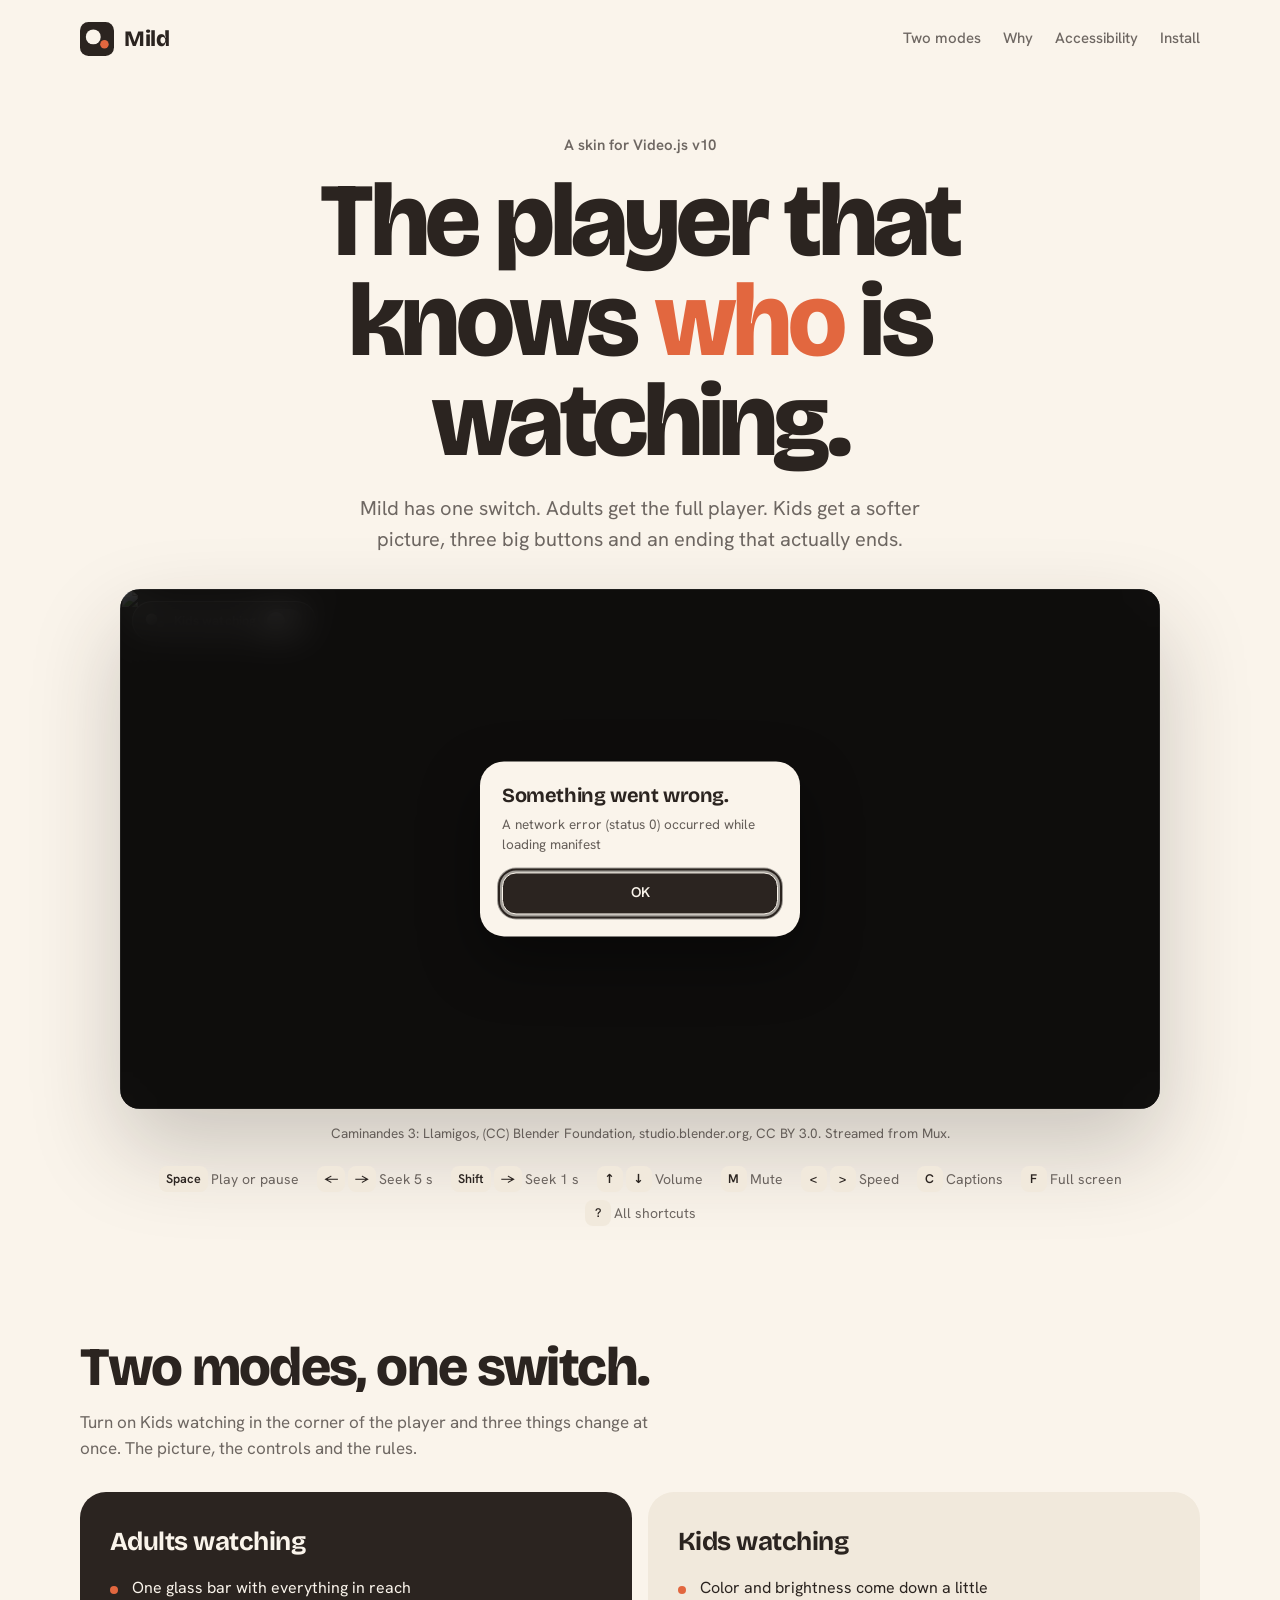
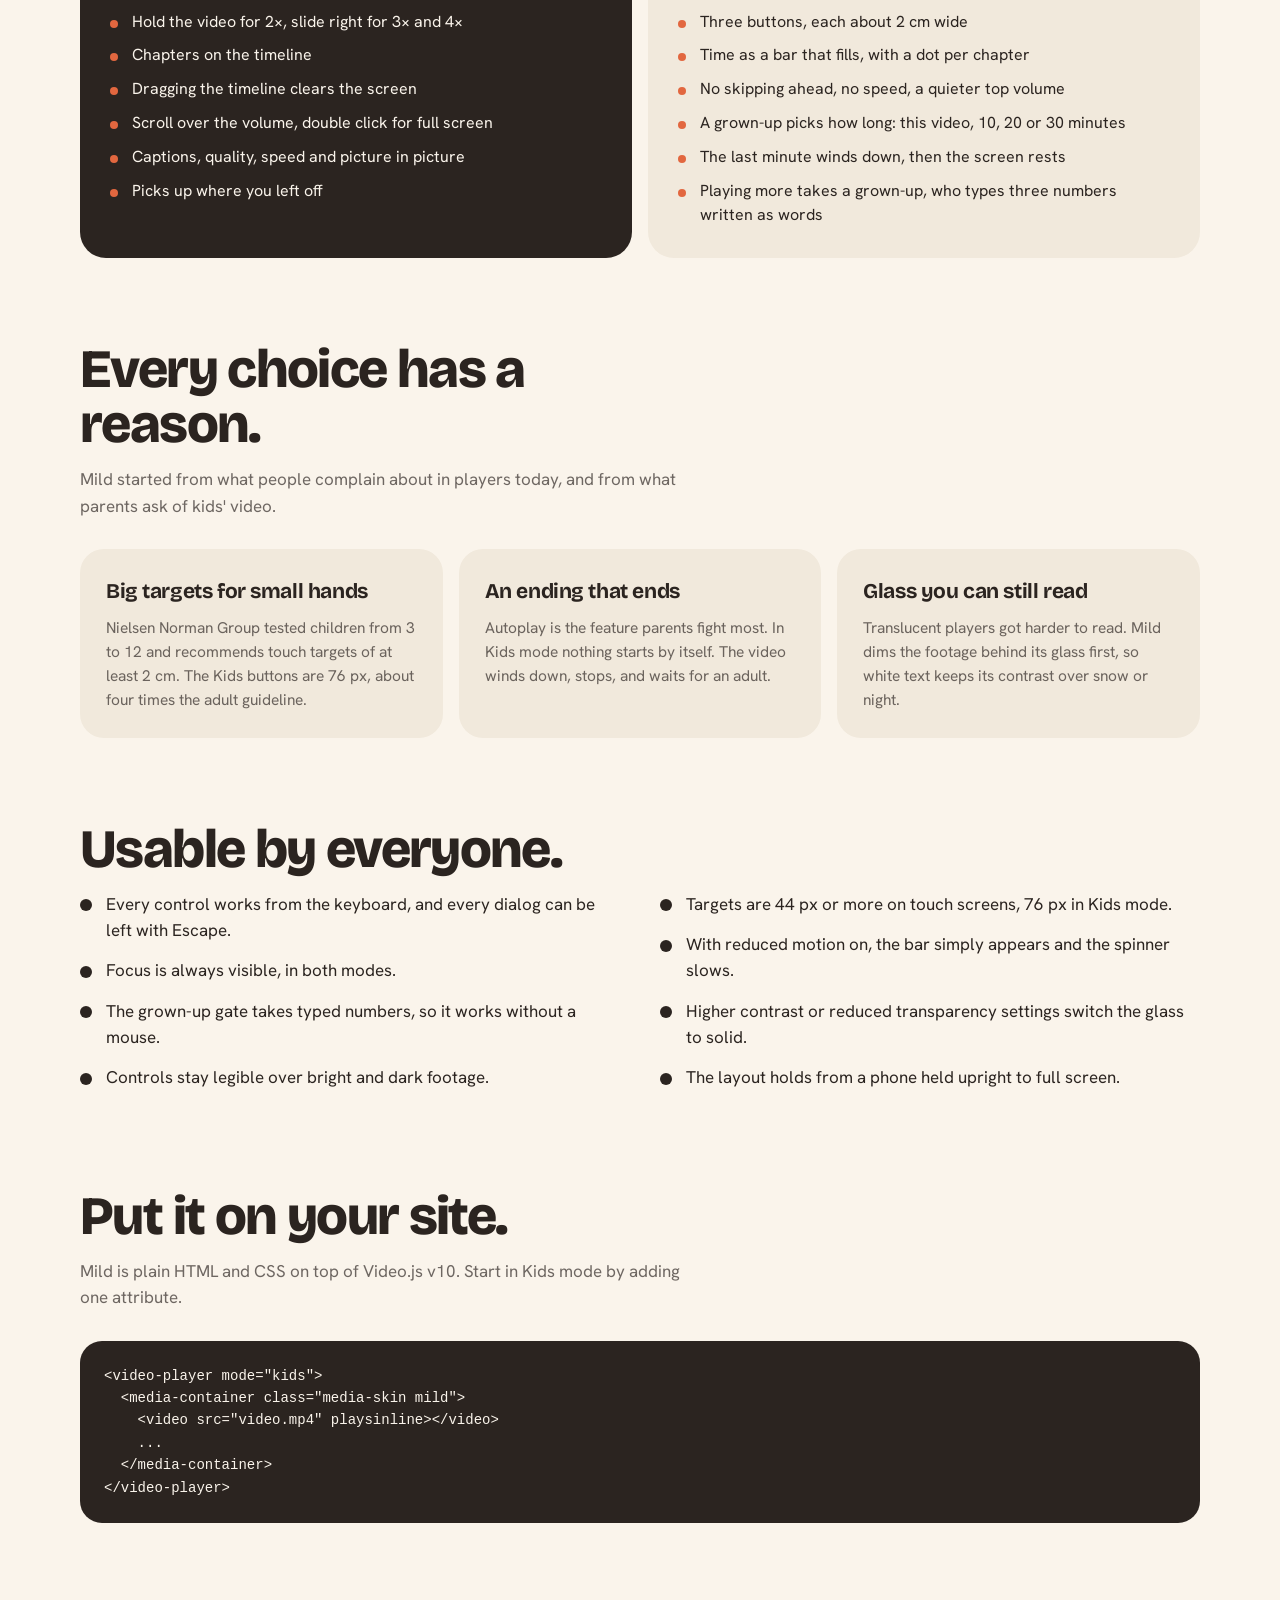
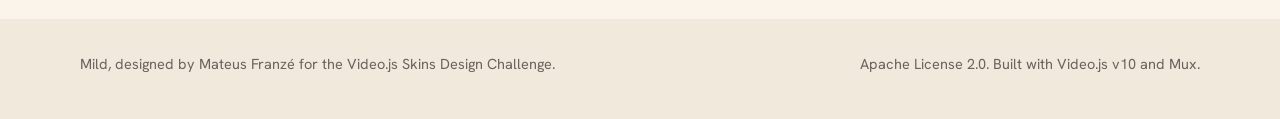
==== index.html @ c50b1c25 "Mild site" ====
<!doctype html>
<html lang="en">
  <head>
    <meta charset="UTF-8" />
    <meta name="viewport" content="width=device-width, initial-scale=1" />
    <title>Mild, a Video.js v10 skin that knows who is watching</title>
    <meta name="description" content="Mild is a Video.js v10 skin with one switch. Adults get the full player. Kids get a softer picture, three big buttons and an ending that actually ends." />
    <link rel="icon" href="./mild-logo.svg" />
    <link rel="preconnect" href="https://fonts.googleapis.com" />
    <link rel="preconnect" href="https://fonts.gstatic.com" crossorigin />
    <link href="https://fonts.googleapis.com/css2?family=Bricolage+Grotesque:opsz,wght@12..96,500..800&family=Hanken+Grotesk:wght@400..700&display=swap" rel="stylesheet" />
    <style>:root{--paper:#faf4eb;--paper-2:#f1e9dc;--ink:#2b2420;--soft:#2b2420ad;--coral:#e2673f;--display:"Bricolage Grotesque", system-ui, sans-serif;--text:"Hanken Grotesk", system-ui, sans-serif}*{box-sizing:border-box}html{scroll-behavior:smooth}body{background:var(--paper);color:var(--ink);font-family:var(--text);-webkit-font-smoothing:antialiased;margin:0;font-size:17px;line-height:1.55}a{color:inherit}a:focus-visible,button:focus-visible{outline:2.5px solid var(--ink);outline-offset:3px;border-radius:8px}.skip{position:absolute;left:-999px}.skip:focus{background:var(--ink);color:var(--paper);z-index:10;border-radius:10px;padding:10px 14px;top:16px;left:16px}.wrap{width:min(1120px,100% - 40px);margin-inline:auto}header{justify-content:space-between;align-items:center;padding:22px 0;display:flex}.brand{font-family:var(--display);letter-spacing:-.02em;align-items:center;gap:10px;font-size:22px;font-weight:800;text-decoration:none;display:flex}.brand img{width:34px;height:34px}nav{gap:22px;font-size:15px;font-weight:500;display:flex}nav a{color:var(--soft);text-decoration:none}nav a:hover{color:var(--ink)}.hero{text-align:center;padding:56px 0 30px}.kicker{color:var(--soft);margin:0 0 14px;font-size:15px;font-weight:600}h1{font-family:var(--display);letter-spacing:-.035em;max-width:13ch;margin:0 auto;font-size:clamp(42px,8.2vw,104px);font-weight:800;line-height:.96}h1 em{color:var(--coral);font-style:normal}.lede{max-width:56ch;color:var(--soft);margin:22px auto 0;font-size:clamp(17px,2vw,20px)}.stage{max-width:1040px;margin:34px auto 0}#player{border-radius:24px;box-shadow:0 40px 90px #2b242038}.credit{color:var(--soft);text-align:center;margin:14px 0 0;font-size:13.5px}.keys{color:var(--soft);flex-wrap:wrap;justify-content:center;gap:8px 18px;margin:22px auto 0;padding:0;font-size:14px;list-style:none;display:flex}kbd{background:var(--paper-2);min-width:26px;height:26px;color:var(--ink);font:600 12.5px var(--text);border-radius:8px;place-items:center;margin-right:3px;padding:0 7px;display:inline-grid}section{padding:84px 0 0}h2{font-family:var(--display);letter-spacing:-.03em;max-width:18ch;margin:0 0 14px;font-size:clamp(30px,4.6vw,54px);font-weight:800;line-height:1.02}.sub{max-width:60ch;color:var(--soft);margin:0 0 30px}.modes{grid-template-columns:1fr 1fr;gap:16px;display:grid}.mode{background:var(--paper-2);border-radius:26px;padding:30px}.mode.adults{color:var(--paper);background:#2b2420}.mode h3{font-family:var(--display);letter-spacing:-.02em;margin:0 0 14px;font-size:26px}.mode ul{gap:9px;margin:0;padding:0;font-size:16px;list-style:none;display:grid}.mode li{padding-left:22px;position:relative}.mode li:before{content:"";background:var(--coral);border-radius:50%;width:8px;height:8px;position:absolute;top:.62em;left:0}.cards{grid-template-columns:repeat(3,1fr);gap:16px;display:grid}.card{background:var(--paper-2);border-radius:24px;padding:26px}.card h3{font-family:var(--display);letter-spacing:-.02em;margin:0 0 8px;font-size:21px}.card p{color:var(--soft);margin:0;font-size:15.5px}.card a{color:var(--ink);font-weight:600}.checks{columns:2;column-gap:40px;margin:0;padding:0;list-style:none}.checks li{break-inside:avoid;padding:0 0 14px 26px;position:relative}.checks li:before{content:"";background:var(--ink);border-radius:50%;width:12px;height:12px;position:absolute;top:.5em;left:0}pre{color:var(--paper);background:#2b2420;border-radius:22px;margin:0;padding:24px;font:14px/1.6 ui-monospace,SFMono-Regular,Menlo,Consolas,monospace;overflow:auto}footer{background:var(--paper-2);color:var(--soft);margin-top:96px;padding:34px 0 44px;font-size:14.5px}footer .wrap{flex-wrap:wrap;justify-content:space-between;gap:12px;display:flex}@media (width<=760px){nav{display:none}.hero{padding-top:28px}.modes,.cards{grid-template-columns:1fr}.checks{columns:1}section{padding-top:60px}#player{border-radius:18px}}</style>
    <script type="module" crossorigin src="./assets/workbench-C_Jz6x6S.js"></script>
    <link rel="modulepreload" crossorigin href="./assets/player-BSUTrR5_.js">
    <link rel="stylesheet" crossorigin href="./assets/player-Clha9uZ0.css">
  </head>
  <body>
    <a class="skip" href="#player">Skip to the player</a>
    <div class="wrap">
      <header>
        <a class="brand" href="./"><img src="./mild-logo.svg" alt="" />Mild</a>
        <nav aria-label="Sections">
          <a href="#modes">Two modes</a>
          <a href="#why">Why</a>
          <a href="#access">Accessibility</a>
          <a href="#install">Install</a>
        </nav>
      </header>

      <main>
        <div class="hero">
          <p class="kicker">A skin for Video.js v10</p>
          <h1>The player that knows <em>who</em> is watching.</h1>
          <p class="lede">Mild has one switch. Adults get the full player. Kids get a softer picture, three big buttons and an ending that actually ends.</p>
          <div class="stage">
            <div id="player"></div>
            <p class="credit">Caminandes 3: Llamigos, (CC) Blender Foundation, studio.blender.org, CC BY 3.0. Streamed from Mux.</p>
            <ul class="keys" aria-label="Keyboard shortcuts">
              <li><kbd>Space</kbd>Play or pause</li>
              <li><kbd>←</kbd><kbd>→</kbd>Seek 5 s</li>
              <li><kbd>Shift</kbd><kbd>→</kbd>Seek 1 s</li>
              <li><kbd>↑</kbd><kbd>↓</kbd>Volume</li>
              <li><kbd>M</kbd>Mute</li>
              <li><kbd>&lt;</kbd><kbd>&gt;</kbd>Speed</li>
              <li><kbd>C</kbd>Captions</li>
              <li><kbd>F</kbd>Full screen</li>
              <li><kbd>?</kbd>All shortcuts</li>
            </ul>
          </div>
        </div>

        <section id="modes">
          <h2>Two modes, one switch.</h2>
          <p class="sub">Turn on Kids watching in the corner of the player and three things change at once. The picture, the controls and the rules.</p>
          <div class="modes">
            <div class="mode adults">
              <h3>Adults watching</h3>
              <ul>
                <li>One glass bar with everything in reach</li>
                <li>Hold the video for 2×, slide right for 3× and 4×</li>
                <li>Chapters on the timeline</li>
                <li>Dragging the timeline clears the screen</li>
                <li>Scroll over the volume, double click for full screen</li>
                <li>Captions, quality, speed and picture in picture</li>
                <li>Picks up where you left off</li>
              </ul>
            </div>
            <div class="mode">
              <h3>Kids watching</h3>
              <ul>
                <li>Color and brightness come down a little</li>
                <li>Three buttons, each about 2 cm wide</li>
                <li>Time as a bar that fills, with a dot per chapter</li>
                <li>No skipping ahead, no speed, a quieter top volume</li>
                <li>A grown-up picks how long: this video, 10, 20 or 30 minutes</li>
                <li>The last minute winds down, then the screen rests</li>
                <li>Playing more takes a grown-up, who types three numbers written as words</li>
              </ul>
            </div>
          </div>
        </section>

        <section id="why">
          <h2>Every choice has a reason.</h2>
          <p class="sub">Mild started from what people complain about in players today, and from what parents ask of kids' video.</p>
          <div class="cards">
            <div class="card">
              <h3>Big targets for small hands</h3>
              <p>Nielsen Norman Group tested children from 3 to 12 and recommends touch targets of at least 2 cm. The Kids buttons are 76 px, about four times the adult guideline.</p>
            </div>
            <div class="card">
              <h3>An ending that ends</h3>
              <p>Autoplay is the feature parents fight most. In Kids mode nothing starts by itself. The video winds down, stops, and waits for an adult.</p>
            </div>
            <div class="card">
              <h3>Glass you can still read</h3>
              <p>Translucent players got harder to read. Mild dims the footage behind its glass first, so white text keeps its contrast over snow or night.</p>
            </div>
          </div>
        </section>

        <section id="access">
          <h2>Usable by everyone.</h2>
          <ul class="checks">
            <li>Every control works from the keyboard, and every dialog can be left with Escape.</li>
            <li>Focus is always visible, in both modes.</li>
            <li>The grown-up gate takes typed numbers, so it works without a mouse.</li>
            <li>Controls stay legible over bright and dark footage.</li>
            <li>Targets are 44 px or more on touch screens, 76 px in Kids mode.</li>
            <li>With reduced motion on, the bar simply appears and the spinner slows.</li>
            <li>Higher contrast or reduced transparency settings switch the glass to solid.</li>
            <li>The layout holds from a phone held upright to full screen.</li>
          </ul>
        </section>

        <section id="install">
          <h2>Put it on your site.</h2>
          <p class="sub">Mild is plain HTML and CSS on top of Video.js v10. Start in Kids mode by adding one attribute.</p>
          <pre><code>&lt;video-player mode="kids"&gt;
  &lt;media-container class="media-skin mild"&gt;
    &lt;video src="video.mp4" playsinline&gt;&lt;/video&gt;
    ...
  &lt;/media-container&gt;
&lt;/video-player&gt;</code></pre>
        </section>
      </main>
    </div>

    <footer>
      <div class="wrap">
        <span>Mild, designed by Mateus Franzé for the Video.js Skins Design Challenge.</span>
        <span>Apache License 2.0. Built with Video.js v10 and Mux.</span>
      </div>
    </footer>
  </body>
</html>
---- assets/player-Clha9uZ0.css ----
@import "https://fonts.googleapis.com/css2?family=Bricolage+Grotesque:opsz,wght@12..96,600..800&family=Hanken+Grotesk:wght@400..700&display=swap";@layer base{@scope(.media-skin){:scope{text-align:start;text-transform:none;letter-spacing:normal;font-style:normal;font-weight:400}:scope,*,:before,:after{box-sizing:border-box;border:0 solid;margin:0;padding:0}button{font:inherit;color:inherit;text-transform:none;letter-spacing:inherit;appearance:none;background:0 0}img,svg,media-icon{max-width:100%;display:block}svg[fill=currentColor]{fill:currentColor}svg[fill=none]{fill:none}svg[stroke=currentColor]{stroke:currentColor}video{border-radius:inherit;object-fit:var(--media-object-fit,contain);object-position:var(--media-object-position,center);width:100%;max-width:100%;height:100%;display:block}media-icon>svg{width:100%;height:100%}media-tooltip-group,media-dialog,media-alert-dialog,media-error-dialog,media-controls{display:contents}[hidden][hidden]{display:none!important}}@media (prefers-reduced-motion:no-preference){.media-skin{interpolate-size:allow-keywords}}@supports not selector(:popover-open){:where(.media-skin) [popover]:not([data-open],[data-ending-style]){display:none!important}.media-skin:is([data-preset=audio],[data-preset=live-audio]){overflow:visible!important}}}@layer components{@scope(.media-skin){:scope{--media-caption-track-duration:var(--media-duration-controls);--media-caption-track-delay:25ms;--media-caption-track-y:calc(var(--media-spacing) * -3)}video::-webkit-media-text-track-container{z-index:20;scale:.98;translate:0 var(--media-caption-track-y);transition:translate var(--media-caption-track-duration) ease-out;transition-delay:var(--media-caption-track-delay);font-family:inherit}:scope[data-controls-visible]{--media-caption-track-y:var(--media-caption-controls-y)}:scope[data-theme=compat] video::-webkit-media-text-track-container{translate:none;scale:none;transform:translateY(var(--media-caption-track-y,0px)) scale(.98);transition-property:transform}@container media-root (width<42rem){:scope[data-theme=default][data-controls-visible] video{--media-caption-track-y:calc(var(--media-spacing) * -14)}:scope[data-theme=neutral][data-controls-visible] video{--media-caption-track-y:calc(var(--media-spacing) * -17)}}}@scope(.media-skin[data-theme=scaffold][data-preset=video]){.media-button{width:calc(var(--media-spacing) * 8);height:calc(var(--media-spacing) * 8);cursor:pointer;background-color:var(--media-background);color:inherit;border-radius:0;outline-style:none;flex-shrink:0;place-items:center;padding:0;display:grid;position:relative}@media (hover:hover){.media-button:hover{background-color:var(--media-button-highlight)}}.media-button:focus-visible{background-color:var(--media-button-highlight);outline-offset:2px;outline-width:2px;outline-style:solid;outline-color:var(--media-ring)}.media-button:disabled,.media-button[aria-disabled=true]{cursor:not-allowed;opacity:.4}.media-button[aria-expanded=true]{background-color:var(--media-button-highlight)}.media-button[data-hidden]{display:none}@media (forced-colors:active){.media-button{color:buttontext;forced-color-adjust:none;background-color:buttonface;border:1px solid buttontext}@media (hover:hover){.media-button:hover{color:highlighttext;background-color:highlight}}.media-button:focus-visible{color:highlighttext;background-color:highlight}.media-button[aria-disabled=true]{color:graytext;opacity:1}.media-button[aria-expanded=true]{color:highlighttext;background-color:highlight}}@media (pointer:coarse){.media-button:before{content:"";position:absolute;inset:-3px}}@media (prefers-reduced-transparency:reduce),(prefers-contrast:more){@media (hover:hover){.media-button:hover{background-color:var(--media-foreground);color:var(--media-background)}}.media-button:focus-visible,.media-button[aria-expanded=true]{background-color:var(--media-foreground);color:var(--media-background)}}}@scope(.media-skin[data-theme=scaffold][data-preset=video]){.media-dialog-backdrop{z-index:40;background-color:#000;position:absolute;inset:0}.media-dialog-backdrop:not([data-open]){display:none}.media-dialog-backdrop[data-scope=document]{position:fixed}.media-dialog-close{height:calc(var(--media-spacing) * 8);width:auto;padding-inline:calc(var(--media-spacing) * 3);border-style:solid;border-color:currentColor;justify-self:flex-end;border-style:solid!important;border-width:1px!important}.media-dialog-description{font-size:calc(var(--media-spacing) * 3.5)}.media-dialog-popup{z-index:50;max-height:calc(100% - var(--media-spacing) * 8);width:calc(100% - var(--media-spacing) * 8);max-width:calc(var(--media-spacing) * 80);gap:calc(var(--media-spacing) * 3);background-color:var(--media-popover);padding:calc(var(--media-spacing) * 5);color:var(--media-popover-foreground);border-radius:0;outline-style:none;display:grid;position:absolute;top:50%;left:50%;overflow:auto;transform:translate(-50%,-50%)}.media-dialog-popup:not([data-open]){display:none}.media-dialog-popup:focus-visible{outline-offset:-2px;outline-width:2px;outline-style:solid;outline-color:var(--media-ring)}.media-dialog-popup[data-scope=document]{max-height:calc(100dvh - var(--media-spacing) * 8);position:fixed}@media (forced-colors:active){.media-dialog-popup{border:1px solid canvastext}}@media (prefers-reduced-transparency:reduce),(prefers-contrast:more){.media-dialog-popup{border:1px solid}}.media-dialog-title{font-size:calc(var(--media-spacing) * 4.5);line-height:calc(var(--media-spacing) * 7)}}@scope(.media-skin[data-theme=scaffold][data-preset=video]){.media-indicator{pointer-events:none;align-items:center;gap:calc(var(--media-spacing) * 2);background-color:var(--media-background);padding-inline:calc(var(--media-spacing) * 2.5);padding-block:var(--media-spacing);border-radius:0;display:flex}@media (forced-colors:active){.media-indicator{color:canvastext;background-color:canvas;outline:1px solid canvastext}}@media (prefers-reduced-transparency:reduce),(prefers-contrast:more){.media-indicator{background-color:var(--media-background);outline:1px solid}}.media-indicator-group{pointer-events:none;z-index:20;grid-template-columns:repeat(3,minmax(0,1fr));place-items:center;display:grid;position:absolute;inset:0}@media (forced-colors:active){.media-indicator-group{z-index:40}}.media-status-indicator{margin-top:calc(var(--media-spacing) * 3);grid-row-start:1;grid-column-start:2;align-self:flex-start}@scope(.media-status-indicator){:scope[data-status=captions-off] .media-status-indicator-captions-off-icon,:scope[data-status=captions-on] .media-status-indicator-captions-on-icon,:scope[data-status=fullscreen] .media-status-indicator-fullscreen-enter-icon,:scope[data-status=exit-fullscreen] .media-status-indicator-fullscreen-exit-icon{display:block}}.media-status-indicator-icon{width:calc(var(--media-spacing) * 4.5);height:calc(var(--media-spacing) * 4.5);flex-shrink:0;display:none}@scope(.media-status-indicator){:scope[data-status=pip] .media-status-indicator-pip-enter-icon,:scope[data-status=exit-pip] .media-status-indicator-pip-exit-icon{display:block}}.media-volume-indicator{margin-top:calc(var(--media-spacing) * 3.5);grid-row-start:1;grid-column-start:2;align-self:flex-start}.media-volume-indicator-fill{align-items:center;gap:calc(var(--media-spacing) * 2);display:flex}.media-volume-indicator-fill:where(:is(:lang(ae),:lang(ar),:lang(arc),:lang(bcc),:lang(bqi),:lang(ckb),:lang(dv),:lang(fa),:lang(glk),:lang(he),:lang(ku),:lang(mzn),:lang(nqo),:lang(pnb),:lang(ps),:lang(sd),:lang(ug),:lang(ur),:lang(yi)),[dir=rtl],[dir=rtl] *){flex-direction:row-reverse}@scope(.media-volume-indicator){:scope[data-level=high] .media-volume-indicator-high-icon{display:block}}.media-volume-indicator-icon{width:calc(var(--media-spacing) * 4.5);height:calc(var(--media-spacing) * 4.5);flex-shrink:0;display:none}@scope(.media-volume-indicator){:scope[data-level=low] .media-volume-indicator-low-icon,:scope[data-level=off] .media-volume-indicator-off-icon{display:block}}.media-volume-indicator-value{font-variant-numeric:tabular-nums}}@scope(.media-skin[data-theme=scaffold][data-preset=video]){.media-seek-indicator{margin-inline:calc(var(--media-spacing) * 3);flex-direction:column;grid-row-start:1;grid-column-start:2;justify-content:center;gap:var(--media-spacing)!important}.media-seek-indicator[data-direction=backward]{grid-column-start:1;justify-self:flex-start}.media-seek-indicator[data-direction=forward],.media-seek-indicator:where(:is(:lang(ae),:lang(ar),:lang(arc),:lang(bcc),:lang(bqi),:lang(ckb),:lang(dv),:lang(fa),:lang(glk),:lang(he),:lang(ku),:lang(mzn),:lang(nqo),:lang(pnb),:lang(ps),:lang(sd),:lang(ug),:lang(ur),:lang(yi)),[dir=rtl],[dir=rtl] *)[data-direction=backward]{grid-column-start:3;justify-self:flex-end}.media-seek-indicator:where(:is(:lang(ae),:lang(ar),:lang(arc),:lang(bcc),:lang(bqi),:lang(ckb),:lang(dv),:lang(fa),:lang(glk),:lang(he),:lang(ku),:lang(mzn),:lang(nqo),:lang(pnb),:lang(ps),:lang(sd),:lang(ug),:lang(ur),:lang(yi)),[dir=rtl],[dir=rtl] *)[data-direction=forward]{grid-column-start:1;justify-self:flex-start}.media-seek-indicator-icon{width:calc(var(--media-spacing) * 4.5);height:calc(var(--media-spacing) * 4.5)}@scope(.media-seek-indicator){:scope[data-direction=backward] .media-seek-indicator-icon{transform:scaleX(-1)}}.media-seek-indicator-value{font-variant-numeric:tabular-nums}}@scope(.media-skin[data-theme=scaffold][data-preset=video]){.media-status-announcer{white-space:nowrap;clip:rect(0, 0, 0, 0);width:1px;height:1px;position:absolute;overflow:hidden}}@scope(.media-skin[data-theme=scaffold][data-preset=video]){.media-poster{width:100%;height:100%;position:absolute;inset:0}.media-poster:not([data-visible]){display:none}.media-poster-image{object-fit:var(--media-object-fit,contain);object-position:var(--media-object-position,center);width:100%;height:100%}}.media-poster>slot::slotted(img){object-fit:var(--media-object-fit,contain);object-position:var(--media-object-position,center);width:100%;display:block;height:100%!important}.media-poster>slot::slotted(img:not([src]):not([srcset])){visibility:hidden}:where(.media-skin[data-theme=scaffold][data-preset=video]) .media-poster{width:100%;height:100%;position:absolute;inset:0}:where(.media-skin[data-theme=scaffold][data-preset=video]) .media-poster:not([data-visible]){display:none}:where(.media-skin[data-theme=scaffold][data-preset=video]) .media-poster-image{object-fit:var(--media-object-fit,contain);object-position:var(--media-object-position,center);width:100%;height:100%}@scope(.media-skin[data-theme=scaffold][data-preset=video]){.media-buffering-indicator{pointer-events:none;place-items:center;display:grid;position:absolute;inset:0}.media-buffering-indicator:not([data-visible]){--media-spinner-animation:none;display:none}@media (prefers-reduced-motion:reduce){.media-buffering-indicator{--media-spinner-animation:none}}.media-buffering-indicator-backdrop{z-index:40}@scope(.media-buffering-indicator-controls){:scope:not([data-visible]) .media-buffering-indicator-backdrop{background-color:#0006}}@media (forced-colors:active){.media-buffering-indicator-backdrop{background-color:#0000!important}}.media-buffering-indicator-controls{display:contents}.media-buffering-indicator-spinner-icon{width:calc(var(--media-spacing) * 7);height:calc(var(--media-spacing) * 7)}}@scope(.media-skin[data-theme=scaffold][data-preset=video]){.media-popup{color:inherit;border-style:solid;border-width:0;margin:0;overflow:visible}.media-popup[data-ending-style]{transform:none}.media-popup[data-starting-style]{transform:translate(var(--media-popup-translate-x-distance,0), var(--media-popup-translate-y-distance,0))}.media-popup[data-side=bottom]{transform-origin:top;--media-popup-translate-y-distance:calc(var(--media-popup-translate-distance) * -1)}.media-popup[data-side=left]{transform-origin:100%;--media-popup-translate-x-distance:var(--media-popup-translate-distance)}.media-popup[data-side=right]{transform-origin:0;--media-popup-translate-x-distance:calc(var(--media-popup-translate-distance) * -1)}.media-popup[data-side=top]{transform-origin:bottom;--media-popup-translate-y-distance:var(--media-popup-translate-distance)}.media-popup:is([data-starting-style],[data-ending-style]){scale:var(--media-hidden-popup-scale) var(--media-hidden-popup-scale);opacity:0;filter:blur(var(--media-hidden-popup-blur))}.media-popup-safe-area:before{pointer-events:auto;content:"";position:absolute}.media-popup-safe-area[data-side=bottom]:before{content:"";height:var(--media-popup-side-offset);inset-inline:0;bottom:100%}.media-popup-safe-area[data-side=left]:before{content:"";width:var(--media-popup-side-offset);inset-block:0;left:100%}.media-popup-safe-area[data-side=right]:before{content:"";width:var(--media-popup-side-offset);inset-block:0;right:100%}.media-popup-safe-area[data-side=top]:before{content:"";height:var(--media-popup-side-offset);inset-inline:0;top:100%}.media-tooltip-popup{pointer-events:none;z-index:20;background-color:var(--media-popover);padding-inline:calc(var(--media-spacing) * 1.5);padding-block:calc(var(--media-spacing) * .5);white-space:nowrap;color:var(--media-popover-foreground);--media-popup-side-offset:var(--media-tooltip-side-offset);--media-tooltip-side-offset:calc(var(--media-spacing) * 9);border-radius:0;box-shadow:0 0 #0000,0 0 #0000,0 0 #0000,0 0 #0000,0 0 #0000}.media-tooltip-popup[data-open]{align-items:center;gap:var(--media-spacing);display:flex}@media (forced-colors:active){.media-tooltip-popup{outline-width:1px;outline-style:solid}}@media (prefers-reduced-transparency:reduce),(prefers-contrast:more){.media-tooltip-popup{outline-width:1px;outline-style:solid}}.media-tooltip-shortcut{text-align:center;min-width:1.5em;font-family:inherit;font-size:calc(var(--media-spacing) * 2.75);background-color:oklab(100% 0 5.96046e-8/.1);padding:.1em;line-height:1.25}}@scope(.media-skin[data-theme=scaffold][data-preset=video]){.media-button-icon{width:calc(var(--media-spacing) * 4.5);height:calc(var(--media-spacing) * 4.5);grid-row-start:1;grid-column-start:1}.media-seek-button-backward-icon{transform:scaleX(-1)}.media-seek-button-backward-label{left:-1px}.media-seek-button-content{display:grid;position:relative}.media-seek-button-forward-label{right:-1px}.media-seek-button-label{bottom:calc(var(--media-spacing) * -.75);font-size:calc(var(--media-spacing) * 2.25);font-variant-numeric:tabular-nums;position:absolute}}@scope(.media-skin[data-theme=scaffold][data-preset=video]){.media-menu-indicator{opacity:0;flex-shrink:0;margin-inline-start:auto;margin-inline-end:calc(var(--media-spacing) * -1)}@scope(.media-menu-radio-item){:scope[aria-checked=true] .media-menu-indicator{opacity:1}}.media-menu-radio-icon{width:calc(var(--media-spacing) * 4.5);height:calc(var(--media-spacing) * 4.5);opacity:.7;flex-shrink:0}.media-menu-radio-item{min-height:calc(var(--media-spacing) * 8);cursor:pointer;justify-content:space-between;align-items:center;gap:calc(var(--media-spacing) * 3);background-color:var(--media-background);width:100%;padding-inline:calc(var(--media-spacing) * 2);background-clip:padding-box;border-radius:0;flex-shrink:0;padding-block:0;display:flex}.media-menu-radio-item:focus-visible{outline-offset:-2px;outline:2px solid}.media-menu-radio-item[data-custom]{font-style:italic}.media-menu-radio-item[data-highlighted]{background-color:var(--media-button-highlight)}@media (forced-colors:active){.media-menu-radio-item[data-highlighted]{background-color:var(--media-accent);color:var(--media-accent-foreground)}}@media (prefers-reduced-transparency:reduce),(prefers-contrast:more){.media-menu-radio-item[data-highlighted]{background-color:var(--media-accent);color:var(--media-accent-foreground)}}}@scope(.media-skin[data-theme=scaffold][data-preset=video]){.media-menu-back-chevron{width:calc(var(--media-spacing) * 4);height:calc(var(--media-spacing) * 4);opacity:.7;flex-shrink:0;transform:rotate(180deg)}.media-menu-back-chevron:where(:is(:lang(ae),:lang(ar),:lang(arc),:lang(bcc),:lang(bqi),:lang(ckb),:lang(dv),:lang(fa),:lang(glk),:lang(he),:lang(ku),:lang(mzn),:lang(nqo),:lang(pnb),:lang(ps),:lang(sd),:lang(ug),:lang(ur),:lang(yi)),[dir=rtl],[dir=rtl] *){transform:none}.media-menu-back-item{min-height:calc(var(--media-spacing) * 8);cursor:pointer;align-items:center;gap:calc(var(--media-spacing) * 1.5);background-color:var(--media-background);width:100%;padding-inline:calc(var(--media-spacing) * 2);text-align:start;white-space:nowrap;background-clip:padding-box;border-radius:0;flex-shrink:0;padding-block:0;display:flex}.media-menu-back-item:focus-visible{outline-offset:-2px;outline:2px solid}.media-menu-back-item[data-highlighted]{background-color:var(--media-button-highlight)}@media (forced-colors:active){.media-menu-back-item[data-highlighted]{background-color:var(--media-accent);color:var(--media-accent-foreground)}}@media (prefers-reduced-transparency:reduce),(prefers-contrast:more){.media-menu-back-item[data-highlighted]{background-color:var(--media-accent);color:var(--media-accent-foreground)}}.media-menu-badge{background-color:var(--media-muted);padding-inline:calc(var(--media-spacing) * 1.5);font-size:calc(var(--media-spacing) * 2.75);border-radius:0}.media-menu-content{overscroll-behavior:none;max-height:100%;padding:calc(var(--media-spacing) * 2);clip-path:inset(0);outline-style:none;flex-direction:column;display:flex;position:absolute;overflow:auto;gap:calc(var(--media-spacing) * 2)!important}@media (forced-colors:active){.media-menu-content{outline-offset:2px;outline:2px solid #0000}}.media-menu-content:not([data-submenu]){inset-inline:0;top:0}.media-menu-content:not([data-submenu])[data-child-open]{clip-path:inset(0 0 0 100%);transform:translate(-100%)}.media-menu-content[data-submenu]{z-index:10;inset-inline:0;top:0}.media-menu-content:not([data-submenu])[data-child-open]:where(:is(:lang(ae),:lang(ar),:lang(arc),:lang(bcc),:lang(bqi),:lang(ckb),:lang(dv),:lang(fa),:lang(glk),:lang(he),:lang(ku),:lang(mzn),:lang(nqo),:lang(pnb),:lang(ps),:lang(sd),:lang(ug),:lang(ur),:lang(yi)),[dir=rtl],[dir=rtl] *){clip-path:inset(0 100% 0 0);transform:translate(100%)}.media-menu-forward-chevron{width:calc(var(--media-spacing) * 4);height:calc(var(--media-spacing) * 4);opacity:.7;flex-shrink:0}.media-menu-forward-chevron:where(:is(:lang(ae),:lang(ar),:lang(arc),:lang(bcc),:lang(bqi),:lang(ckb),:lang(dv),:lang(fa),:lang(glk),:lang(he),:lang(ku),:lang(mzn),:lang(nqo),:lang(pnb),:lang(ps),:lang(sd),:lang(ug),:lang(ur),:lang(yi)),[dir=rtl],[dir=rtl] *){transform:scaleX(-1)}.media-menu-hint{align-items:center;gap:var(--media-spacing);opacity:.7;min-width:0;margin-inline-start:auto;padding-inline-start:calc(var(--media-spacing) * 2);display:inline-flex}.media-menu-hint-label{max-width:calc(var(--media-spacing) * 24);text-overflow:ellipsis;white-space:nowrap;overflow:hidden}.media-menu-item{min-height:calc(var(--media-spacing) * 8);cursor:pointer;align-items:center;gap:calc(var(--media-spacing) * 1.5);background-color:var(--media-background);width:100%;padding-inline:calc(var(--media-spacing) * 2);text-align:start;white-space:nowrap;background-clip:padding-box;border-radius:0;flex-shrink:0;padding-block:0;display:flex}.media-menu-item:focus-visible{outline-offset:-2px;outline:2px solid}.media-menu-item[data-highlighted]{background-color:var(--media-button-highlight)}.media-menu-item[data-availability=unavailable],.media-menu-item[data-availability=unsupported]{display:none}@media (forced-colors:active){.media-menu-item[data-highlighted]{background-color:var(--media-accent);color:var(--media-accent-foreground)}}@media (prefers-reduced-transparency:reduce),(prefers-contrast:more){.media-menu-item[data-highlighted]{background-color:var(--media-accent);color:var(--media-accent-foreground)}}.media-menu-popup{z-index:20;height:var(--media-menu-height);max-height:min(var(--media-menu-available-height,calc(var(--media-spacing) * 56)), calc(var(--media-spacing) * 56));width:var(--media-menu-width);max-width:var(--media-menu-available-width);min-width:calc(var(--media-spacing) * 44);overscroll-behavior:none;background-color:var(--media-popover);color:var(--media-popover-foreground);--media-popover-side-offset:calc(var(--media-spacing) * 9);--media-popup-side-offset:var(--media-popover-side-offset);border-radius:0;margin:0;padding:0;box-shadow:0 0 #0000,0 0 #0000,0 0 #0000,0 0 #0000,0 0 #0000;overflow:hidden!important}@media (forced-colors:active){.media-menu-popup{outline-width:1px;outline-style:solid}}@media (prefers-reduced-transparency:reduce),(prefers-contrast:more){.media-menu-popup{outline-width:1px;outline-style:solid}}.media-menu-radio-group{gap:calc(var(--media-spacing) * 2);flex-direction:column;display:flex}.media-menu-separator{display:none}.media-menu-tier{font-size:calc(var(--media-spacing) * 2.75);opacity:.7;padding-inline-start:calc(var(--media-spacing) * .5);padding-top:1px;line-height:1}.media-menu-trigger-icon{width:calc(var(--media-spacing) * 4.5);height:calc(var(--media-spacing) * 4.5);opacity:.7;flex-shrink:0}}@scope(.media-skin[data-theme=scaffold][data-preset=video]){@container media-root (width<15rem){.media-settings-button{display:none}}.media-settings-button-label{clip-path:inset(50%);white-space:nowrap;border-width:0;width:1px;height:1px;margin:-1px;padding:0;position:absolute;overflow:hidden}}@scope(.media-skin[data-theme=scaffold][data-preset=video]){}@scope(.media-skin[data-theme=scaffold][data-preset=video]){.video-controls-slider-row{width:100%}}@scope(.media-skin[data-theme=scaffold][data-preset=video]){.media-slider-thumbnail{max-width:calc(var(--media-spacing) * 39);background-color:var(--media-background);border-radius:0;display:block;overflow:hidden}.media-slider-thumbnail-image{display:block}.media-time-slider{height:calc(var(--media-spacing) * 4);min-width:calc(var(--media-spacing) * 12);cursor:pointer;flex:1;align-items:center;display:flex;position:relative}.media-time-slider[data-disabled]{cursor:not-allowed;opacity:.4}@media (forced-colors:active){.media-time-slider[data-disabled]{color:graytext;opacity:1}}.media-time-slider-audio-buffer{background-color:#b3b3b3!important}.media-time-slider-audio-preview-meta{padding-block:calc(var(--media-spacing) * .5);color:var(--media-foreground);border-radius:0;width:auto!important;padding-inline:calc(var(--media-spacing) * 1.5)!important}@media (forced-colors:active){.media-time-slider-audio-preview-meta{outline-width:1px;outline-style:solid}}@media (prefers-reduced-transparency:reduce),(prefers-contrast:more){.media-time-slider-audio-preview-meta{outline-width:1px;outline-style:solid}}.media-time-slider-audio-track:before{content:"";background-color:var(--media-muted)!important}@media (forced-colors:active){.media-time-slider-audio-track:before{content:"";background-color:canvas!important}}.media-time-slider-buffer{inset-block:0;left:calc(var(--media-slider-chapter-start,0%) + var(--media-spacing) * var(--media-chapter-inset-start,0));right:max(calc(100% - var(--media-slider-buffer,0%)), calc(100% - var(--media-slider-chapter-end,100%) + var(--media-spacing) * var(--media-chapter-inset-end,0)));clip-path:inset(-1px 0);background-color:oklab(100% 0 5.96046e-8/.1);border-radius:0;position:absolute}@media (forced-colors:active){.media-time-slider-buffer{forced-color-adjust:none;background-image:repeating-linear-gradient(135deg,canvastext 0 1px,canvas 1px 3px);opacity:1!important}}.media-time-slider-chapter{--media-chapter-inset-end:.5;--media-chapter-inset-start:.5;clip-path:inset(0 calc(100% - var(--media-slider-chapter-end)) 0 var(--media-slider-chapter-start));align-items:center;display:flex;position:absolute;inset:0}.media-time-slider-chapter:first-of-type{--media-chapter-inset-start:0}.media-time-slider-chapter:last-of-type{--media-chapter-inset-end:0}.media-time-slider-chapter-title{text-overflow:ellipsis;white-space:nowrap;opacity:.7;min-width:0;overflow:hidden}.media-time-slider-chapter-title:empty{display:none}.media-time-slider-chapters{align-items:center;width:100%;height:100%;display:flex;position:relative}.media-time-slider-fill{inset-block:0;left:calc(var(--media-slider-chapter-start,0%) + var(--media-spacing) * var(--media-chapter-inset-start,0));right:max(calc(100% - var(--media-slider-fill,0%)), calc(100% - var(--media-slider-chapter-end,100%) + var(--media-spacing) * var(--media-chapter-inset-end,0)));clip-path:inset(-1px 0);background-color:var(--media-accent);border-radius:0;position:absolute}@scope(.media-time-slider){:scope[data-dragging] .media-time-slider-fill{left:calc(var(--media-slider-chapter-start,0%) + var(--media-spacing) * var(--media-chapter-inset-start,0));right:max(calc(100% - var(--media-slider-pointer,0%)), calc(100% - var(--media-slider-chapter-end,100%) + var(--media-spacing) * var(--media-chapter-inset-end,0)));clip-path:inset(-1px 0)}}@media (forced-colors:active){.media-time-slider-fill{forced-color-adjust:none;background-color:canvas;background-image:linear-gradient(highlight,highlight)}}.media-time-slider-preview{pointer-events:none;bottom:calc(100% + var(--media-spacing) * 3);max-width:calc(var(--media-spacing) * 39);transform-origin:bottom;justify-items:center;gap:var(--media-spacing);opacity:0;display:grid}@scope(.media-time-slider){:scope[data-disabled] .media-time-slider-preview{display:none}}@scope(.media-time-slider){:scope[data-dragging] .media-time-slider-preview,:scope[data-pointing] .media-time-slider-preview{opacity:1}}.media-time-slider-preview-label{align-items:center;gap:calc(var(--media-spacing) * 2);min-width:0;max-width:100%;display:flex}.media-time-slider-preview-meta{width:100%;min-width:0;padding-inline:calc(var(--media-spacing) * 2);padding-block:var(--media-spacing);justify-content:center;display:flex}.media-time-slider-thumb{left:var(--media-slider-fill,0%);width:calc(var(--media-spacing) * 3);height:calc(var(--media-spacing) * 3);border-style:solid;border-width:1px;border-color:var(--media-foreground);background-color:var(--media-foreground);border-radius:0;outline-style:none;position:absolute;transform:translate(-50%)}@scope(.media-time-slider){:scope[data-dragging] .media-time-slider-thumb{left:var(--media-slider-pointer)}}.media-time-slider-thumb:focus-visible{outline-offset:2px;outline:2px solid}@media (forced-colors:active){.media-time-slider-thumb{forced-color-adjust:none;background-color:highlight;border:1px solid canvastext}}.media-time-slider-track{isolation:isolate;height:calc(var(--media-spacing) * 1.5);border-radius:0;position:absolute;inset-inline:0}.media-time-slider-track:before{inset-block:0;left:calc(var(--media-slider-chapter-start) + var(--media-spacing) * var(--media-chapter-inset-start));right:calc(100% - var(--media-slider-chapter-end) + var(--media-spacing) * var(--media-chapter-inset-end));clip-path:inset(-1px);content:"";background-color:oklab(100% 0 5.96046e-8/.1);border-radius:0;position:absolute}@media (forced-colors:active){.media-time-slider-track{height:calc(var(--media-spacing) * 1.5)}.media-time-slider-track:before{content:"";forced-color-adjust:none;background-color:canvas;border:1px solid canvastext;opacity:1!important}}.media-time-slider-value{font-variant-numeric:tabular-nums;flex-shrink:0}}:where(.media-skin[data-theme=scaffold][data-preset=video]) .media-slider-thumbnail{max-width:calc(var(--media-spacing) * 39);background-color:var(--media-background);border-radius:0;display:block;overflow:hidden}:where(.media-skin[data-theme=scaffold][data-preset=video]) .media-slider-thumbnail-image{display:block}@scope(.media-skin[data-theme=scaffold][data-preset=video]){@container media-root (width<15rem){.media-captions-button{display:none}}:where(.media-captions-button)[data-active] .media-captions-button-off-icon,.media-captions-button-on-icon{display:none}@scope(.media-captions-button){:scope[data-active] .media-captions-button-on-icon{display:block}}}@scope(.media-skin[data-theme=scaffold][data-preset=video]){.media-live-button{align-items:center;gap:calc(var(--media-spacing) * 1.5);font-size:calc(var(--media-spacing) * 2.75);grid-auto-flow:column;width:auto!important;padding-inline:calc(var(--media-spacing) * 2.5)!important}.media-live-button-dot{width:calc(var(--media-spacing) * 2);height:calc(var(--media-spacing) * 2);opacity:.4;background-color:currentColor;border-radius:0;flex-shrink:0;display:inline-block}@scope(.media-live-button){:scope[data-live-edge] .media-live-button-dot{opacity:1;background-color:#f43f5e}}}@scope(.media-skin[data-theme=scaffold][data-preset=video]){.media-button-icon-base{width:calc(var(--media-spacing) * 4.5);height:calc(var(--media-spacing) * 4.5);grid-row-start:1;grid-column-start:1;display:none}.media-play-button-audio{display:inline-flex;position:relative}.media-play-button-buffering{z-index:20;background-color:var(--media-background)}@scope(.media-play-button){:scope[data-started]:not([data-paused]):not([data-ended]) .media-play-button-pause-icon,:scope:not([data-ended]):not([data-started]) .media-play-button-play-icon,:scope:not([data-ended])[data-paused] .media-play-button-play-icon,:scope[data-ended] .media-play-button-restart-icon{display:block}}}@scope(.media-skin[data-theme=scaffold][data-preset=video]){.media-mute-button-high-icon{display:none}@scope(.media-mute-button){:scope:not([data-muted]) .media-mute-button-high-icon{display:block}}.media-mute-button-off-icon{display:none}@scope(.media-mute-button){:scope[data-muted] .media-mute-button-off-icon{display:block}}}@scope(.media-skin[data-theme=scaffold][data-preset=video]){.media-volume-popover-popup{z-index:20;height:calc(var(--media-spacing) * 24);width:calc(var(--media-spacing) * 7);background-color:var(--media-popover);padding-inline:calc(var(--media-spacing) * 3.5);padding-block:calc(var(--media-spacing) * 2.5);color:var(--media-popover-foreground);--media-popover-side-offset:calc(var(--media-spacing) * 9);--media-popup-side-offset:var(--media-popover-side-offset);border-radius:0;box-shadow:0 0 #0000,0 0 #0000,0 0 #0000,0 0 #0000,0 0 #0000}@media (forced-colors:active){.media-volume-popover-popup{outline-width:1px;outline-style:solid}}@media (prefers-reduced-transparency:reduce),(prefers-contrast:more){.media-volume-popover-popup{outline-width:1px;outline-style:solid}}}@scope(.media-skin[data-theme=scaffold][data-preset=video]){.media-volume-slider{cursor:pointer;--media-accent:var(--media-accent-color,var(--media-popover-foreground));justify-content:center;width:100%;height:100%;display:flex;position:relative}.media-volume-slider[data-disabled]{cursor:not-allowed;opacity:.4}.media-volume-slider-fill{height:var(--media-slider-fill,0%);background-color:var(--media-accent);border-radius:0;width:100%;position:absolute;bottom:0;left:0}@media (forced-colors:active){.media-volume-slider-fill{forced-color-adjust:none;background-color:highlight}}.media-volume-slider-thumb{bottom:var(--media-slider-fill,0%);width:calc(var(--media-spacing) * 3);height:calc(var(--media-spacing) * 3);background-color:var(--media-popover-foreground);border-radius:0;position:absolute;left:50%;transform:translate(-50%,50%)}.media-volume-slider-thumb:focus-visible{outline-offset:2px;outline:2px solid}@media (forced-colors:active){.media-volume-slider-thumb{forced-color-adjust:none;background-color:highlight;border:1px solid canvastext}}.media-volume-slider-track{height:100%;width:var(--media-spacing);background-color:gray;border-radius:0;position:absolute;bottom:0;left:50%;overflow:hidden;transform:translate(-50%)}@media (forced-colors:active){.media-volume-slider-track{width:calc(var(--media-spacing) * 1.5);forced-color-adjust:none;background-color:canvas;border:1px solid canvastext}}}@scope(.media-skin[data-theme=scaffold][data-preset=video]){.video-controls-bottom{pointer-events:auto;gap:calc(var(--media-spacing) * 2);background-color:var(--media-background);padding:calc(var(--media-spacing) * 3);inset-inline:0;flex-direction:column;display:flex;position:absolute;bottom:0}@scope(.video-controls-content){:scope:not([data-visible]) .video-controls-bottom{pointer-events:none;opacity:0}}@media (forced-colors:active){.video-controls-bottom{background-color:canvas;border-radius:0}}@media (prefers-reduced-transparency:reduce),(prefers-contrast:more){.video-controls-bottom{background-color:var(--media-background);border-radius:0}}.video-controls-buffering{display:contents}.video-controls-center{pointer-events:auto;align-items:center;gap:calc(var(--media-spacing) * 2);display:flex;position:absolute;top:50%;left:50%;transform:translate(-50%,-50%)}@scope(.video-controls-content){:scope:not([data-visible]) .video-controls-center{pointer-events:none;opacity:0}}@scope(.video-controls-buffering){:scope[data-visible] .video-controls-center{display:none!important}}.video-controls-center:where(:is(:lang(ae),:lang(ar),:lang(arc),:lang(bcc),:lang(bqi),:lang(ckb),:lang(dv),:lang(fa),:lang(glk),:lang(he),:lang(ku),:lang(mzn),:lang(nqo),:lang(pnb),:lang(ps),:lang(sd),:lang(ug),:lang(ur),:lang(yi)),[dir=rtl],[dir=rtl] *){flex-direction:row-reverse}@media (forced-colors:active){.video-controls-center{background-color:#0000!important}}@media (prefers-reduced-transparency:reduce),(prefers-contrast:more){.video-controls-center{background-color:var(--media-background);padding-inline:calc(var(--media-spacing) * 2);border-radius:0}}.video-controls-center-button{background-color:var(--media-popover)!important;margin:0!important}@supports (color:color-mix(in lab, red, red)){.video-controls-center-button{background-color:color-mix(in oklab, var(--media-popover) 40%, transparent)!important}}@media (hover:hover){.video-controls-center-button:hover{background-color:var(--media-popover)!important}@supports (color:color-mix(in lab, red, red)){.video-controls-center-button:hover{background-color:color-mix(in oklab, var(--media-popover) 60%, transparent)!important}}}.video-controls-center-button:focus-visible{background-color:var(--media-popover)!important}@supports (color:color-mix(in lab, red, red)){.video-controls-center-button:focus-visible{background-color:color-mix(in oklab, var(--media-popover) 60%, transparent)!important}}.video-controls-center-button[aria-expanded=true]{background-color:var(--media-popover)!important}@supports (color:color-mix(in lab, red, red)){.video-controls-center-button[aria-expanded=true]{background-color:color-mix(in oklab, var(--media-popover) 60%, transparent)!important}}@media (forced-colors:active){.video-controls-center-button{background-color:buttonface!important}@media (hover:hover){.video-controls-center-button:hover{background-color:highlight!important}}.video-controls-center-button:focus-visible,.video-controls-center-button[aria-expanded=true]{background-color:highlight!important}}@media (prefers-reduced-transparency:reduce),(prefers-contrast:more){.video-controls-center-button{background-color:var(--media-background)!important}@media (hover:hover){.video-controls-center-button:hover{background-color:var(--media-foreground)!important}}.video-controls-center-button:focus-visible,.video-controls-center-button[aria-expanded=true]{background-color:var(--media-foreground)!important}}.video-controls-center-play{width:calc(var(--media-spacing) * 14.5)!important;height:calc(var(--media-spacing) * 14.5)!important}@container media-root (width<22.5rem){.video-controls-center-play{width:calc(var(--media-spacing) * 11)!important;height:calc(var(--media-spacing) * 11)!important}}.video-controls-center-play-icon{width:calc(var(--media-spacing) * 7)!important;height:calc(var(--media-spacing) * 7)!important}@container media-root (width<22.5rem){.video-controls-center-play-icon{width:calc(var(--media-spacing) * 5.5)!important;height:calc(var(--media-spacing) * 5.5)!important}}.video-controls-content{pointer-events:none;z-index:30;position:absolute;inset:0}.video-controls-group{align-items:center;gap:calc(var(--media-spacing) * 2);display:flex}.video-controls-group:where(:is(:lang(ae),:lang(ar),:lang(arc),:lang(bcc),:lang(bqi),:lang(ckb),:lang(dv),:lang(fa),:lang(glk),:lang(he),:lang(ku),:lang(mzn),:lang(nqo),:lang(pnb),:lang(ps),:lang(sd),:lang(ug),:lang(ur),:lang(yi)),[dir=rtl],[dir=rtl] *){flex-direction:row-reverse}.video-controls-row{justify-content:space-between;align-items:center;gap:calc(var(--media-spacing) * 2);display:flex}.video-controls-row:where(:is(:lang(ae),:lang(ar),:lang(arc),:lang(bcc),:lang(bqi),:lang(ckb),:lang(dv),:lang(fa),:lang(glk),:lang(he),:lang(ku),:lang(mzn),:lang(nqo),:lang(pnb),:lang(ps),:lang(sd),:lang(ug),:lang(ur),:lang(yi)),[dir=rtl],[dir=rtl] *){flex-direction:row-reverse}.video-controls-start{min-width:0}.video-controls-top{pointer-events:auto;justify-content:flex-end;align-items:center;gap:calc(var(--media-spacing) * 2);padding:calc(var(--media-spacing) * 3);inset-inline:0;display:flex;position:absolute;top:0}.video-controls-top:not([data-started]){visibility:var(--media-controls-before-start,hidden)}@scope(.video-controls-content){:scope:not([data-visible]) .video-controls-top{pointer-events:none;opacity:0}}.video-controls-top:where(:is(:lang(ae),:lang(ar),:lang(arc),:lang(bcc),:lang(bqi),:lang(ckb),:lang(dv),:lang(fa),:lang(glk),:lang(he),:lang(ku),:lang(mzn),:lang(nqo),:lang(pnb),:lang(ps),:lang(sd),:lang(ug),:lang(ur),:lang(yi)),[dir=rtl],[dir=rtl] *){flex-direction:row-reverse}@media (forced-colors:active){.video-controls-top{inset-inline:0;background-color:canvas;border-radius:0;justify-content:flex-end;top:0;border-radius:0!important}}@media (prefers-reduced-transparency:reduce),(prefers-contrast:more){.video-controls-top{background-color:var(--media-background);border-radius:0}}@scope(.video-controls-content){:scope:not([data-started]) .video-controls-video-bottom{visibility:var(--media-controls-before-start,hidden)}}@media (forced-colors:active){.video-controls-video-bottom{inset-inline:0;bottom:0;border-radius:0!important}}}@scope(.media-skin[data-theme=scaffold][data-preset=video]){.media-time-current-value{display:none}.media-time-current-value[data-unavailable]{opacity:.5}@container media-root (width>=20rem){.media-time-current-value{display:inline}}.media-time-duration-value{opacity:.7;display:none}.media-time-duration-value[data-unavailable]{opacity:.5}@container media-root (width>=20rem){.media-time-duration-value{display:inline}}.media-time-group{height:calc(var(--media-spacing) * 4);align-items:center;gap:var(--media-spacing);padding-inline:var(--media-spacing);font-variant-numeric:tabular-nums;flex-shrink:0;line-height:1;display:flex}.media-time-group:where(:is(:lang(ae),:lang(ar),:lang(arc),:lang(bcc),:lang(bqi),:lang(ckb),:lang(dv),:lang(fa),:lang(glk),:lang(he),:lang(ku),:lang(mzn),:lang(nqo),:lang(pnb),:lang(ps),:lang(sd),:lang(ug),:lang(ur),:lang(yi)),[dir=rtl],[dir=rtl] *){flex-direction:row-reverse}.media-time-separator{opacity:.7;display:none}.media-time-separator[data-unavailable]{opacity:.5}@container media-root (width>=20rem){.media-time-separator{display:inline}}.media-time-toggle{cursor:pointer;border-radius:0;outline-style:none}.media-time-toggle:focus-visible{outline-offset:2px;outline-width:2px;outline-style:solid;outline-color:var(--media-ring)}.media-time-toggle[data-disabled]{cursor:not-allowed;opacity:.4}@media (forced-colors:active){.media-time-toggle[data-disabled]{color:graytext;opacity:1}}@container media-root (width>=20rem){.media-time-toggle{display:none}}}@scope(.media-skin[data-theme=scaffold][data-preset=video]){.audio-controls-bottom{padding:calc(var(--media-spacing) * 3);position:static!important}.audio-controls-content{position:relative!important;inset:auto!important}}@scope(.media-skin[data-theme=scaffold][data-preset=video]){:where(.media-airplay-button)[data-airplay-state=connected] .media-airplay-button-enter-icon,.media-airplay-button-exit-icon{display:none}@scope(.media-airplay-button){:scope[data-airplay-state=connected] .media-airplay-button-exit-icon{display:block}}}@scope(.media-skin[data-theme=scaffold][data-preset=video]){.media-tooltip-screen-popup{--media-tooltip-side-offset:calc(var(--media-spacing) * 3)!important}}@scope(.media-skin[data-theme=scaffold][data-preset=video]){:where(.media-cast-button)[data-cast-state=connected] .media-cast-button-enter-icon,.media-cast-button-exit-icon{display:none}@scope(.media-cast-button){:scope[data-cast-state=connected] .media-cast-button-exit-icon{display:block}}.media-fullscreen-button-enter-icon{display:none}@scope(.media-fullscreen-button){:scope:not([data-fullscreen]) .media-fullscreen-button-enter-icon{display:block}}.media-fullscreen-button-exit-icon{display:none}@scope(.media-fullscreen-button){:scope[data-fullscreen] .media-fullscreen-button-exit-icon{display:block}}:where(.media-pip-button)[data-pip] .media-pip-button-enter-icon,.media-pip-button-exit-icon{display:none}@scope(.media-pip-button){:scope[data-pip] .media-pip-button-exit-icon{display:block}}}@scope(.media-skin[data-theme=scaffold][data-preset=video]){.media-title{pointer-events:none;text-overflow:ellipsis;white-space:nowrap;background-color:var(--media-background);min-width:0;padding-inline:calc(var(--media-spacing) * 2);font-size:calc(var(--media-spacing) * 4);color:var(--media-foreground);flex:1;overflow:hidden}.media-title:not([data-visible]){opacity:0}@media (forced-colors:active){.media-title{z-index:40;color:canvastext;background-color:#0000!important}}@media (prefers-reduced-transparency:reduce),(prefers-contrast:more){.media-title{background-color:var(--media-background)}}@container media-root (width<15rem){.media-title{display:none}}}@scope(.media-skin[data-theme=scaffold][data-preset=video]){.video-controls-backdrop{pointer-events:none;background-image:linear-gradient(#0006,#0000 40% 60%,#00000080);position:absolute;inset:0}.video-controls-backdrop:not([data-started]){visibility:var(--media-controls-before-start,hidden)}.video-controls-backdrop:not([data-visible]){display:none}@media (forced-colors:active){.video-controls-backdrop{background-image:none}}}@scope(.media-skin[data-theme=scaffold][data-preset=video]){.video-controls-center-seek{display:none;width:calc(var(--media-spacing) * 8)!important;height:calc(var(--media-spacing) * 8)!important}@scope(.video-controls-content){:scope:not([data-started]) .video-controls-center-seek{display:none!important}}@media (pointer:fine){.video-controls-center-seek{display:grid}}@container media-root (width<22.5rem){.video-controls-center-seek{display:none!important}}.video-controls-center-seek-icon{width:calc(var(--media-spacing) * 4.5);height:calc(var(--media-spacing) * 4.5)}}@scope(.media-skin[data-theme=scaffold][data-preset=video]){.media-container,:scope.media-container{border-radius:var(--media-video-border-radius);width:100%;min-width:0;height:100%;min-height:0;font-family:var(--media-font-family,inherit);font-size:calc(var(--media-spacing) * 3.25);color:var(--media-foreground);--spacing:var(--media-spacing);outline-style:none;display:block;position:relative;overflow:hidden;container:media-root/inline-size}.media-container:focus-visible,:scope.media-container:focus-visible{outline-offset:-2px;outline-width:2px;outline-style:solid;outline-color:var(--media-ring)}.media-video,:scope.media-video{background-color:#000}}.media-container>slot::slotted(video),:scope.media-container>slot::slotted(video){border-radius:inherit;object-fit:var(--media-object-fit,contain);object-position:var(--media-object-position,center);width:100%;max-width:100%;margin:0;display:block;height:100%!important}}@layer utilities;@layer base.theme{.media-skin{--media-background:#000;--media-foreground:#fff;--media-controls:#00000059;--media-controls-foreground:var(--media-foreground);--media-popover:#ffffff1a;--media-popover-foreground:var(--media-foreground);--media-primary:var(--media-accent-color,var(--media-default-accent-color));--media-primary-foreground:var(--media-accent-text-color,var(--media-default-accent-text-color));--media-accent:var(--media-accent-color,#ffffff1a);--media-accent-foreground:var(--media-accent-text-color,currentColor);--media-muted:#ffffff26;--media-muted-foreground:#ffffffa6;--media-border:#0000001a;--media-ring:#fff;--media-backdrop:#000;--media-live-color:#f9423d;--media-shadow-surface:0 1px 3px 0 #00000026, 0 1px 2px -1px #00000026;--media-shadow-surface-inset:inset 0 1px 0 0 #ffffff1a, inset 0 0 0 1px #ffffff0d;--media-shadow-thumb:0 0 0 1px #0000001a, 0 1px 3px 0 #00000059, 0 1px 2px -1px #00000059;--media-shadow-tooltip:0 0 0 1px var(--media-border), var(--media-shadow-surface);--media-shadow-separator:0 1px 0 0 #ffffff13;--media-shadow-current-color:oklch(from currentColor 0 0 0 / clamp(0, calc((l - .5) * .5), .15));--media-shadow-subtle-current-color:transparent;--media-text-shadow-dialog:0 1px 0 #00000040;--media-backdrop-filter-surface:blur(16px) saturate(125%);--media-backdrop-filter-indicator:blur(8px);--media-backdrop-filter-dialog:blur(16px) saturate(125%);--media-control-corner-shape:round;--media-control-radius:99px;--media-control-size:calc(var(--media-spacing) * 9);--media-controls-radius:var(--media-control-radius);--media-default-accent-color:#fff;--media-default-accent-text-color:#000;--media-duration-instant:50ms;--media-duration-fast:.1s;--media-duration:.15s;--media-duration-slow:.2s;--media-duration-slower:.25s;--media-duration-controls:.1s;--media-duration-dialog:.35s;--media-duration-indicator:var(--media-duration-slower);--media-duration-menu:.25s;--media-duration-slider:var(--media-duration-fast);--media-delay-dialog:.1s;--media-hidden-scale:.95;--media-hidden-blur:8px;--media-hidden-offset:calc(var(--media-spacing) * 1);--media-hidden-icon-scale:0;--media-hidden-indicator-scale:.9;--media-hidden-indicator-offset:-25%;--media-hidden-playback-scale:.85;--media-hidden-popup-scale:.95;--media-hidden-popup-blur:4px;--media-hidden-preview-scale:.8;--media-hidden-preview-offset:calc(var(--media-spacing) * 2);--media-hidden-seek-offset:60%;--media-menu-item-radius:calc(var(--media-spacing) * 2);--media-popover-boundary-offset:calc(var(--media-spacing) * 3);--media-popover-side-offset:calc(var(--media-spacing) * 3);--media-popup-radius:calc(var(--media-spacing) * 3);--media-popup-translate-distance:calc(var(--media-spacing) * 2);--media-tooltip-boundary-offset:var(--media-popover-boundary-offset);--media-tooltip-side-offset:var(--media-popover-side-offset);--media-dialog-radius:calc(var(--media-spacing) * 7);--media-dialog-width:calc(100% - var(--media-spacing) * 6);--media-dialog-max-width:calc(var(--media-spacing) * 72);--media-slider-preview-label-offset:calc(var(--media-spacing) * 10.5);--media-video-border-radius:var(--media-border-radius,28px);--media-scale:1;--media-scrollbar-thumb-color:#80808080;--media-spacing:calc(var(--media-scale-unit,16px) * var(--media-scale) / 4);scrollbar-color:var(--media-scrollbar-thumb-color) transparent;scrollbar-width:thin}@supports (color:color-mix(in oklab, red, red)){.media-skin{--media-accent:var(--media-accent-color,color-mix(in oklab, var(--media-default-accent-color) 10%, transparent));--media-muted-foreground:color-mix(in oklab, var(--media-foreground) 65%, transparent);--media-shadow-subtle-current-color:color-mix(in oklab, var(--media-shadow-current-color) 40%, transparent);--media-scrollbar-thumb-color:color-mix(in oklab, currentColor 30%, transparent)}}@supports (color:oklch(0 0 0)){.media-skin{--media-live-color:oklch(65% .22 27)}}@supports (color:contrast-color(red)){.media-skin{--media-primary-foreground:var(--media-accent-text-color,contrast-color(var(--media-primary)));--media-accent-foreground:var(--media-accent-text-color,contrast-color(var(--media-accent-color,var(--media-internal-accent-text-fallback,#000))))}}@supports (color:oklch(from red l c h)){.media-skin{--media-shadow-subtle-current-color:oklch(from var(--media-shadow-current-color) l c h / calc(alpha * .4))}}@supports (color:oklch(from currentColor l c h)){.media-skin{--media-scrollbar-thumb-color:oklch(from currentColor l c h / .3)}}.media-skin::-webkit-scrollbar-thumb{background:var(--media-scrollbar-thumb-color);border-radius:9999px}.media-skin:fullscreen{--media-object-fit:contain;--media-video-border-radius:0}@media (width>=1280px){.media-skin:fullscreen{--media-scale:1.25}}@media (width>=1536px){.media-skin:fullscreen{--media-scale:1.5}}@media (width>=1920px){.media-skin:fullscreen{--media-scale:1.75}}}@layer base.preset{.media-skin:is([data-preset=video],[data-preset=live-video]){--media-frame-border:var(--media-border-color,#0000001a);--media-controls-gradient-height:max(40%, calc(var(--media-spacing) * 40));--media-controls-bottom-gradient-height:max(50%, calc(var(--media-spacing) * 60));--media-caption-controls-y:calc(var(--media-spacing) * -16);--media-slider-preview-offset:calc(var(--media-spacing) * 9)}@supports (color:color-mix(in oklab, red, red)){.media-skin:is([data-preset=video],[data-preset=live-video]){--media-controls-gradient:linear-gradient(to top, color-mix(in oklab, var(--media-backdrop) 60%, transparent), color-mix(in oklab, var(--media-backdrop) 50.7%, transparent) 25%, color-mix(in oklab, var(--media-backdrop) 30%, transparent) 50%, color-mix(in oklab, var(--media-backdrop) 9.3%, transparent) 75%, transparent);--media-controls-top-gradient:linear-gradient(to bottom, color-mix(in oklab, var(--media-backdrop) 55%, transparent), color-mix(in oklab, var(--media-backdrop) 46.48%, transparent) 25%, color-mix(in oklab, var(--media-backdrop) 27.5%, transparent) 50%, color-mix(in oklab, var(--media-backdrop) 8.53%, transparent) 75%, transparent);--media-thumbnail-gradient:linear-gradient(to top, color-mix(in oklab, var(--media-backdrop) 50%, transparent), color-mix(in oklab, var(--media-backdrop) 10%, transparent), transparent)}.media-skin:is([data-preset=video],[data-preset=live-video])[data-theme=neutral]{--media-controls-gradient:linear-gradient(to top, color-mix(in oklab, var(--media-backdrop) 50%, transparent), color-mix(in oklab, var(--media-backdrop) 42.2%, transparent) 25%, color-mix(in oklab, var(--media-backdrop) 25%, transparent) 50%, color-mix(in oklab, var(--media-backdrop) 7.8%, transparent) 75%, transparent);--media-controls-top-gradient:linear-gradient(to bottom, color-mix(in oklab, var(--media-backdrop) 50%, transparent), color-mix(in oklab, var(--media-backdrop) 42.2%, transparent) 25%, color-mix(in oklab, var(--media-backdrop) 25%, transparent) 50%, color-mix(in oklab, var(--media-backdrop) 7.8%, transparent) 75%, transparent);--media-indicator-gradient:linear-gradient(to bottom, color-mix(in oklab, var(--media-backdrop) 35%, transparent), color-mix(in oklab, var(--media-backdrop) 20%, transparent) calc(var(--media-spacing) * 12), transparent)}}@supports (color:oklch(from red l c h)) and (background-image:linear-gradient(in oklab, red, red)){.media-skin:is([data-preset=video],[data-preset=live-video]){--media-controls-gradient:linear-gradient(to top in oklab, oklch(from var(--media-backdrop) l c h / .6), oklch(from var(--media-backdrop) l c h / .507) 25%, oklch(from var(--media-backdrop) l c h / .3) 50%, oklch(from var(--media-backdrop) l c h / .093) 75%, transparent);--media-controls-top-gradient:linear-gradient(to bottom in oklab, oklch(from var(--media-backdrop) l c h / .55), oklch(from var(--media-backdrop) l c h / .4647) 25%, oklch(from var(--media-backdrop) l c h / .275) 50%, oklch(from var(--media-backdrop) l c h / .0853) 75%, transparent)}}@supports (color:oklch(from red l c h)){.media-skin:is([data-preset=video],[data-preset=live-video]){--media-thumbnail-gradient:linear-gradient(to top, oklch(from var(--media-backdrop) l c h / .5), oklch(from var(--media-backdrop) l c h / .1), transparent)}}.media-skin:is([data-preset=video],[data-preset=live-video])[data-theme=neutral]{--media-frame-border:var(--media-border-color,#00000026);--media-controls-gradient-height:40%;--media-controls-bottom-gradient-height:max(40%, calc(var(--media-spacing) * 44));--media-caption-controls-y:calc(var(--media-spacing) * -14);--media-slider-preview-offset:calc(var(--media-spacing) * 11)}.media-skin:is([data-preset=video],[data-preset=live-video])[data-theme=compat]{--media-controls-gradient:linear-gradient(to top, #00000080, transparent 40% 60%, #0006);--media-caption-controls-y:calc(var(--media-spacing) * -18)}.media-skin:is([data-preset=video],[data-preset=live-video])[data-theme=scaffold]{--media-caption-controls-y:calc(var(--media-spacing) * -20)}@supports (color:oklch(from red l c h)) and (background-image:linear-gradient(in oklab, red, red)){.media-skin:is([data-preset=video],[data-preset=live-video])[data-theme=neutral]{--media-controls-gradient:linear-gradient(to top in oklab, oklch(from var(--media-backdrop) l c h / .5), oklch(from var(--media-backdrop) l c h / .422) 25%, oklch(from var(--media-backdrop) l c h / .25) 50%, oklch(from var(--media-backdrop) l c h / .078) 75%, transparent);--media-controls-top-gradient:linear-gradient(to bottom in oklab, oklch(from var(--media-backdrop) l c h / .5), oklch(from var(--media-backdrop) l c h / .422) 25%, oklch(from var(--media-backdrop) l c h / .25) 50%, oklch(from var(--media-backdrop) l c h / .078) 75%, transparent)}}@supports (color:oklch(from red l c h)){.media-skin:is([data-preset=video],[data-preset=live-video])[data-theme=neutral]{--media-indicator-gradient:linear-gradient(to bottom, oklch(from var(--media-backdrop) l c h / .35), oklch(from var(--media-backdrop) l c h / .2) calc(var(--media-spacing) * 12), transparent)}}@supports (color:light-dark(red, red)){.media-skin:is([data-preset=video],[data-preset=live-video]){--media-frame-border:var(--media-border-color,var(--lightningcss-light,#0000001a)var(--lightningcss-dark,#ffffff26))}.media-skin:is([data-preset=video],[data-preset=live-video])[data-theme=neutral]{--media-frame-border:var(--media-border-color,var(--lightningcss-light,#00000026)var(--lightningcss-dark,#ffffff26))}}.media-skin[data-theme=scaffold]{--media-background:transparent;--media-foreground:white;--media-accent:var(--media-accent-color,var(--media-default-accent-color));--media-accent-foreground:var(--media-accent-text-color,black);--media-primary:var(--media-accent);--media-primary-foreground:var(--media-accent-text-color,black);--media-muted:#404040;--media-popover:black;--media-popover-boundary-offset:calc(var(--media-spacing) * 3);--media-tooltip-boundary-offset:var(--media-popover-boundary-offset);--media-popover-foreground:white;--media-ring:var(--media-accent);--media-button-highlight:#fff3;--media-video-border-radius:var(--media-border-radius,0px);--media-control-radius:0px;--media-controls-radius:0px;--media-menu-item-radius:0px;--media-popup-radius:0px;--media-dialog-radius:0px;--media-scrollbar-thumb-color:gray;--media-shadow-surface:none;--media-shadow-surface-inset:none;--media-shadow-thumb:none;--media-backdrop-filter-surface:none;--media-backdrop-filter-indicator:none;--media-backdrop-filter-dialog:none}.media-skin[data-theme=scaffold][data-preset$=audio]{--media-foreground:black;--media-muted:#e5e5e5}@supports (color:light-dark(red, red)){.media-skin[data-theme=scaffold][data-preset$=audio]{--media-foreground:var(--lightningcss-light,#000)var(--lightningcss-dark,#fff);--media-muted:var(--lightningcss-light,#e5e5e5)var(--lightningcss-dark,#404040)}}@media (prefers-reduced-transparency:reduce),(prefers-contrast:more){.media-skin[data-theme=scaffold]:where([data-preset$=video]){--media-background:black}}@media (forced-colors:active){.media-skin[data-theme=scaffold]{--media-background:Canvas;--media-popover:Canvas;--media-popover-foreground:CanvasText;--media-foreground:CanvasText;--media-accent:Highlight;--media-primary:Highlight;--media-primary-foreground:HighlightText;--media-ring:Highlight}}}@layer base.preferences{@media (pointer:fine) and (prefers-reduced-motion:no-preference){.media-skin:not([data-controls-visible]){--media-duration-controls:.3s}}@media (pointer:coarse) and (prefers-reduced-motion:no-preference){.media-skin:not([data-controls-visible]){--media-duration-controls:.15s}}@media (prefers-reduced-motion:reduce){.media-skin{--media-duration-fast:var(--media-duration-instant);--media-duration:var(--media-duration-instant);--media-duration-slow:var(--media-duration-instant);--media-duration-slower:var(--media-duration-instant);--media-duration-controls:var(--media-duration-instant);--media-duration-dialog:var(--media-duration-instant);--media-duration-indicator:var(--media-duration-instant);--media-duration-menu:0s;--media-duration-slider:0s;--media-delay-dialog:0s;--media-hidden-scale:1;--media-hidden-blur:0px;--media-hidden-offset:0px;--media-hidden-icon-scale:1;--media-hidden-indicator-scale:1;--media-hidden-indicator-offset:0px;--media-hidden-playback-scale:1;--media-hidden-popup-scale:1;--media-hidden-popup-blur:0px;--media-hidden-preview-scale:1;--media-hidden-preview-offset:0px;--media-hidden-seek-offset:0px;--media-popup-translate-distance:0px;--media-spinner-animation:none;--media-icon-airplay-fill-animation:none;--media-icon-airplay-triangle-animation:none}}@media (prefers-reduced-transparency:reduce),(prefers-contrast:more){.media-skin{--media-popover:var(--media-background);--media-scrollbar-thumb-color:currentColor;--media-backdrop-filter-surface:none;--media-backdrop-filter-indicator:none;--media-backdrop-filter-dialog:none;--media-shadow-surface-inset:inset 0 1px 0 0 #ffffff40, inset 0 0 0 1px #ffffff20;scrollbar-width:auto}@supports (color:color-mix(in oklab, red, red)){.media-skin{--media-scrollbar-thumb-color:color-mix(in oklab, currentColor 80%, transparent)}}@supports (color:oklch(from currentColor l c h)){.media-skin{--media-scrollbar-thumb-color:oklch(from currentColor l c h / .8)}}}@media (forced-colors:active){.media-skin{--media-border:CanvasText;--media-frame-border:CanvasText;--media-popover:Canvas;--media-popover-foreground:CanvasText;--media-ring:CanvasText;--media-shadow-surface-inset:inset 0 1px 0 0 CanvasText, inset 0 0 0 1px CanvasText}}}@property --media-slider-fill{syntax:"<percentage>";inherits:true;initial-value:0%}@property --media-slider-buffer{syntax:"<percentage>";inherits:true;initial-value:0%}.media-skin.mild{--mild-surface:#161618e6;--mild-surface-strong:#161618f5;--mild-ink:#fff;--mild-ink-soft:#ffffffad;--mild-hover:#ffffff24;--mild-track:#ffffff42;--mild-accent:#fff;--mild-ring:#fff;--mild-shadow:0 10px 30px #00000047, 0 1px 0 #ffffff0f inset;--mild-radius:22px;--mild-ease:cubic-bezier(.22, 1, .36, 1);--mild-sat:1;--mild-bri:1;--media-spacing:4px;--media-background:transparent;--media-foreground:var(--mild-ink);--media-popover:var(--mild-surface-strong);--media-popover-foreground:var(--mild-ink);--media-accent:var(--mild-accent);--media-accent-foreground:#111;--media-primary:var(--mild-accent);--media-muted:var(--mild-track);--media-ring:var(--mild-ring);--media-button-highlight:var(--mild-hover);--media-video-border-radius:var(--media-border-radius,20px);--media-control-radius:999px;--media-controls-radius:999px;--media-menu-item-radius:10px;--media-popup-radius:16px;--media-dialog-radius:20px;--media-shadow-surface:var(--mild-shadow);font-variant-numeric:tabular-nums;color:var(--mild-ink);border-radius:var(--media-video-border-radius);-webkit-tap-highlight-color:transparent;background:#000;font-family:ui-sans-serif,system-ui,-apple-system,SF Pro Text,Segoe UI,Roboto,Helvetica Neue,Arial,sans-serif;font-size:14px;overflow:hidden}.media-skin.mild[data-fullscreen]{border-radius:0}.media-skin.mild[data-mode=kids]{--mild-surface:#faf4ebf5;--mild-surface-strong:#faf4eb;--mild-ink:#2b2420;--mild-ink-soft:#2b2420a8;--mild-hover:#2b24201a;--mild-track:#2b242029;--mild-accent:#e2673f;--mild-ring:#2b2420;--mild-shadow:0 10px 30px #00000038;--mild-sat:.72;--mild-bri:.95;--media-accent-foreground:#fff}.media-skin.mild>:is(video,mux-video,hls-video,dash-video),.media-skin.mild .media-poster{filter:saturate(var(--mild-sat)) brightness(var(--mild-bri));transition:filter 1.2s}.media-skin.mild :is(button,[role=button],[role=slider],[role=menuitem],[role=menuitemradio]):focus-visible{outline:2.5px solid var(--mild-ring);outline-offset:2px;box-shadow:0 0 0 5px #00000059}.media-skin.mild .media-button{width:40px;height:40px;color:var(--mild-ink);transition:background-color .18s ease, transform .18s var(--mild-ease);background:0 0;border-radius:999px}.media-skin.mild .media-button:active{transform:scale(.94)}.media-skin.mild .video-controls-backdrop{display:none}.media-skin.mild .video-controls-bottom{inset-inline:12px;border-radius:var(--mild-radius);background:var(--mild-surface);-webkit-backdrop-filter:blur(22px)saturate(140%);backdrop-filter:blur(22px)saturate(140%);box-shadow:var(--mild-shadow);transition:opacity .28s ease, transform .4s var(--mild-ease), background-color .3s ease;gap:2px;padding:10px 10px 6px;bottom:12px}.media-skin.mild .video-controls-content:not([data-visible]) .video-controls-bottom{transform:translateY(8px)}.media-skin.mild .video-controls-slider-row{padding-inline:8px}.media-skin.mild .video-controls-row,.media-skin.mild .video-controls-group{gap:2px}.media-skin.mild .media-time-group{letter-spacing:.01em;color:var(--mild-ink);margin-inline-start:8px;font-size:13px;font-weight:500}.media-skin.mild .media-time-slider{cursor:pointer;height:22px}.media-skin.mild .media-time-slider-track{background:var(--mild-track);height:4px;transition:height .2s var(--mild-ease);border-radius:999px}.media-skin.mild .media-time-slider:is(:hover,[data-dragging],[data-pointing],:focus-visible) .media-time-slider-track{height:8px}.media-skin.mild .media-time-slider-buffer{border-radius:inherit;background:#ffffff38}.media-skin.mild .media-time-slider-fill{background:var(--mild-accent);border-radius:inherit}.media-skin.mild .media-time-slider-thumb{opacity:0;width:16px;height:16px;transition:opacity .15s ease, scale .2s var(--mild-ease);background:#fff;border-radius:50%;scale:.6;box-shadow:0 0 0 1px #0000001f,0 2px 6px #0006}.media-skin.mild .media-time-slider:is(:hover,[data-dragging],[data-pointing],:focus-visible) .media-time-slider-thumb{opacity:1;scale:1}.media-skin.mild .media-time-slider-preview{background:var(--mild-surface-strong);color:var(--mild-ink);box-shadow:var(--mild-shadow);border-radius:10px;padding:4px 8px;font-size:12px;font-weight:600}.media-skin.mild .media-volume-popover-popup{background:var(--mild-surface-strong);box-shadow:var(--mild-shadow);border-radius:999px;padding:12px 8px}.media-skin.mild .media-volume-slider-track{background:var(--mild-track);border-radius:999px;width:4px}.media-skin.mild .media-volume-slider-fill{background:var(--mild-accent);border-radius:inherit}.media-skin.mild .media-volume-slider-thumb{background:#fff;border-radius:50%;width:14px;height:14px;box-shadow:0 1px 4px #0006}.media-skin.mild .video-controls-center{gap:18px;transition:opacity .25s}.media-skin.mild .video-controls-center-button{background:var(--mild-surface);-webkit-backdrop-filter:blur(22px)saturate(140%);backdrop-filter:blur(22px)saturate(140%);width:52px;height:52px;box-shadow:var(--mild-shadow)}.media-skin.mild .video-controls-center-button:hover{background:var(--mild-surface-strong)}.media-skin.mild .video-controls-center-play{width:76px;height:76px}.media-skin.mild .video-controls-center-seek-icon{width:24px;height:24px}.media-skin.mild .media-tooltip-popup{background:var(--mild-surface-strong);color:var(--mild-ink);box-shadow:var(--mild-shadow);border-radius:10px;padding:6px 10px;font-size:12px;font-weight:500}.media-skin.mild .media-tooltip-shortcut{background:var(--mild-hover);color:var(--mild-ink-soft);border-radius:6px;margin-inline-start:6px;padding:1px 6px;font-size:11px}.media-skin.mild .media-menu-popup{background:var(--mild-surface-strong);color:var(--mild-ink);min-width:208px;box-shadow:var(--mild-shadow);transform-origin:bottom;border-radius:16px;padding:6px}.media-skin.mild :is(.media-menu-item,.media-menu-radio-item,.media-menu-back-item){border-radius:10px;min-height:38px;font-size:13.5px;font-weight:500}.media-skin.mild .media-menu-hint-label{color:var(--mild-ink-soft)}.media-skin.mild .media-menu-separator{background:var(--mild-hover);height:1px;margin:4px 6px}.media-skin.mild .media-settings-button-label{display:none}.media-skin.mild .video-controls-top{visibility:visible;justify-content:flex-start;padding:12px;transition:opacity .28s}.media-skin.mild .mild-mode{background:var(--mild-surface);height:40px;color:var(--mild-ink);-webkit-backdrop-filter:blur(22px)saturate(140%);backdrop-filter:blur(22px)saturate(140%);box-shadow:var(--mild-shadow);letter-spacing:.005em;cursor:pointer;transition:background-color .3s ease, color .3s ease, transform .18s var(--mild-ease);border-radius:999px;align-items:center;gap:10px;padding:0 14px 0 8px;font-size:13px;font-weight:600;display:inline-flex}.media-skin.mild .mild-mode:active{transform:scale(.97)}.media-skin.mild .mild-mode-track{background:var(--mild-track);border-radius:999px;width:38px;height:24px;transition:background-color .3s;position:relative}.media-skin.mild .mild-mode-knob{width:18px;height:18px;transition:translate .35s var(--mild-ease);background:#fff;border-radius:50%;position:absolute;top:3px;left:3px;box-shadow:0 1px 3px #00000059}.media-skin.mild[data-mode=kids] .mild-mode-track{background:var(--mild-accent)}.media-skin.mild[data-mode=kids] .mild-mode-knob{translate:14px}.media-skin.mild .mild-kids,.media-skin.mild[data-mode=kids] :is(.video-controls-bottom,.video-controls-center){display:none}.media-skin.mild[data-mode=kids] .mild-kids{pointer-events:none;transition:opacity .28s;display:block;position:absolute;inset:0}.media-skin.mild[data-mode=kids] .video-controls-content:not([data-visible]) .mild-kids{opacity:0}.media-skin.mild[data-mode=kids] .video-controls-content:not([data-visible]) .mild-kids *{pointer-events:none}.media-skin.mild .mild-kids-top{top:12px;pointer-events:auto;gap:8px;display:flex;position:absolute;inset-inline-end:12px}.media-skin.mild .mild-kid-small{background:var(--mild-surface);width:48px;height:48px;box-shadow:var(--mild-shadow)}.media-skin.mild .mild-kid-small .media-button-icon{width:22px;height:22px}.media-skin.mild .mild-kids-bar{background:var(--mild-surface);width:min(360px,100% - 28px);box-shadow:var(--mild-shadow);pointer-events:auto;border-radius:32px;gap:12px;padding:14px 16px 16px;display:grid;position:absolute;bottom:14px;left:50%;translate:-50%}.media-skin.mild .mild-kids-progress{background:var(--mild-track);border-radius:999px;height:12px;overflow:hidden}.media-skin.mild .mild-kids-progress-fill{height:100%;width:var(--mild-progress,0%);background:var(--mild-accent);border-radius:999px;min-width:12px;transition:width .4s linear;display:block}.media-skin.mild .mild-kids-buttons{justify-content:space-between;align-items:center;display:flex}.media-skin.mild .mild-kid-button{width:76px;height:76px;color:var(--mild-ink);background:var(--mild-hover)}.media-skin.mild .mild-kid-button:hover{background:var(--mild-track)}.media-skin.mild .mild-kid-play{background:var(--mild-accent);color:#fff;width:92px;height:92px}.media-skin.mild .mild-kid-play:hover{background:var(--mild-accent);filter:brightness(1.06)}.media-skin.mild[data-mode=kids] video::cue{background:#000000d1;font-size:1.35em}.media-skin.mild .mild-scrub-time{z-index:35;background:var(--mild-surface-strong);color:var(--mild-ink);letter-spacing:-.01em;box-shadow:var(--mild-shadow);opacity:0;pointer-events:none;transition:opacity .18s ease, scale .25s var(--mild-ease);border-radius:18px;padding:10px 20px;font-size:clamp(22px,5cqw,40px);font-weight:650;position:absolute;top:42%;left:50%;translate:-50% -50%;scale:.94}.media-skin.mild:has(.media-time-slider[data-dragging]) .mild-scrub-time{opacity:1;scale:1}.media-skin.mild:has(.media-time-slider[data-dragging]) :is(.video-controls-top,.video-controls-center,.video-controls-row){opacity:0;pointer-events:none}.media-skin.mild .video-controls-row{transition:opacity .2s}.media-skin.mild:has(.media-time-slider[data-dragging]) .video-controls-bottom{box-shadow:none;-webkit-backdrop-filter:none;backdrop-filter:none;background:0 0}.media-skin.mild .mild-speed{z-index:36;background:var(--mild-surface-strong);height:40px;color:var(--mild-ink);box-shadow:var(--mild-shadow);opacity:0;pointer-events:none;transition:opacity .18s ease, translate .3s var(--mild-ease);border-radius:999px;align-items:center;gap:10px;padding:0 16px;font-size:15px;font-weight:700;display:flex;position:absolute;top:14px;left:50%;translate:-50% -6px}.media-skin.mild[data-speeding] .mild-speed{opacity:1;translate:-50%}.media-skin.mild .mild-speed-steps{gap:4px;display:flex}.media-skin.mild .mild-speed-steps i{background:var(--mild-track);border-radius:999px;width:14px;height:4px;transition:background-color .15s}.media-skin.mild[data-speeding="2"] .mild-speed-steps i:nth-child(-n+1),.media-skin.mild[data-speeding="3"] .mild-speed-steps i:nth-child(-n+2),.media-skin.mild[data-speeding="4"] .mild-speed-steps i:nth-child(-n+3){background:var(--mild-accent)}.media-skin.mild[data-speeding] .video-controls-content{opacity:0}.media-skin.mild .mild-toast{top:12px;z-index:36;background:var(--mild-surface-strong);height:40px;color:var(--mild-ink);box-shadow:var(--mild-shadow);animation:mild-rise .4s var(--mild-ease);border-radius:999px;align-items:center;gap:6px;padding:0 6px 0 14px;font-size:13px;font-weight:500;display:flex;position:absolute;inset-inline-end:12px}.media-skin.mild .mild-toast-action{background:var(--mild-hover);cursor:pointer;border-radius:999px;height:28px;padding:0 12px;font-size:12.5px;font-weight:600}.media-skin.mild [hidden]{display:none!important}.media-skin.mild .mild-end{z-index:45;color:#faf4eb;text-align:center;background:#1f1a17;align-content:center;justify-items:center;gap:8px;padding:24px;animation:1.4s mild-fade;display:grid;position:absolute;inset:0}.media-skin.mild .mild-end-title{letter-spacing:-.02em;font-size:clamp(26px,6cqw,44px);font-weight:650}.media-skin.mild .mild-end-text{color:#faf4ebb3;font-size:15px}.media-skin.mild .mild-end-action{color:#faf4eb;cursor:pointer;background:#faf4eb1f;border-radius:999px;min-height:48px;margin-top:18px;padding:0 22px;font-size:14px;font-weight:600}.media-skin.mild .mild-end-action:hover{background:#faf4eb33}.media-skin.mild :is(.mild-gate,.mild-keys){z-index:60;-webkit-backdrop-filter:blur(14px);backdrop-filter:blur(14px);background:#0000008c;place-items:center;padding:12px;animation:.25s mild-fade;display:grid;position:absolute;inset:0}.media-skin.mild :is(.mild-gate-card,.mild-keys-card){color:#2b2420;text-align:center;width:min(300px,100%);max-height:100%;animation:mild-pop .4s var(--mild-ease);background:#faf4eb;border-radius:24px;padding:20px;overflow:auto;box-shadow:0 24px 60px #0006}.media-skin.mild :is(.mild-gate,.mild-keys) :is(button):focus-visible{box-shadow:none;outline-color:#2b2420}.media-skin.mild .mild-gate-title,.media-skin.mild .mild-keys-title{letter-spacing:-.01em;font-size:17px;font-weight:700}.media-skin.mild .mild-gate-prompt{color:#2b2420b3;margin-top:4px;font-size:14px}.media-skin.mild .mild-gate-words{color:#2b2420;font-weight:700}.media-skin.mild .mild-gate-slots{justify-content:center;gap:8px;margin-top:14px;display:flex}.media-skin.mild .mild-gate-slots span{background:#2b242014;border-radius:12px;place-items:center;width:40px;height:46px;font-size:20px;font-weight:700;display:grid}.media-skin.mild .mild-gate-slots span[data-filled]{background:#2b242024}.media-skin.mild .mild-gate[data-wrong] .mild-gate-slots{animation:.4s mild-shake}.media-skin.mild .mild-gate-status{color:#b0442a;min-height:18px;margin-top:8px;font-size:12.5px}.media-skin.mild .mild-gate-pad{grid-template-columns:repeat(3,1fr);gap:8px;margin-top:6px;display:grid}.media-skin.mild .mild-gate-pad button{color:#2b2420;cursor:pointer;background:#2b242014;border-radius:14px;height:46px;font-size:18px;font-weight:600;transition:background-color .15s}.media-skin.mild .mild-gate-pad button:hover{background:#2b242024}.media-skin.mild .mild-gate-pad .mild-gate-wide{font-size:13.5px}.media-skin.mild .mild-keys-card{text-align:start;width:min(340px,100%)}.media-skin.mild .mild-keys-list{gap:6px;margin-top:12px;font-size:13px;display:grid}.media-skin.mild .mild-keys-list div{justify-content:space-between;align-items:center;gap:12px;display:flex}.media-skin.mild .mild-keys-list dd{color:#2b2420b8}.media-skin.mild kbd{min-width:24px;height:24px;font:inherit;background:#2b242017;border-radius:7px;place-items:center;padding:0 6px;font-size:12px;font-weight:600;display:inline-grid}.media-skin.mild .mild-keys-close{color:#faf4eb;cursor:pointer;background:#2b2420;border-radius:14px;width:100%;height:42px;margin-top:14px;font-weight:600}.media-skin.mild .mild-live{clip-path:inset(50%);white-space:nowrap;width:1px;height:1px;position:absolute;overflow:hidden}@container media-root (width<30rem){.media-skin.mild .video-controls-bottom{inset-inline:8px;border-radius:18px;padding:8px 6px 4px;bottom:8px}.media-skin.mild .media-button{width:44px;height:44px}.media-skin.mild :is(.media-pip-button,.media-time-separator,.media-time-duration-value){display:none}.media-skin.mild .video-controls-top{padding:8px}.media-skin.mild .mild-kids-bar{border-radius:28px;gap:10px;width:min(300px,100% - 16px);padding:10px 12px 12px;bottom:8px}.media-skin.mild .mild-kid-button{width:64px;height:64px}.media-skin.mild .mild-kid-play{width:76px;height:76px}.media-skin.mild .mild-kids-top{top:8px;inset-inline-end:8px}.media-skin.mild .video-controls-center-play{width:64px;height:64px}.media-skin.mild :is(.mild-gate-card,.mild-keys-card){border-radius:20px;padding:14px}.media-skin.mild .mild-gate-pad button,.media-skin.mild .mild-gate-slots span{height:38px}}@media (pointer:coarse){.media-skin.mild .media-button{min-width:44px;min-height:44px}}@keyframes mild-fade{0%{opacity:0}}@keyframes mild-pop{0%{opacity:0;translate:0 8px;scale:.94}}@keyframes mild-rise{0%{opacity:0;translate:0 -6px}}@keyframes mild-shake{20%,60%{translate:-6px}40%,80%{translate:6px}}@media (prefers-reduced-motion:reduce){.media-skin.mild,.media-skin.mild *{transition-duration:.01ms!important;animation-duration:.01ms!important}.media-skin.mild>:is(video,mux-video,hls-video,dash-video){transition:none}}@media (prefers-contrast:more),(prefers-reduced-transparency:reduce){.media-skin.mild{--mild-surface:#121214;--mild-surface-strong:#121214}.media-skin.mild[data-mode=kids]{--mild-surface:#faf4eb}}.media-skin.mild .video-controls-center-button{opacity:1;background:var(--mild-surface-strong);color:var(--mild-ink)}@media (hover:hover) and (pointer:fine){.media-skin.mild .video-controls-center-seek{display:none}.media-skin.mild .video-controls-center-play:not([data-paused]){opacity:0;pointer-events:none}}.media-skin.mild{--mild-surface:#2e2e3475;--mild-surface-strong:#28282eb8;--mild-glass:blur(30px) saturate(170%) brightness(.72);--mild-edge:inset 0 0 0 1px #ffffff24, inset 0 1px 0 #ffffff2e;--mild-shadow:0 12px 36px #00000042, var(--mild-edge)}.media-skin.mild[data-mode=kids]{--mild-surface:#fcf7f0a8;--mild-surface-strong:#fcf7f0db;--mild-glass:blur(30px) saturate(150%) brightness(1.18);--mild-edge:inset 0 0 0 1px #ffffff80, inset 0 1px 0 #ffffffb3;--mild-shadow:0 12px 36px #0003, var(--mild-edge)}.media-skin.mild :is(.video-controls-bottom,.mild-mode,.video-controls-center-button,.mild-kids-bar,.mild-kid-small,.media-menu-popup,.media-tooltip-popup,.media-volume-popover-popup,.media-time-slider-preview,.mild-speed,.mild-toast,.mild-scrub-time){-webkit-backdrop-filter:var(--mild-glass);backdrop-filter:var(--mild-glass)}.media-skin.mild :is(.media-menu-popup,.media-tooltip-popup,.media-volume-popover-popup,.media-time-slider-preview,.mild-speed,.mild-toast,.mild-scrub-time,.video-controls-center-button){background:var(--mild-surface-strong)}@media (prefers-contrast:more),(prefers-reduced-transparency:reduce){.media-skin.mild{--mild-surface:#161618;--mild-surface-strong:#161618;--mild-glass:none}.media-skin.mild[data-mode=kids]{--mild-surface:#faf4eb;--mild-surface-strong:#faf4eb}}.media-skin.mild .mild-rate{width:auto;min-width:40px;padding-inline:10px;font-size:13px;font-weight:650}.media-skin.mild .mild-bar-seek .media-seek-button-label{place-items:center;padding-top:1px;font-size:7.5px;font-weight:700;display:grid;position:absolute;inset:0}.media-skin.mild .mild-bar-seek .media-button-icon{width:22px;height:22px}@container media-root (width<34rem){.media-skin.mild :is(.mild-bar-seek,.mild-keys-button){display:none}}@container media-root (width<24rem){.media-skin.mild .mild-rate{display:none}}.media-skin.mild{--mild-font:"Hanken Grotesk", ui-sans-serif, system-ui, -apple-system, "Segoe UI", Roboto, sans-serif;--mild-display:"Bricolage Grotesque", var(--mild-font);font-family:var(--mild-font)}.media-skin.mild :is(.mild-end-title,.mild-gate-title,.mild-keys-title,.mild-scrub-time,.mild-speed-value){font-family:var(--mild-display);letter-spacing:-.02em;font-weight:700}.media-skin.mild .mild-end-title{font-size:clamp(34px,8cqw,64px);font-weight:800}.media-skin.mild :is(.media-time-group,.mild-rate){font-size:13.5px;font-weight:600}.media-skin.mild .media-button-icon,.media-skin.mild .media-button-icon-base{width:22px;height:22px}.media-skin.mild .mild-kid-button :is(.media-button-icon,.media-button-icon-base){width:34px;height:34px}.media-skin.mild .mild-kid-play .media-button-icon-base{width:40px;height:40px}.media-skin.mild .video-controls-center-play-icon{width:32px;height:32px}.media-skin.mild .media-seek-button-content{place-items:center;display:grid;position:relative}.media-skin.mild .media-seek-button-label{inset:0;letter-spacing:0;place-items:center;padding-top:2px;font-size:7px;font-weight:800;display:grid;position:absolute;bottom:auto}.media-skin.mild .mild-kid-back .media-seek-button-label{font-size:11px}.media-skin.mild .video-controls-center-seek .media-seek-button-label{font-size:8px}.media-skin.mild[data-intro] .video-controls-bottom{animation:mild-open .75s var(--mild-ease) both}.media-skin.mild[data-intro] .mild-kids-bar{animation:mild-open-kids .75s var(--mild-ease) both}.media-skin.mild[data-intro] [data-mild-item]{animation:mild-item .55s var(--mild-ease) both;animation-delay:calc(.22s + var(--mild-i,0) * 45ms)}.media-skin.mild[data-intro] .mild-kid-button{animation:.6s cubic-bezier(.34,1.45,.64,1) both mild-item-pop;animation-delay:calc(.26s + var(--mild-i,0) * 70ms)}.media-skin.mild[data-intro] :is(.mild-mode,.mild-kid-small){animation:mild-rise .6s var(--mild-ease) both;animation-delay:.12s}.media-skin.mild[data-intro] .video-controls-content :is(.video-controls-bottom,.video-controls-top,.mild-kids){opacity:1}@keyframes mild-open{0%{opacity:0;clip-path:inset(18% 44% round 22px);translate:0 16px}45%{opacity:1}to{clip-path:inset(0 round 22px);translate:0}}@keyframes mild-open-kids{0%{opacity:0;clip-path:inset(30% 38% round 32px);translate:-50% 18px}45%{opacity:1}to{clip-path:inset(0 round 32px);translate:-50%}}@keyframes mild-item{0%{opacity:0;filter:blur(4px);translate:0 8px}}@keyframes mild-item-pop{0%{opacity:0;scale:.6}}@media (prefers-reduced-motion:reduce){.media-skin.mild[data-intro],.media-skin.mild[data-intro] *{animation:none!important}}.media-skin.mild[data-intro] .video-controls-content :is(.video-controls-bottom,.video-controls-top,.mild-kids){pointer-events:auto;opacity:1!important}.media-skin.mild{--mild-surface:#9696a04d;--mild-surface-strong:#6e6e7880;--mild-glass:blur(32px) saturate(180%) brightness(.8);--mild-edge:inset 0 0 0 1px #fff3, inset 0 1px 0 #ffffff4d}.media-skin.mild[data-mode=kids]{--mild-surface:#fffbf599;--mild-surface-strong:#fffbf5d6;--mild-sat:.55;--mild-bri:.93}.media-skin.mild:not([data-mode=kids]) :is(.video-controls-bottom,.mild-mode){text-shadow:0 1px 2px #00000059}.media-skin.mild:not([data-mode=kids]) :is(.video-controls-bottom,.mild-mode) svg{filter:drop-shadow(0 1px 1.5px #00000059)}.media-skin.mild .mild-mode-glyph{width:22px;height:22px;margin-inline-start:2px}.media-skin.mild .mild-glyph-adult{fill:currentColor;opacity:.9;transition:opacity .4s}.media-skin.mild .mild-glyph-kid{fill:currentColor;opacity:.45;transform-origin:18.2px 15.8px;transition:opacity .4s,fill .4s,scale .5s cubic-bezier(.34,1.45,.64,1)}.media-skin.mild[data-mode=kids] .mild-glyph-adult{opacity:.35}.media-skin.mild[data-mode=kids] .mild-glyph-kid{fill:var(--mild-accent);opacity:1;scale:1.18}.media-skin.mild .mild-mode{gap:8px;padding-inline:10px 14px}.media-skin.mild .mild-mode-track{order:3}.media-skin.mild .media-dialog-backdrop{-webkit-backdrop-filter:blur(18px);backdrop-filter:blur(18px);background:#12100fd1}.media-skin.mild .media-dialog-popup{color:#2b2420;width:min(340px,100% - 24px);text-shadow:none;background:#faf4eb;border-radius:24px;gap:8px;padding:22px;box-shadow:0 24px 60px #0006}.media-skin.mild .media-dialog-title{font-family:var(--mild-display);letter-spacing:-.02em;font-size:20px;font-weight:700;line-height:1.2}.media-skin.mild .media-dialog-description{color:#2b2420b8;font-size:13.5px;line-height:1.45}.media-skin.mild .media-dialog-close{color:#faf4eb;background:#2b2420;border-radius:14px;justify-self:stretch;width:100%;height:42px;margin-top:10px;font-weight:600;border:0!important}.media-skin.mild .media-dialog-close:focus-visible{outline-color:#2b2420}.media-skin.mild .media-buffering-indicator{background:0 0}.media-skin.mild .media-buffering-indicator-spinner-icon{background:var(--mild-surface-strong);width:44px;height:44px;-webkit-backdrop-filter:var(--mild-glass);backdrop-filter:var(--mild-glass);box-shadow:var(--mild-shadow);color:var(--mild-ink);border-radius:50%;padding:10px;animation:.9s linear infinite mild-spin}@keyframes mild-spin{to{rotate:1turn}}@media (prefers-reduced-motion:reduce){.media-skin.mild .media-buffering-indicator-spinner-icon{animation-duration:2.4s!important}}.media-skin.mild .media-time-slider-preview{border-radius:14px;padding:5px}.media-skin.mild .media-slider-thumbnail{border-radius:10px;overflow:hidden}.media-skin.mild .media-time-slider-preview-meta{padding:5px 4px 2px}.media-skin.mild .media-time-slider-preview-label{justify-content:center;align-items:baseline;gap:8px;display:flex}.media-skin.mild .media-time-slider-value{font-size:12.5px;font-weight:700}.media-skin.mild .media-time-slider-chapter-title{color:var(--mild-ink-soft);font-size:12.5px;font-weight:500}.media-skin.mild .media-time-slider-chapters{gap:3px}.media-skin.mild .media-time-slider-chapter .media-time-slider-track{border-radius:999px}.media-skin.mild[data-controls-visible]{--media-caption-track-y:-92px}@container media-root (width<30rem){.media-skin.mild .video-controls-center{display:none}.media-skin.mild .mild-mode{height:36px;font-size:12px}.media-skin.mild .mild-mode-glyph{display:none}.media-skin.mild .mild-kid-small{width:44px;height:44px}.media-skin.mild .mild-kids-bar{border-radius:24px;gap:6px;width:min(240px,100% - 12px);padding:8px 10px;bottom:6px}.media-skin.mild .mild-kids-progress{height:6px}.media-skin.mild .mild-kid-button{width:56px;height:56px}.media-skin.mild .mild-kid-play{width:60px;height:60px}.media-skin.mild .mild-kid-button :is(.media-button-icon,.media-button-icon-base){width:26px;height:26px}.media-skin.mild .mild-gate{padding:6px}.media-skin.mild .mild-gate-card{text-align:start;border-radius:18px;grid-template-columns:1fr auto;grid-template-areas:"title pad""prompt pad""slots pad""status pad";align-content:center;column-gap:12px;width:100%;padding:10px 12px;display:grid}.media-skin.mild .mild-gate-title{grid-area:title;font-size:15px}.media-skin.mild .mild-gate-prompt{grid-area:prompt;margin-top:2px;font-size:12.5px}.media-skin.mild .mild-gate-slots{grid-area:slots;justify-content:flex-start;gap:5px;margin-top:8px}.media-skin.mild .mild-gate-slots span{border-radius:9px;width:28px;height:32px;font-size:16px}.media-skin.mild .mild-gate-status{grid-area:status;min-height:14px;margin-top:4px;font-size:11px}.media-skin.mild .mild-gate-pad{grid-area:pad;grid-template-columns:repeat(3,44px);gap:4px;margin-top:0}.media-skin.mild .mild-gate-pad button{border-radius:11px;height:40px;font-size:16px}.media-skin.mild .mild-gate-pad .mild-gate-wide{font-size:10.5px}.media-skin.mild .mild-keys-card{padding:12px}.media-skin.mild .mild-keys-list{grid-template-columns:1fr 1fr;gap:4px;font-size:11px}.media-skin.mild .mild-end-action{min-height:44px;margin-top:8px}.media-skin.mild[data-controls-visible]{--media-caption-track-y:-70px}}.media-skin.mild .mild-timer{z-index:60;-webkit-backdrop-filter:blur(14px);backdrop-filter:blur(14px);background:#00000073;place-items:center;padding:12px;animation:.25s mild-fade;display:grid;position:absolute;inset:0}.media-skin.mild .mild-timer-card{color:#2b2420;text-align:center;width:min(320px,100%);animation:mild-pop .4s var(--mild-ease);background:#faf4eb;border-radius:24px;padding:20px;box-shadow:0 24px 60px #0006}.media-skin.mild .mild-timer-title{font-family:var(--mild-display);letter-spacing:-.02em;font-size:18px;font-weight:700}.media-skin.mild .mild-timer-text{color:#2b2420b3;margin-top:2px;font-size:14px}.media-skin.mild .mild-timer-options{grid-template-columns:1fr 1fr;gap:8px;margin-top:14px;display:grid}.media-skin.mild .mild-timer-options button{color:#2b2420;cursor:pointer;background:#2b242014;border-radius:16px;height:52px;font-size:15px;font-weight:650;transition:background-color .15s}.media-skin.mild .mild-timer-options button:hover{background:#2b242026}.media-skin.mild .mild-timer-cancel{color:#2b2420b3;cursor:pointer;border-radius:14px;width:100%;height:40px;margin-top:8px;font-size:13.5px;font-weight:600}.media-skin.mild .mild-timer button:focus-visible{box-shadow:none;outline-color:#2b2420}.media-skin.mild .mild-kids-progress{position:relative}.media-skin.mild .mild-kids-dots i{background:#2b242080;border-radius:50%;width:5px;height:5px;margin:-2.5px 0 0 -2.5px;position:absolute;top:50%}@container media-root (width<30rem){.media-skin.mild .mild-timer-card{border-radius:18px;width:100%;padding:10px 12px}.media-skin.mild .mild-timer-options{grid-template-columns:repeat(4,1fr);gap:5px;margin-top:8px}.media-skin.mild .mild-timer-options button{border-radius:12px;height:46px;font-size:12.5px}.media-skin.mild .mild-timer-cancel{height:34px;margin-top:4px}.media-skin.mild .mild-kids-dots i{width:4px;height:4px;margin:-2px 0 0 -2px}}.media-skin.mild{--mild-surface:#46464e6b;--mild-surface-strong:#34343c9e;--mild-glass:blur(32px) saturate(180%) brightness(.6)}.media-skin.mild[data-mode=kids]{--mild-surface:#fffbf5b8;--mild-surface-strong:#fffbf5e6;--mild-glass:blur(32px) saturate(150%) brightness(1.25)}.media-skin.mild .media-time-separator,.media-skin.mild .media-time-duration-value{color:#ffffffd1}.media-skin.mild .mild-kid-back .media-seek-button-content{width:34px;height:34px}.media-skin.mild .mild-kid-back .media-seek-button-label{color:var(--mild-ink);padding-top:3px;font-size:10.5px}@container media-root (width<30rem){.media-skin.mild .mild-kid-back .media-seek-button-content{width:26px;height:26px}.media-skin.mild .mild-kid-back .media-seek-button-label{font-size:8px}}.media-skin.mild[data-fullscreen] .video-controls-bottom{inset-inline:24px;bottom:24px}.media-skin.mild[data-fullscreen] .video-controls-top{padding:24px}.media-skin.mild .mild-kid-back .media-seek-button-label{padding:0;line-height:1;display:block;inset:50% auto auto 50%;transform:none}
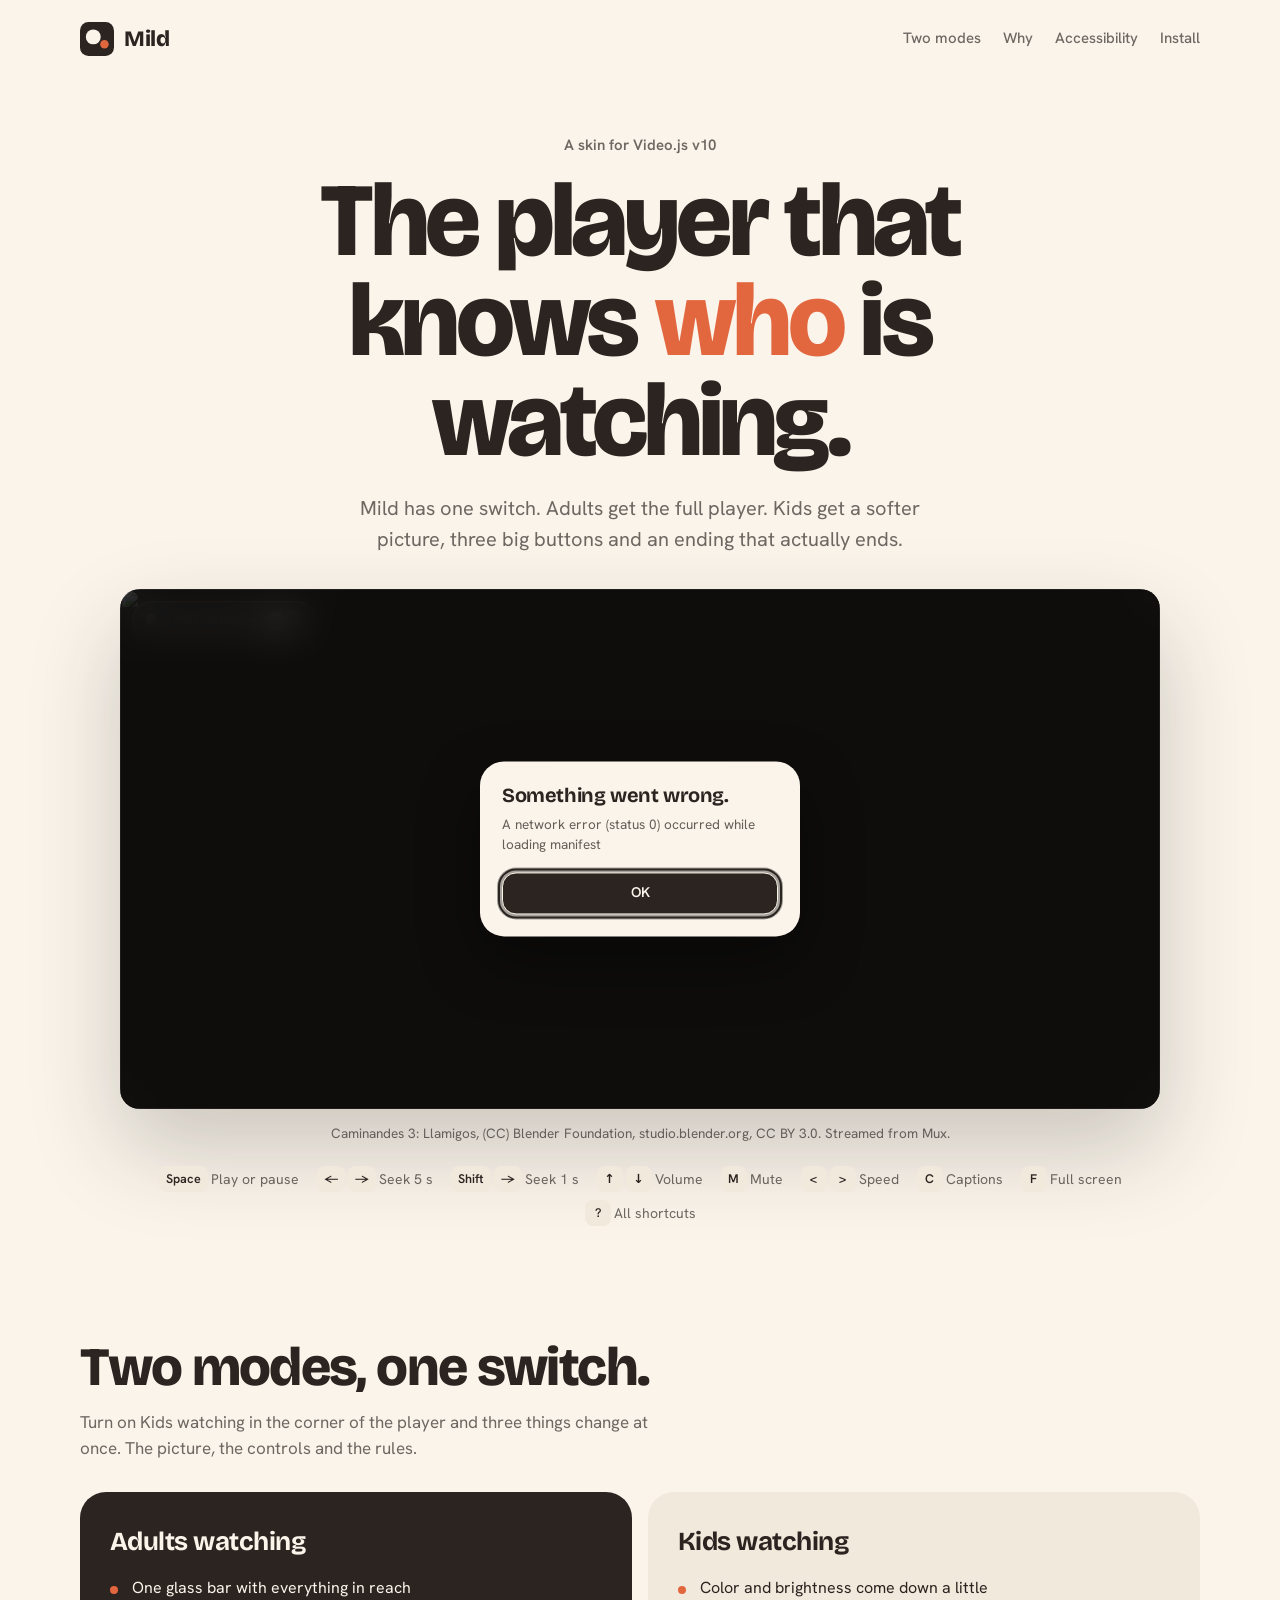
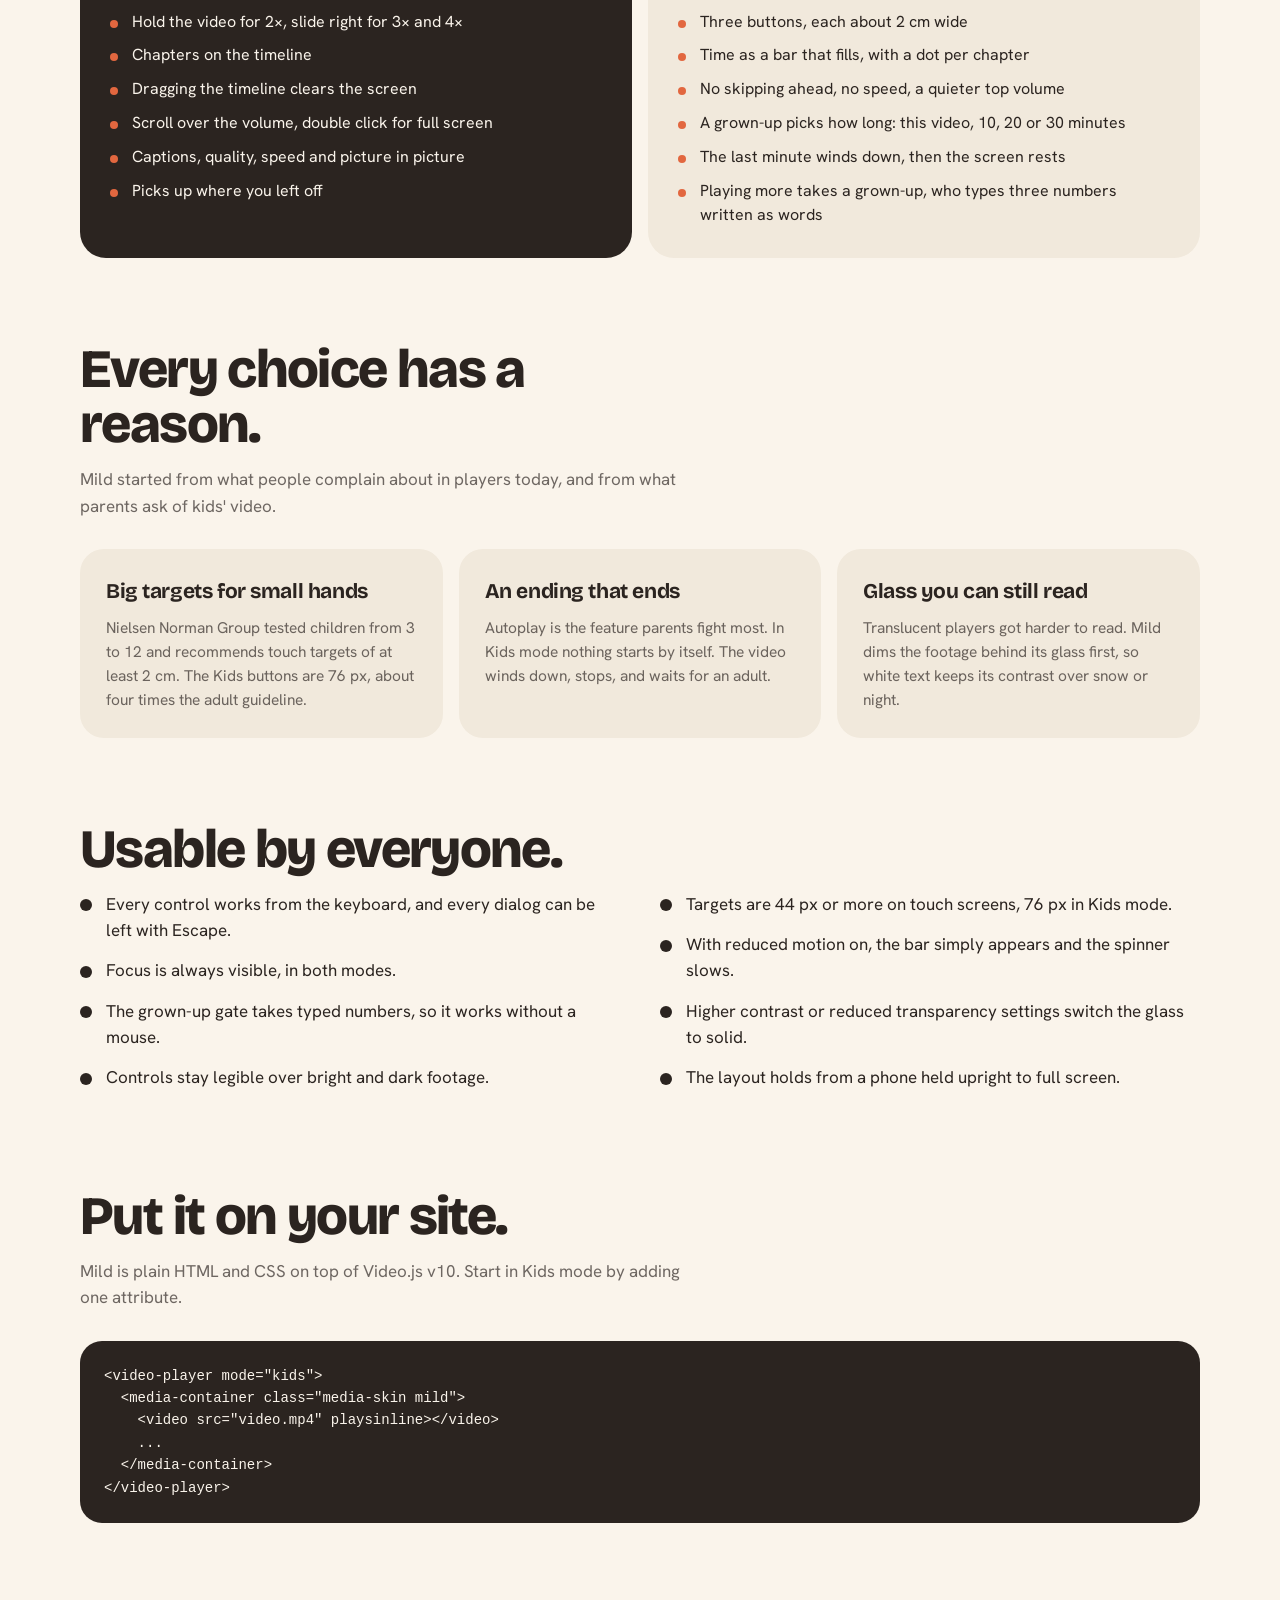
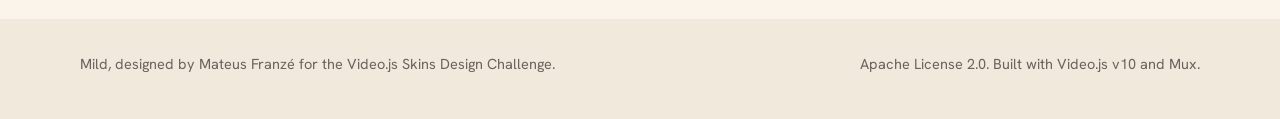
==== commit 4eb6b1aa: "Mild: no icon shadows, Kids back label, timer, chapters" ====
--- a/index.html
+++ b/index.html
@@ -10,9 +10,9 @@
     <link rel="preconnect" href="https://fonts.gstatic.com" crossorigin />
     <link href="https://fonts.googleapis.com/css2?family=Bricolage+Grotesque:opsz,wght@12..96,500..800&family=Hanken+Grotesk:wght@400..700&display=swap" rel="stylesheet" />
     <style>:root{--paper:#faf4eb;--paper-2:#f1e9dc;--ink:#2b2420;--soft:#2b2420ad;--coral:#e2673f;--display:"Bricolage Grotesque", system-ui, sans-serif;--text:"Hanken Grotesk", system-ui, sans-serif}*{box-sizing:border-box}html{scroll-behavior:smooth}body{background:var(--paper);color:var(--ink);font-family:var(--text);-webkit-font-smoothing:antialiased;margin:0;font-size:17px;line-height:1.55}a{color:inherit}a:focus-visible,button:focus-visible{outline:2.5px solid var(--ink);outline-offset:3px;border-radius:8px}.skip{position:absolute;left:-999px}.skip:focus{background:var(--ink);color:var(--paper);z-index:10;border-radius:10px;padding:10px 14px;top:16px;left:16px}.wrap{width:min(1120px,100% - 40px);margin-inline:auto}header{justify-content:space-between;align-items:center;padding:22px 0;display:flex}.brand{font-family:var(--display);letter-spacing:-.02em;align-items:center;gap:10px;font-size:22px;font-weight:800;text-decoration:none;display:flex}.brand img{width:34px;height:34px}nav{gap:22px;font-size:15px;font-weight:500;display:flex}nav a{color:var(--soft);text-decoration:none}nav a:hover{color:var(--ink)}.hero{text-align:center;padding:56px 0 30px}.kicker{color:var(--soft);margin:0 0 14px;font-size:15px;font-weight:600}h1{font-family:var(--display);letter-spacing:-.035em;max-width:13ch;margin:0 auto;font-size:clamp(42px,8.2vw,104px);font-weight:800;line-height:.96}h1 em{color:var(--coral);font-style:normal}.lede{max-width:56ch;color:var(--soft);margin:22px auto 0;font-size:clamp(17px,2vw,20px)}.stage{max-width:1040px;margin:34px auto 0}#player{border-radius:24px;box-shadow:0 40px 90px #2b242038}.credit{color:var(--soft);text-align:center;margin:14px 0 0;font-size:13.5px}.keys{color:var(--soft);flex-wrap:wrap;justify-content:center;gap:8px 18px;margin:22px auto 0;padding:0;font-size:14px;list-style:none;display:flex}kbd{background:var(--paper-2);min-width:26px;height:26px;color:var(--ink);font:600 12.5px var(--text);border-radius:8px;place-items:center;margin-right:3px;padding:0 7px;display:inline-grid}section{padding:84px 0 0}h2{font-family:var(--display);letter-spacing:-.03em;max-width:18ch;margin:0 0 14px;font-size:clamp(30px,4.6vw,54px);font-weight:800;line-height:1.02}.sub{max-width:60ch;color:var(--soft);margin:0 0 30px}.modes{grid-template-columns:1fr 1fr;gap:16px;display:grid}.mode{background:var(--paper-2);border-radius:26px;padding:30px}.mode.adults{color:var(--paper);background:#2b2420}.mode h3{font-family:var(--display);letter-spacing:-.02em;margin:0 0 14px;font-size:26px}.mode ul{gap:9px;margin:0;padding:0;font-size:16px;list-style:none;display:grid}.mode li{padding-left:22px;position:relative}.mode li:before{content:"";background:var(--coral);border-radius:50%;width:8px;height:8px;position:absolute;top:.62em;left:0}.cards{grid-template-columns:repeat(3,1fr);gap:16px;display:grid}.card{background:var(--paper-2);border-radius:24px;padding:26px}.card h3{font-family:var(--display);letter-spacing:-.02em;margin:0 0 8px;font-size:21px}.card p{color:var(--soft);margin:0;font-size:15.5px}.card a{color:var(--ink);font-weight:600}.checks{columns:2;column-gap:40px;margin:0;padding:0;list-style:none}.checks li{break-inside:avoid;padding:0 0 14px 26px;position:relative}.checks li:before{content:"";background:var(--ink);border-radius:50%;width:12px;height:12px;position:absolute;top:.5em;left:0}pre{color:var(--paper);background:#2b2420;border-radius:22px;margin:0;padding:24px;font:14px/1.6 ui-monospace,SFMono-Regular,Menlo,Consolas,monospace;overflow:auto}footer{background:var(--paper-2);color:var(--soft);margin-top:96px;padding:34px 0 44px;font-size:14.5px}footer .wrap{flex-wrap:wrap;justify-content:space-between;gap:12px;display:flex}@media (width<=760px){nav{display:none}.hero{padding-top:28px}.modes,.cards{grid-template-columns:1fr}.checks{columns:1}section{padding-top:60px}#player{border-radius:18px}}</style>
-    <script type="module" crossorigin src="./assets/workbench-C_Jz6x6S.js"></script>
-    <link rel="modulepreload" crossorigin href="./assets/player-BSUTrR5_.js">
-    <link rel="stylesheet" crossorigin href="./assets/player-Clha9uZ0.css">
+    <script type="module" crossorigin src="./assets/workbench-BxuFzpsO.js"></script>
+    <link rel="modulepreload" crossorigin href="./assets/player-B9uFqP7o.js">
+    <link rel="stylesheet" crossorigin href="./assets/player-B5tly6jb.css">
   </head>
   <body>
     <a class="skip" href="#player">Skip to the player</a>
--- a/assets/player-B5tly6jb.css
+++ b/assets/player-B5tly6jb.css
@@ -0,0 +1 @@
+@import "https://fonts.googleapis.com/css2?family=Bricolage+Grotesque:opsz,wght@12..96,600..800&family=Hanken+Grotesk:wght@400..700&display=swap";@layer base{@scope(.media-skin){:scope{text-align:start;text-transform:none;letter-spacing:normal;font-style:normal;font-weight:400}:scope,*,:before,:after{box-sizing:border-box;border:0 solid;margin:0;padding:0}button{font:inherit;color:inherit;text-transform:none;letter-spacing:inherit;appearance:none;background:0 0}img,svg,media-icon{max-width:100%;display:block}svg[fill=currentColor]{fill:currentColor}svg[fill=none]{fill:none}svg[stroke=currentColor]{stroke:currentColor}video{border-radius:inherit;object-fit:var(--media-object-fit,contain);object-position:var(--media-object-position,center);width:100%;max-width:100%;height:100%;display:block}media-icon>svg{width:100%;height:100%}media-tooltip-group,media-dialog,media-alert-dialog,media-error-dialog,media-controls{display:contents}[hidden][hidden]{display:none!important}}@media (prefers-reduced-motion:no-preference){.media-skin{interpolate-size:allow-keywords}}@supports not selector(:popover-open){:where(.media-skin) [popover]:not([data-open],[data-ending-style]){display:none!important}.media-skin:is([data-preset=audio],[data-preset=live-audio]){overflow:visible!important}}}@layer components{@scope(.media-skin){:scope{--media-caption-track-duration:var(--media-duration-controls);--media-caption-track-delay:25ms;--media-caption-track-y:calc(var(--media-spacing) * -3)}video::-webkit-media-text-track-container{z-index:20;scale:.98;translate:0 var(--media-caption-track-y);transition:translate var(--media-caption-track-duration) ease-out;transition-delay:var(--media-caption-track-delay);font-family:inherit}:scope[data-controls-visible]{--media-caption-track-y:var(--media-caption-controls-y)}:scope[data-theme=compat] video::-webkit-media-text-track-container{translate:none;scale:none;transform:translateY(var(--media-caption-track-y,0px)) scale(.98);transition-property:transform}@container media-root (width<42rem){:scope[data-theme=default][data-controls-visible] video{--media-caption-track-y:calc(var(--media-spacing) * -14)}:scope[data-theme=neutral][data-controls-visible] video{--media-caption-track-y:calc(var(--media-spacing) * -17)}}}@scope(.media-skin[data-theme=scaffold][data-preset=video]){.media-button{width:calc(var(--media-spacing) * 8);height:calc(var(--media-spacing) * 8);cursor:pointer;background-color:var(--media-background);color:inherit;border-radius:0;outline-style:none;flex-shrink:0;place-items:center;padding:0;display:grid;position:relative}@media (hover:hover){.media-button:hover{background-color:var(--media-button-highlight)}}.media-button:focus-visible{background-color:var(--media-button-highlight);outline-offset:2px;outline-width:2px;outline-style:solid;outline-color:var(--media-ring)}.media-button:disabled,.media-button[aria-disabled=true]{cursor:not-allowed;opacity:.4}.media-button[aria-expanded=true]{background-color:var(--media-button-highlight)}.media-button[data-hidden]{display:none}@media (forced-colors:active){.media-button{color:buttontext;forced-color-adjust:none;background-color:buttonface;border:1px solid buttontext}@media (hover:hover){.media-button:hover{color:highlighttext;background-color:highlight}}.media-button:focus-visible{color:highlighttext;background-color:highlight}.media-button[aria-disabled=true]{color:graytext;opacity:1}.media-button[aria-expanded=true]{color:highlighttext;background-color:highlight}}@media (pointer:coarse){.media-button:before{content:"";position:absolute;inset:-3px}}@media (prefers-reduced-transparency:reduce),(prefers-contrast:more){@media (hover:hover){.media-button:hover{background-color:var(--media-foreground);color:var(--media-background)}}.media-button:focus-visible,.media-button[aria-expanded=true]{background-color:var(--media-foreground);color:var(--media-background)}}}@scope(.media-skin[data-theme=scaffold][data-preset=video]){.media-dialog-backdrop{z-index:40;background-color:#000;position:absolute;inset:0}.media-dialog-backdrop:not([data-open]){display:none}.media-dialog-backdrop[data-scope=document]{position:fixed}.media-dialog-close{height:calc(var(--media-spacing) * 8);width:auto;padding-inline:calc(var(--media-spacing) * 3);border-style:solid;border-color:currentColor;justify-self:flex-end;border-style:solid!important;border-width:1px!important}.media-dialog-description{font-size:calc(var(--media-spacing) * 3.5)}.media-dialog-popup{z-index:50;max-height:calc(100% - var(--media-spacing) * 8);width:calc(100% - var(--media-spacing) * 8);max-width:calc(var(--media-spacing) * 80);gap:calc(var(--media-spacing) * 3);background-color:var(--media-popover);padding:calc(var(--media-spacing) * 5);color:var(--media-popover-foreground);border-radius:0;outline-style:none;display:grid;position:absolute;top:50%;left:50%;overflow:auto;transform:translate(-50%,-50%)}.media-dialog-popup:not([data-open]){display:none}.media-dialog-popup:focus-visible{outline-offset:-2px;outline-width:2px;outline-style:solid;outline-color:var(--media-ring)}.media-dialog-popup[data-scope=document]{max-height:calc(100dvh - var(--media-spacing) * 8);position:fixed}@media (forced-colors:active){.media-dialog-popup{border:1px solid canvastext}}@media (prefers-reduced-transparency:reduce),(prefers-contrast:more){.media-dialog-popup{border:1px solid}}.media-dialog-title{font-size:calc(var(--media-spacing) * 4.5);line-height:calc(var(--media-spacing) * 7)}}@scope(.media-skin[data-theme=scaffold][data-preset=video]){.media-indicator{pointer-events:none;align-items:center;gap:calc(var(--media-spacing) * 2);background-color:var(--media-background);padding-inline:calc(var(--media-spacing) * 2.5);padding-block:var(--media-spacing);border-radius:0;display:flex}@media (forced-colors:active){.media-indicator{color:canvastext;background-color:canvas;outline:1px solid canvastext}}@media (prefers-reduced-transparency:reduce),(prefers-contrast:more){.media-indicator{background-color:var(--media-background);outline:1px solid}}.media-indicator-group{pointer-events:none;z-index:20;grid-template-columns:repeat(3,minmax(0,1fr));place-items:center;display:grid;position:absolute;inset:0}@media (forced-colors:active){.media-indicator-group{z-index:40}}.media-status-indicator{margin-top:calc(var(--media-spacing) * 3);grid-row-start:1;grid-column-start:2;align-self:flex-start}@scope(.media-status-indicator){:scope[data-status=captions-off] .media-status-indicator-captions-off-icon,:scope[data-status=captions-on] .media-status-indicator-captions-on-icon,:scope[data-status=fullscreen] .media-status-indicator-fullscreen-enter-icon,:scope[data-status=exit-fullscreen] .media-status-indicator-fullscreen-exit-icon{display:block}}.media-status-indicator-icon{width:calc(var(--media-spacing) * 4.5);height:calc(var(--media-spacing) * 4.5);flex-shrink:0;display:none}@scope(.media-status-indicator){:scope[data-status=pip] .media-status-indicator-pip-enter-icon,:scope[data-status=exit-pip] .media-status-indicator-pip-exit-icon{display:block}}.media-volume-indicator{margin-top:calc(var(--media-spacing) * 3.5);grid-row-start:1;grid-column-start:2;align-self:flex-start}.media-volume-indicator-fill{align-items:center;gap:calc(var(--media-spacing) * 2);display:flex}.media-volume-indicator-fill:where(:is(:lang(ae),:lang(ar),:lang(arc),:lang(bcc),:lang(bqi),:lang(ckb),:lang(dv),:lang(fa),:lang(glk),:lang(he),:lang(ku),:lang(mzn),:lang(nqo),:lang(pnb),:lang(ps),:lang(sd),:lang(ug),:lang(ur),:lang(yi)),[dir=rtl],[dir=rtl] *){flex-direction:row-reverse}@scope(.media-volume-indicator){:scope[data-level=high] .media-volume-indicator-high-icon{display:block}}.media-volume-indicator-icon{width:calc(var(--media-spacing) * 4.5);height:calc(var(--media-spacing) * 4.5);flex-shrink:0;display:none}@scope(.media-volume-indicator){:scope[data-level=low] .media-volume-indicator-low-icon,:scope[data-level=off] .media-volume-indicator-off-icon{display:block}}.media-volume-indicator-value{font-variant-numeric:tabular-nums}}@scope(.media-skin[data-theme=scaffold][data-preset=video]){.media-seek-indicator{margin-inline:calc(var(--media-spacing) * 3);flex-direction:column;grid-row-start:1;grid-column-start:2;justify-content:center;gap:var(--media-spacing)!important}.media-seek-indicator[data-direction=backward]{grid-column-start:1;justify-self:flex-start}.media-seek-indicator[data-direction=forward],.media-seek-indicator:where(:is(:lang(ae),:lang(ar),:lang(arc),:lang(bcc),:lang(bqi),:lang(ckb),:lang(dv),:lang(fa),:lang(glk),:lang(he),:lang(ku),:lang(mzn),:lang(nqo),:lang(pnb),:lang(ps),:lang(sd),:lang(ug),:lang(ur),:lang(yi)),[dir=rtl],[dir=rtl] *)[data-direction=backward]{grid-column-start:3;justify-self:flex-end}.media-seek-indicator:where(:is(:lang(ae),:lang(ar),:lang(arc),:lang(bcc),:lang(bqi),:lang(ckb),:lang(dv),:lang(fa),:lang(glk),:lang(he),:lang(ku),:lang(mzn),:lang(nqo),:lang(pnb),:lang(ps),:lang(sd),:lang(ug),:lang(ur),:lang(yi)),[dir=rtl],[dir=rtl] *)[data-direction=forward]{grid-column-start:1;justify-self:flex-start}.media-seek-indicator-icon{width:calc(var(--media-spacing) * 4.5);height:calc(var(--media-spacing) * 4.5)}@scope(.media-seek-indicator){:scope[data-direction=backward] .media-seek-indicator-icon{transform:scaleX(-1)}}.media-seek-indicator-value{font-variant-numeric:tabular-nums}}@scope(.media-skin[data-theme=scaffold][data-preset=video]){.media-status-announcer{white-space:nowrap;clip:rect(0, 0, 0, 0);width:1px;height:1px;position:absolute;overflow:hidden}}@scope(.media-skin[data-theme=scaffold][data-preset=video]){.media-poster{width:100%;height:100%;position:absolute;inset:0}.media-poster:not([data-visible]){display:none}.media-poster-image{object-fit:var(--media-object-fit,contain);object-position:var(--media-object-position,center);width:100%;height:100%}}.media-poster>slot::slotted(img){object-fit:var(--media-object-fit,contain);object-position:var(--media-object-position,center);width:100%;display:block;height:100%!important}.media-poster>slot::slotted(img:not([src]):not([srcset])){visibility:hidden}:where(.media-skin[data-theme=scaffold][data-preset=video]) .media-poster{width:100%;height:100%;position:absolute;inset:0}:where(.media-skin[data-theme=scaffold][data-preset=video]) .media-poster:not([data-visible]){display:none}:where(.media-skin[data-theme=scaffold][data-preset=video]) .media-poster-image{object-fit:var(--media-object-fit,contain);object-position:var(--media-object-position,center);width:100%;height:100%}@scope(.media-skin[data-theme=scaffold][data-preset=video]){.media-buffering-indicator{pointer-events:none;place-items:center;display:grid;position:absolute;inset:0}.media-buffering-indicator:not([data-visible]){--media-spinner-animation:none;display:none}@media (prefers-reduced-motion:reduce){.media-buffering-indicator{--media-spinner-animation:none}}.media-buffering-indicator-backdrop{z-index:40}@scope(.media-buffering-indicator-controls){:scope:not([data-visible]) .media-buffering-indicator-backdrop{background-color:#0006}}@media (forced-colors:active){.media-buffering-indicator-backdrop{background-color:#0000!important}}.media-buffering-indicator-controls{display:contents}.media-buffering-indicator-spinner-icon{width:calc(var(--media-spacing) * 7);height:calc(var(--media-spacing) * 7)}}@scope(.media-skin[data-theme=scaffold][data-preset=video]){.media-popup{color:inherit;border-style:solid;border-width:0;margin:0;overflow:visible}.media-popup[data-ending-style]{transform:none}.media-popup[data-starting-style]{transform:translate(var(--media-popup-translate-x-distance,0), var(--media-popup-translate-y-distance,0))}.media-popup[data-side=bottom]{transform-origin:top;--media-popup-translate-y-distance:calc(var(--media-popup-translate-distance) * -1)}.media-popup[data-side=left]{transform-origin:100%;--media-popup-translate-x-distance:var(--media-popup-translate-distance)}.media-popup[data-side=right]{transform-origin:0;--media-popup-translate-x-distance:calc(var(--media-popup-translate-distance) * -1)}.media-popup[data-side=top]{transform-origin:bottom;--media-popup-translate-y-distance:var(--media-popup-translate-distance)}.media-popup:is([data-starting-style],[data-ending-style]){scale:var(--media-hidden-popup-scale) var(--media-hidden-popup-scale);opacity:0;filter:blur(var(--media-hidden-popup-blur))}.media-popup-safe-area:before{pointer-events:auto;content:"";position:absolute}.media-popup-safe-area[data-side=bottom]:before{content:"";height:var(--media-popup-side-offset);inset-inline:0;bottom:100%}.media-popup-safe-area[data-side=left]:before{content:"";width:var(--media-popup-side-offset);inset-block:0;left:100%}.media-popup-safe-area[data-side=right]:before{content:"";width:var(--media-popup-side-offset);inset-block:0;right:100%}.media-popup-safe-area[data-side=top]:before{content:"";height:var(--media-popup-side-offset);inset-inline:0;top:100%}.media-tooltip-popup{pointer-events:none;z-index:20;background-color:var(--media-popover);padding-inline:calc(var(--media-spacing) * 1.5);padding-block:calc(var(--media-spacing) * .5);white-space:nowrap;color:var(--media-popover-foreground);--media-popup-side-offset:var(--media-tooltip-side-offset);--media-tooltip-side-offset:calc(var(--media-spacing) * 9);border-radius:0;box-shadow:0 0 #0000,0 0 #0000,0 0 #0000,0 0 #0000,0 0 #0000}.media-tooltip-popup[data-open]{align-items:center;gap:var(--media-spacing);display:flex}@media (forced-colors:active){.media-tooltip-popup{outline-width:1px;outline-style:solid}}@media (prefers-reduced-transparency:reduce),(prefers-contrast:more){.media-tooltip-popup{outline-width:1px;outline-style:solid}}.media-tooltip-shortcut{text-align:center;min-width:1.5em;font-family:inherit;font-size:calc(var(--media-spacing) * 2.75);background-color:oklab(100% 0 5.96046e-8/.1);padding:.1em;line-height:1.25}}@scope(.media-skin[data-theme=scaffold][data-preset=video]){.media-button-icon{width:calc(var(--media-spacing) * 4.5);height:calc(var(--media-spacing) * 4.5);grid-row-start:1;grid-column-start:1}.media-seek-button-backward-icon{transform:scaleX(-1)}.media-seek-button-backward-label{left:-1px}.media-seek-button-content{display:grid;position:relative}.media-seek-button-forward-label{right:-1px}.media-seek-button-label{bottom:calc(var(--media-spacing) * -.75);font-size:calc(var(--media-spacing) * 2.25);font-variant-numeric:tabular-nums;position:absolute}}@scope(.media-skin[data-theme=scaffold][data-preset=video]){.media-menu-indicator{opacity:0;flex-shrink:0;margin-inline-start:auto;margin-inline-end:calc(var(--media-spacing) * -1)}@scope(.media-menu-radio-item){:scope[aria-checked=true] .media-menu-indicator{opacity:1}}.media-menu-radio-icon{width:calc(var(--media-spacing) * 4.5);height:calc(var(--media-spacing) * 4.5);opacity:.7;flex-shrink:0}.media-menu-radio-item{min-height:calc(var(--media-spacing) * 8);cursor:pointer;justify-content:space-between;align-items:center;gap:calc(var(--media-spacing) * 3);background-color:var(--media-background);width:100%;padding-inline:calc(var(--media-spacing) * 2);background-clip:padding-box;border-radius:0;flex-shrink:0;padding-block:0;display:flex}.media-menu-radio-item:focus-visible{outline-offset:-2px;outline:2px solid}.media-menu-radio-item[data-custom]{font-style:italic}.media-menu-radio-item[data-highlighted]{background-color:var(--media-button-highlight)}@media (forced-colors:active){.media-menu-radio-item[data-highlighted]{background-color:var(--media-accent);color:var(--media-accent-foreground)}}@media (prefers-reduced-transparency:reduce),(prefers-contrast:more){.media-menu-radio-item[data-highlighted]{background-color:var(--media-accent);color:var(--media-accent-foreground)}}}@scope(.media-skin[data-theme=scaffold][data-preset=video]){.media-menu-back-chevron{width:calc(var(--media-spacing) * 4);height:calc(var(--media-spacing) * 4);opacity:.7;flex-shrink:0;transform:rotate(180deg)}.media-menu-back-chevron:where(:is(:lang(ae),:lang(ar),:lang(arc),:lang(bcc),:lang(bqi),:lang(ckb),:lang(dv),:lang(fa),:lang(glk),:lang(he),:lang(ku),:lang(mzn),:lang(nqo),:lang(pnb),:lang(ps),:lang(sd),:lang(ug),:lang(ur),:lang(yi)),[dir=rtl],[dir=rtl] *){transform:none}.media-menu-back-item{min-height:calc(var(--media-spacing) * 8);cursor:pointer;align-items:center;gap:calc(var(--media-spacing) * 1.5);background-color:var(--media-background);width:100%;padding-inline:calc(var(--media-spacing) * 2);text-align:start;white-space:nowrap;background-clip:padding-box;border-radius:0;flex-shrink:0;padding-block:0;display:flex}.media-menu-back-item:focus-visible{outline-offset:-2px;outline:2px solid}.media-menu-back-item[data-highlighted]{background-color:var(--media-button-highlight)}@media (forced-colors:active){.media-menu-back-item[data-highlighted]{background-color:var(--media-accent);color:var(--media-accent-foreground)}}@media (prefers-reduced-transparency:reduce),(prefers-contrast:more){.media-menu-back-item[data-highlighted]{background-color:var(--media-accent);color:var(--media-accent-foreground)}}.media-menu-badge{background-color:var(--media-muted);padding-inline:calc(var(--media-spacing) * 1.5);font-size:calc(var(--media-spacing) * 2.75);border-radius:0}.media-menu-content{overscroll-behavior:none;max-height:100%;padding:calc(var(--media-spacing) * 2);clip-path:inset(0);outline-style:none;flex-direction:column;display:flex;position:absolute;overflow:auto;gap:calc(var(--media-spacing) * 2)!important}@media (forced-colors:active){.media-menu-content{outline-offset:2px;outline:2px solid #0000}}.media-menu-content:not([data-submenu]){inset-inline:0;top:0}.media-menu-content:not([data-submenu])[data-child-open]{clip-path:inset(0 0 0 100%);transform:translate(-100%)}.media-menu-content[data-submenu]{z-index:10;inset-inline:0;top:0}.media-menu-content:not([data-submenu])[data-child-open]:where(:is(:lang(ae),:lang(ar),:lang(arc),:lang(bcc),:lang(bqi),:lang(ckb),:lang(dv),:lang(fa),:lang(glk),:lang(he),:lang(ku),:lang(mzn),:lang(nqo),:lang(pnb),:lang(ps),:lang(sd),:lang(ug),:lang(ur),:lang(yi)),[dir=rtl],[dir=rtl] *){clip-path:inset(0 100% 0 0);transform:translate(100%)}.media-menu-forward-chevron{width:calc(var(--media-spacing) * 4);height:calc(var(--media-spacing) * 4);opacity:.7;flex-shrink:0}.media-menu-forward-chevron:where(:is(:lang(ae),:lang(ar),:lang(arc),:lang(bcc),:lang(bqi),:lang(ckb),:lang(dv),:lang(fa),:lang(glk),:lang(he),:lang(ku),:lang(mzn),:lang(nqo),:lang(pnb),:lang(ps),:lang(sd),:lang(ug),:lang(ur),:lang(yi)),[dir=rtl],[dir=rtl] *){transform:scaleX(-1)}.media-menu-hint{align-items:center;gap:var(--media-spacing);opacity:.7;min-width:0;margin-inline-start:auto;padding-inline-start:calc(var(--media-spacing) * 2);display:inline-flex}.media-menu-hint-label{max-width:calc(var(--media-spacing) * 24);text-overflow:ellipsis;white-space:nowrap;overflow:hidden}.media-menu-item{min-height:calc(var(--media-spacing) * 8);cursor:pointer;align-items:center;gap:calc(var(--media-spacing) * 1.5);background-color:var(--media-background);width:100%;padding-inline:calc(var(--media-spacing) * 2);text-align:start;white-space:nowrap;background-clip:padding-box;border-radius:0;flex-shrink:0;padding-block:0;display:flex}.media-menu-item:focus-visible{outline-offset:-2px;outline:2px solid}.media-menu-item[data-highlighted]{background-color:var(--media-button-highlight)}.media-menu-item[data-availability=unavailable],.media-menu-item[data-availability=unsupported]{display:none}@media (forced-colors:active){.media-menu-item[data-highlighted]{background-color:var(--media-accent);color:var(--media-accent-foreground)}}@media (prefers-reduced-transparency:reduce),(prefers-contrast:more){.media-menu-item[data-highlighted]{background-color:var(--media-accent);color:var(--media-accent-foreground)}}.media-menu-popup{z-index:20;height:var(--media-menu-height);max-height:min(var(--media-menu-available-height,calc(var(--media-spacing) * 56)), calc(var(--media-spacing) * 56));width:var(--media-menu-width);max-width:var(--media-menu-available-width);min-width:calc(var(--media-spacing) * 44);overscroll-behavior:none;background-color:var(--media-popover);color:var(--media-popover-foreground);--media-popover-side-offset:calc(var(--media-spacing) * 9);--media-popup-side-offset:var(--media-popover-side-offset);border-radius:0;margin:0;padding:0;box-shadow:0 0 #0000,0 0 #0000,0 0 #0000,0 0 #0000,0 0 #0000;overflow:hidden!important}@media (forced-colors:active){.media-menu-popup{outline-width:1px;outline-style:solid}}@media (prefers-reduced-transparency:reduce),(prefers-contrast:more){.media-menu-popup{outline-width:1px;outline-style:solid}}.media-menu-radio-group{gap:calc(var(--media-spacing) * 2);flex-direction:column;display:flex}.media-menu-separator{display:none}.media-menu-tier{font-size:calc(var(--media-spacing) * 2.75);opacity:.7;padding-inline-start:calc(var(--media-spacing) * .5);padding-top:1px;line-height:1}.media-menu-trigger-icon{width:calc(var(--media-spacing) * 4.5);height:calc(var(--media-spacing) * 4.5);opacity:.7;flex-shrink:0}}@scope(.media-skin[data-theme=scaffold][data-preset=video]){@container media-root (width<15rem){.media-settings-button{display:none}}.media-settings-button-label{clip-path:inset(50%);white-space:nowrap;border-width:0;width:1px;height:1px;margin:-1px;padding:0;position:absolute;overflow:hidden}}@scope(.media-skin[data-theme=scaffold][data-preset=video]){}@scope(.media-skin[data-theme=scaffold][data-preset=video]){.video-controls-slider-row{width:100%}}@scope(.media-skin[data-theme=scaffold][data-preset=video]){.media-slider-thumbnail{max-width:calc(var(--media-spacing) * 39);background-color:var(--media-background);border-radius:0;display:block;overflow:hidden}.media-slider-thumbnail-image{display:block}.media-time-slider{height:calc(var(--media-spacing) * 4);min-width:calc(var(--media-spacing) * 12);cursor:pointer;flex:1;align-items:center;display:flex;position:relative}.media-time-slider[data-disabled]{cursor:not-allowed;opacity:.4}@media (forced-colors:active){.media-time-slider[data-disabled]{color:graytext;opacity:1}}.media-time-slider-audio-buffer{background-color:#b3b3b3!important}.media-time-slider-audio-preview-meta{padding-block:calc(var(--media-spacing) * .5);color:var(--media-foreground);border-radius:0;width:auto!important;padding-inline:calc(var(--media-spacing) * 1.5)!important}@media (forced-colors:active){.media-time-slider-audio-preview-meta{outline-width:1px;outline-style:solid}}@media (prefers-reduced-transparency:reduce),(prefers-contrast:more){.media-time-slider-audio-preview-meta{outline-width:1px;outline-style:solid}}.media-time-slider-audio-track:before{content:"";background-color:var(--media-muted)!important}@media (forced-colors:active){.media-time-slider-audio-track:before{content:"";background-color:canvas!important}}.media-time-slider-buffer{inset-block:0;left:calc(var(--media-slider-chapter-start,0%) + var(--media-spacing) * var(--media-chapter-inset-start,0));right:max(calc(100% - var(--media-slider-buffer,0%)), calc(100% - var(--media-slider-chapter-end,100%) + var(--media-spacing) * var(--media-chapter-inset-end,0)));clip-path:inset(-1px 0);background-color:oklab(100% 0 5.96046e-8/.1);border-radius:0;position:absolute}@media (forced-colors:active){.media-time-slider-buffer{forced-color-adjust:none;background-image:repeating-linear-gradient(135deg,canvastext 0 1px,canvas 1px 3px);opacity:1!important}}.media-time-slider-chapter{--media-chapter-inset-end:.5;--media-chapter-inset-start:.5;clip-path:inset(0 calc(100% - var(--media-slider-chapter-end)) 0 var(--media-slider-chapter-start));align-items:center;display:flex;position:absolute;inset:0}.media-time-slider-chapter:first-of-type{--media-chapter-inset-start:0}.media-time-slider-chapter:last-of-type{--media-chapter-inset-end:0}.media-time-slider-chapter-title{text-overflow:ellipsis;white-space:nowrap;opacity:.7;min-width:0;overflow:hidden}.media-time-slider-chapter-title:empty{display:none}.media-time-slider-chapters{align-items:center;width:100%;height:100%;display:flex;position:relative}.media-time-slider-fill{inset-block:0;left:calc(var(--media-slider-chapter-start,0%) + var(--media-spacing) * var(--media-chapter-inset-start,0));right:max(calc(100% - var(--media-slider-fill,0%)), calc(100% - var(--media-slider-chapter-end,100%) + var(--media-spacing) * var(--media-chapter-inset-end,0)));clip-path:inset(-1px 0);background-color:var(--media-accent);border-radius:0;position:absolute}@scope(.media-time-slider){:scope[data-dragging] .media-time-slider-fill{left:calc(var(--media-slider-chapter-start,0%) + var(--media-spacing) * var(--media-chapter-inset-start,0));right:max(calc(100% - var(--media-slider-pointer,0%)), calc(100% - var(--media-slider-chapter-end,100%) + var(--media-spacing) * var(--media-chapter-inset-end,0)));clip-path:inset(-1px 0)}}@media (forced-colors:active){.media-time-slider-fill{forced-color-adjust:none;background-color:canvas;background-image:linear-gradient(highlight,highlight)}}.media-time-slider-preview{pointer-events:none;bottom:calc(100% + var(--media-spacing) * 3);max-width:calc(var(--media-spacing) * 39);transform-origin:bottom;justify-items:center;gap:var(--media-spacing);opacity:0;display:grid}@scope(.media-time-slider){:scope[data-disabled] .media-time-slider-preview{display:none}}@scope(.media-time-slider){:scope[data-dragging] .media-time-slider-preview,:scope[data-pointing] .media-time-slider-preview{opacity:1}}.media-time-slider-preview-label{align-items:center;gap:calc(var(--media-spacing) * 2);min-width:0;max-width:100%;display:flex}.media-time-slider-preview-meta{width:100%;min-width:0;padding-inline:calc(var(--media-spacing) * 2);padding-block:var(--media-spacing);justify-content:center;display:flex}.media-time-slider-thumb{left:var(--media-slider-fill,0%);width:calc(var(--media-spacing) * 3);height:calc(var(--media-spacing) * 3);border-style:solid;border-width:1px;border-color:var(--media-foreground);background-color:var(--media-foreground);border-radius:0;outline-style:none;position:absolute;transform:translate(-50%)}@scope(.media-time-slider){:scope[data-dragging] .media-time-slider-thumb{left:var(--media-slider-pointer)}}.media-time-slider-thumb:focus-visible{outline-offset:2px;outline:2px solid}@media (forced-colors:active){.media-time-slider-thumb{forced-color-adjust:none;background-color:highlight;border:1px solid canvastext}}.media-time-slider-track{isolation:isolate;height:calc(var(--media-spacing) * 1.5);border-radius:0;position:absolute;inset-inline:0}.media-time-slider-track:before{inset-block:0;left:calc(var(--media-slider-chapter-start) + var(--media-spacing) * var(--media-chapter-inset-start));right:calc(100% - var(--media-slider-chapter-end) + var(--media-spacing) * var(--media-chapter-inset-end));clip-path:inset(-1px);content:"";background-color:oklab(100% 0 5.96046e-8/.1);border-radius:0;position:absolute}@media (forced-colors:active){.media-time-slider-track{height:calc(var(--media-spacing) * 1.5)}.media-time-slider-track:before{content:"";forced-color-adjust:none;background-color:canvas;border:1px solid canvastext;opacity:1!important}}.media-time-slider-value{font-variant-numeric:tabular-nums;flex-shrink:0}}:where(.media-skin[data-theme=scaffold][data-preset=video]) .media-slider-thumbnail{max-width:calc(var(--media-spacing) * 39);background-color:var(--media-background);border-radius:0;display:block;overflow:hidden}:where(.media-skin[data-theme=scaffold][data-preset=video]) .media-slider-thumbnail-image{display:block}@scope(.media-skin[data-theme=scaffold][data-preset=video]){@container media-root (width<15rem){.media-captions-button{display:none}}:where(.media-captions-button)[data-active] .media-captions-button-off-icon,.media-captions-button-on-icon{display:none}@scope(.media-captions-button){:scope[data-active] .media-captions-button-on-icon{display:block}}}@scope(.media-skin[data-theme=scaffold][data-preset=video]){.media-live-button{align-items:center;gap:calc(var(--media-spacing) * 1.5);font-size:calc(var(--media-spacing) * 2.75);grid-auto-flow:column;width:auto!important;padding-inline:calc(var(--media-spacing) * 2.5)!important}.media-live-button-dot{width:calc(var(--media-spacing) * 2);height:calc(var(--media-spacing) * 2);opacity:.4;background-color:currentColor;border-radius:0;flex-shrink:0;display:inline-block}@scope(.media-live-button){:scope[data-live-edge] .media-live-button-dot{opacity:1;background-color:#f43f5e}}}@scope(.media-skin[data-theme=scaffold][data-preset=video]){.media-button-icon-base{width:calc(var(--media-spacing) * 4.5);height:calc(var(--media-spacing) * 4.5);grid-row-start:1;grid-column-start:1;display:none}.media-play-button-audio{display:inline-flex;position:relative}.media-play-button-buffering{z-index:20;background-color:var(--media-background)}@scope(.media-play-button){:scope[data-started]:not([data-paused]):not([data-ended]) .media-play-button-pause-icon,:scope:not([data-ended]):not([data-started]) .media-play-button-play-icon,:scope:not([data-ended])[data-paused] .media-play-button-play-icon,:scope[data-ended] .media-play-button-restart-icon{display:block}}}@scope(.media-skin[data-theme=scaffold][data-preset=video]){.media-mute-button-high-icon{display:none}@scope(.media-mute-button){:scope:not([data-muted]) .media-mute-button-high-icon{display:block}}.media-mute-button-off-icon{display:none}@scope(.media-mute-button){:scope[data-muted] .media-mute-button-off-icon{display:block}}}@scope(.media-skin[data-theme=scaffold][data-preset=video]){.media-volume-popover-popup{z-index:20;height:calc(var(--media-spacing) * 24);width:calc(var(--media-spacing) * 7);background-color:var(--media-popover);padding-inline:calc(var(--media-spacing) * 3.5);padding-block:calc(var(--media-spacing) * 2.5);color:var(--media-popover-foreground);--media-popover-side-offset:calc(var(--media-spacing) * 9);--media-popup-side-offset:var(--media-popover-side-offset);border-radius:0;box-shadow:0 0 #0000,0 0 #0000,0 0 #0000,0 0 #0000,0 0 #0000}@media (forced-colors:active){.media-volume-popover-popup{outline-width:1px;outline-style:solid}}@media (prefers-reduced-transparency:reduce),(prefers-contrast:more){.media-volume-popover-popup{outline-width:1px;outline-style:solid}}}@scope(.media-skin[data-theme=scaffold][data-preset=video]){.media-volume-slider{cursor:pointer;--media-accent:var(--media-accent-color,var(--media-popover-foreground));justify-content:center;width:100%;height:100%;display:flex;position:relative}.media-volume-slider[data-disabled]{cursor:not-allowed;opacity:.4}.media-volume-slider-fill{height:var(--media-slider-fill,0%);background-color:var(--media-accent);border-radius:0;width:100%;position:absolute;bottom:0;left:0}@media (forced-colors:active){.media-volume-slider-fill{forced-color-adjust:none;background-color:highlight}}.media-volume-slider-thumb{bottom:var(--media-slider-fill,0%);width:calc(var(--media-spacing) * 3);height:calc(var(--media-spacing) * 3);background-color:var(--media-popover-foreground);border-radius:0;position:absolute;left:50%;transform:translate(-50%,50%)}.media-volume-slider-thumb:focus-visible{outline-offset:2px;outline:2px solid}@media (forced-colors:active){.media-volume-slider-thumb{forced-color-adjust:none;background-color:highlight;border:1px solid canvastext}}.media-volume-slider-track{height:100%;width:var(--media-spacing);background-color:gray;border-radius:0;position:absolute;bottom:0;left:50%;overflow:hidden;transform:translate(-50%)}@media (forced-colors:active){.media-volume-slider-track{width:calc(var(--media-spacing) * 1.5);forced-color-adjust:none;background-color:canvas;border:1px solid canvastext}}}@scope(.media-skin[data-theme=scaffold][data-preset=video]){.video-controls-bottom{pointer-events:auto;gap:calc(var(--media-spacing) * 2);background-color:var(--media-background);padding:calc(var(--media-spacing) * 3);inset-inline:0;flex-direction:column;display:flex;position:absolute;bottom:0}@scope(.video-controls-content){:scope:not([data-visible]) .video-controls-bottom{pointer-events:none;opacity:0}}@media (forced-colors:active){.video-controls-bottom{background-color:canvas;border-radius:0}}@media (prefers-reduced-transparency:reduce),(prefers-contrast:more){.video-controls-bottom{background-color:var(--media-background);border-radius:0}}.video-controls-buffering{display:contents}.video-controls-center{pointer-events:auto;align-items:center;gap:calc(var(--media-spacing) * 2);display:flex;position:absolute;top:50%;left:50%;transform:translate(-50%,-50%)}@scope(.video-controls-content){:scope:not([data-visible]) .video-controls-center{pointer-events:none;opacity:0}}@scope(.video-controls-buffering){:scope[data-visible] .video-controls-center{display:none!important}}.video-controls-center:where(:is(:lang(ae),:lang(ar),:lang(arc),:lang(bcc),:lang(bqi),:lang(ckb),:lang(dv),:lang(fa),:lang(glk),:lang(he),:lang(ku),:lang(mzn),:lang(nqo),:lang(pnb),:lang(ps),:lang(sd),:lang(ug),:lang(ur),:lang(yi)),[dir=rtl],[dir=rtl] *){flex-direction:row-reverse}@media (forced-colors:active){.video-controls-center{background-color:#0000!important}}@media (prefers-reduced-transparency:reduce),(prefers-contrast:more){.video-controls-center{background-color:var(--media-background);padding-inline:calc(var(--media-spacing) * 2);border-radius:0}}.video-controls-center-button{background-color:var(--media-popover)!important;margin:0!important}@supports (color:color-mix(in lab, red, red)){.video-controls-center-button{background-color:color-mix(in oklab, var(--media-popover) 40%, transparent)!important}}@media (hover:hover){.video-controls-center-button:hover{background-color:var(--media-popover)!important}@supports (color:color-mix(in lab, red, red)){.video-controls-center-button:hover{background-color:color-mix(in oklab, var(--media-popover) 60%, transparent)!important}}}.video-controls-center-button:focus-visible{background-color:var(--media-popover)!important}@supports (color:color-mix(in lab, red, red)){.video-controls-center-button:focus-visible{background-color:color-mix(in oklab, var(--media-popover) 60%, transparent)!important}}.video-controls-center-button[aria-expanded=true]{background-color:var(--media-popover)!important}@supports (color:color-mix(in lab, red, red)){.video-controls-center-button[aria-expanded=true]{background-color:color-mix(in oklab, var(--media-popover) 60%, transparent)!important}}@media (forced-colors:active){.video-controls-center-button{background-color:buttonface!important}@media (hover:hover){.video-controls-center-button:hover{background-color:highlight!important}}.video-controls-center-button:focus-visible,.video-controls-center-button[aria-expanded=true]{background-color:highlight!important}}@media (prefers-reduced-transparency:reduce),(prefers-contrast:more){.video-controls-center-button{background-color:var(--media-background)!important}@media (hover:hover){.video-controls-center-button:hover{background-color:var(--media-foreground)!important}}.video-controls-center-button:focus-visible,.video-controls-center-button[aria-expanded=true]{background-color:var(--media-foreground)!important}}.video-controls-center-play{width:calc(var(--media-spacing) * 14.5)!important;height:calc(var(--media-spacing) * 14.5)!important}@container media-root (width<22.5rem){.video-controls-center-play{width:calc(var(--media-spacing) * 11)!important;height:calc(var(--media-spacing) * 11)!important}}.video-controls-center-play-icon{width:calc(var(--media-spacing) * 7)!important;height:calc(var(--media-spacing) * 7)!important}@container media-root (width<22.5rem){.video-controls-center-play-icon{width:calc(var(--media-spacing) * 5.5)!important;height:calc(var(--media-spacing) * 5.5)!important}}.video-controls-content{pointer-events:none;z-index:30;position:absolute;inset:0}.video-controls-group{align-items:center;gap:calc(var(--media-spacing) * 2);display:flex}.video-controls-group:where(:is(:lang(ae),:lang(ar),:lang(arc),:lang(bcc),:lang(bqi),:lang(ckb),:lang(dv),:lang(fa),:lang(glk),:lang(he),:lang(ku),:lang(mzn),:lang(nqo),:lang(pnb),:lang(ps),:lang(sd),:lang(ug),:lang(ur),:lang(yi)),[dir=rtl],[dir=rtl] *){flex-direction:row-reverse}.video-controls-row{justify-content:space-between;align-items:center;gap:calc(var(--media-spacing) * 2);display:flex}.video-controls-row:where(:is(:lang(ae),:lang(ar),:lang(arc),:lang(bcc),:lang(bqi),:lang(ckb),:lang(dv),:lang(fa),:lang(glk),:lang(he),:lang(ku),:lang(mzn),:lang(nqo),:lang(pnb),:lang(ps),:lang(sd),:lang(ug),:lang(ur),:lang(yi)),[dir=rtl],[dir=rtl] *){flex-direction:row-reverse}.video-controls-start{min-width:0}.video-controls-top{pointer-events:auto;justify-content:flex-end;align-items:center;gap:calc(var(--media-spacing) * 2);padding:calc(var(--media-spacing) * 3);inset-inline:0;display:flex;position:absolute;top:0}.video-controls-top:not([data-started]){visibility:var(--media-controls-before-start,hidden)}@scope(.video-controls-content){:scope:not([data-visible]) .video-controls-top{pointer-events:none;opacity:0}}.video-controls-top:where(:is(:lang(ae),:lang(ar),:lang(arc),:lang(bcc),:lang(bqi),:lang(ckb),:lang(dv),:lang(fa),:lang(glk),:lang(he),:lang(ku),:lang(mzn),:lang(nqo),:lang(pnb),:lang(ps),:lang(sd),:lang(ug),:lang(ur),:lang(yi)),[dir=rtl],[dir=rtl] *){flex-direction:row-reverse}@media (forced-colors:active){.video-controls-top{inset-inline:0;background-color:canvas;border-radius:0;justify-content:flex-end;top:0;border-radius:0!important}}@media (prefers-reduced-transparency:reduce),(prefers-contrast:more){.video-controls-top{background-color:var(--media-background);border-radius:0}}@scope(.video-controls-content){:scope:not([data-started]) .video-controls-video-bottom{visibility:var(--media-controls-before-start,hidden)}}@media (forced-colors:active){.video-controls-video-bottom{inset-inline:0;bottom:0;border-radius:0!important}}}@scope(.media-skin[data-theme=scaffold][data-preset=video]){.media-time-current-value{display:none}.media-time-current-value[data-unavailable]{opacity:.5}@container media-root (width>=20rem){.media-time-current-value{display:inline}}.media-time-duration-value{opacity:.7;display:none}.media-time-duration-value[data-unavailable]{opacity:.5}@container media-root (width>=20rem){.media-time-duration-value{display:inline}}.media-time-group{height:calc(var(--media-spacing) * 4);align-items:center;gap:var(--media-spacing);padding-inline:var(--media-spacing);font-variant-numeric:tabular-nums;flex-shrink:0;line-height:1;display:flex}.media-time-group:where(:is(:lang(ae),:lang(ar),:lang(arc),:lang(bcc),:lang(bqi),:lang(ckb),:lang(dv),:lang(fa),:lang(glk),:lang(he),:lang(ku),:lang(mzn),:lang(nqo),:lang(pnb),:lang(ps),:lang(sd),:lang(ug),:lang(ur),:lang(yi)),[dir=rtl],[dir=rtl] *){flex-direction:row-reverse}.media-time-separator{opacity:.7;display:none}.media-time-separator[data-unavailable]{opacity:.5}@container media-root (width>=20rem){.media-time-separator{display:inline}}.media-time-toggle{cursor:pointer;border-radius:0;outline-style:none}.media-time-toggle:focus-visible{outline-offset:2px;outline-width:2px;outline-style:solid;outline-color:var(--media-ring)}.media-time-toggle[data-disabled]{cursor:not-allowed;opacity:.4}@media (forced-colors:active){.media-time-toggle[data-disabled]{color:graytext;opacity:1}}@container media-root (width>=20rem){.media-time-toggle{display:none}}}@scope(.media-skin[data-theme=scaffold][data-preset=video]){.audio-controls-bottom{padding:calc(var(--media-spacing) * 3);position:static!important}.audio-controls-content{position:relative!important;inset:auto!important}}@scope(.media-skin[data-theme=scaffold][data-preset=video]){:where(.media-airplay-button)[data-airplay-state=connected] .media-airplay-button-enter-icon,.media-airplay-button-exit-icon{display:none}@scope(.media-airplay-button){:scope[data-airplay-state=connected] .media-airplay-button-exit-icon{display:block}}}@scope(.media-skin[data-theme=scaffold][data-preset=video]){.media-tooltip-screen-popup{--media-tooltip-side-offset:calc(var(--media-spacing) * 3)!important}}@scope(.media-skin[data-theme=scaffold][data-preset=video]){:where(.media-cast-button)[data-cast-state=connected] .media-cast-button-enter-icon,.media-cast-button-exit-icon{display:none}@scope(.media-cast-button){:scope[data-cast-state=connected] .media-cast-button-exit-icon{display:block}}.media-fullscreen-button-enter-icon{display:none}@scope(.media-fullscreen-button){:scope:not([data-fullscreen]) .media-fullscreen-button-enter-icon{display:block}}.media-fullscreen-button-exit-icon{display:none}@scope(.media-fullscreen-button){:scope[data-fullscreen] .media-fullscreen-button-exit-icon{display:block}}:where(.media-pip-button)[data-pip] .media-pip-button-enter-icon,.media-pip-button-exit-icon{display:none}@scope(.media-pip-button){:scope[data-pip] .media-pip-button-exit-icon{display:block}}}@scope(.media-skin[data-theme=scaffold][data-preset=video]){.media-title{pointer-events:none;text-overflow:ellipsis;white-space:nowrap;background-color:var(--media-background);min-width:0;padding-inline:calc(var(--media-spacing) * 2);font-size:calc(var(--media-spacing) * 4);color:var(--media-foreground);flex:1;overflow:hidden}.media-title:not([data-visible]){opacity:0}@media (forced-colors:active){.media-title{z-index:40;color:canvastext;background-color:#0000!important}}@media (prefers-reduced-transparency:reduce),(prefers-contrast:more){.media-title{background-color:var(--media-background)}}@container media-root (width<15rem){.media-title{display:none}}}@scope(.media-skin[data-theme=scaffold][data-preset=video]){.video-controls-backdrop{pointer-events:none;background-image:linear-gradient(#0006,#0000 40% 60%,#00000080);position:absolute;inset:0}.video-controls-backdrop:not([data-started]){visibility:var(--media-controls-before-start,hidden)}.video-controls-backdrop:not([data-visible]){display:none}@media (forced-colors:active){.video-controls-backdrop{background-image:none}}}@scope(.media-skin[data-theme=scaffold][data-preset=video]){.video-controls-center-seek{display:none;width:calc(var(--media-spacing) * 8)!important;height:calc(var(--media-spacing) * 8)!important}@scope(.video-controls-content){:scope:not([data-started]) .video-controls-center-seek{display:none!important}}@media (pointer:fine){.video-controls-center-seek{display:grid}}@container media-root (width<22.5rem){.video-controls-center-seek{display:none!important}}.video-controls-center-seek-icon{width:calc(var(--media-spacing) * 4.5);height:calc(var(--media-spacing) * 4.5)}}@scope(.media-skin[data-theme=scaffold][data-preset=video]){.media-container,:scope.media-container{border-radius:var(--media-video-border-radius);width:100%;min-width:0;height:100%;min-height:0;font-family:var(--media-font-family,inherit);font-size:calc(var(--media-spacing) * 3.25);color:var(--media-foreground);--spacing:var(--media-spacing);outline-style:none;display:block;position:relative;overflow:hidden;container:media-root/inline-size}.media-container:focus-visible,:scope.media-container:focus-visible{outline-offset:-2px;outline-width:2px;outline-style:solid;outline-color:var(--media-ring)}.media-video,:scope.media-video{background-color:#000}}.media-container>slot::slotted(video),:scope.media-container>slot::slotted(video){border-radius:inherit;object-fit:var(--media-object-fit,contain);object-position:var(--media-object-position,center);width:100%;max-width:100%;margin:0;display:block;height:100%!important}}@layer utilities;@layer base.theme{.media-skin{--media-background:#000;--media-foreground:#fff;--media-controls:#00000059;--media-controls-foreground:var(--media-foreground);--media-popover:#ffffff1a;--media-popover-foreground:var(--media-foreground);--media-primary:var(--media-accent-color,var(--media-default-accent-color));--media-primary-foreground:var(--media-accent-text-color,var(--media-default-accent-text-color));--media-accent:var(--media-accent-color,#ffffff1a);--media-accent-foreground:var(--media-accent-text-color,currentColor);--media-muted:#ffffff26;--media-muted-foreground:#ffffffa6;--media-border:#0000001a;--media-ring:#fff;--media-backdrop:#000;--media-live-color:#f9423d;--media-shadow-surface:0 1px 3px 0 #00000026, 0 1px 2px -1px #00000026;--media-shadow-surface-inset:inset 0 1px 0 0 #ffffff1a, inset 0 0 0 1px #ffffff0d;--media-shadow-thumb:0 0 0 1px #0000001a, 0 1px 3px 0 #00000059, 0 1px 2px -1px #00000059;--media-shadow-tooltip:0 0 0 1px var(--media-border), var(--media-shadow-surface);--media-shadow-separator:0 1px 0 0 #ffffff13;--media-shadow-current-color:oklch(from currentColor 0 0 0 / clamp(0, calc((l - .5) * .5), .15));--media-shadow-subtle-current-color:transparent;--media-text-shadow-dialog:0 1px 0 #00000040;--media-backdrop-filter-surface:blur(16px) saturate(125%);--media-backdrop-filter-indicator:blur(8px);--media-backdrop-filter-dialog:blur(16px) saturate(125%);--media-control-corner-shape:round;--media-control-radius:99px;--media-control-size:calc(var(--media-spacing) * 9);--media-controls-radius:var(--media-control-radius);--media-default-accent-color:#fff;--media-default-accent-text-color:#000;--media-duration-instant:50ms;--media-duration-fast:.1s;--media-duration:.15s;--media-duration-slow:.2s;--media-duration-slower:.25s;--media-duration-controls:.1s;--media-duration-dialog:.35s;--media-duration-indicator:var(--media-duration-slower);--media-duration-menu:.25s;--media-duration-slider:var(--media-duration-fast);--media-delay-dialog:.1s;--media-hidden-scale:.95;--media-hidden-blur:8px;--media-hidden-offset:calc(var(--media-spacing) * 1);--media-hidden-icon-scale:0;--media-hidden-indicator-scale:.9;--media-hidden-indicator-offset:-25%;--media-hidden-playback-scale:.85;--media-hidden-popup-scale:.95;--media-hidden-popup-blur:4px;--media-hidden-preview-scale:.8;--media-hidden-preview-offset:calc(var(--media-spacing) * 2);--media-hidden-seek-offset:60%;--media-menu-item-radius:calc(var(--media-spacing) * 2);--media-popover-boundary-offset:calc(var(--media-spacing) * 3);--media-popover-side-offset:calc(var(--media-spacing) * 3);--media-popup-radius:calc(var(--media-spacing) * 3);--media-popup-translate-distance:calc(var(--media-spacing) * 2);--media-tooltip-boundary-offset:var(--media-popover-boundary-offset);--media-tooltip-side-offset:var(--media-popover-side-offset);--media-dialog-radius:calc(var(--media-spacing) * 7);--media-dialog-width:calc(100% - var(--media-spacing) * 6);--media-dialog-max-width:calc(var(--media-spacing) * 72);--media-slider-preview-label-offset:calc(var(--media-spacing) * 10.5);--media-video-border-radius:var(--media-border-radius,28px);--media-scale:1;--media-scrollbar-thumb-color:#80808080;--media-spacing:calc(var(--media-scale-unit,16px) * var(--media-scale) / 4);scrollbar-color:var(--media-scrollbar-thumb-color) transparent;scrollbar-width:thin}@supports (color:color-mix(in oklab, red, red)){.media-skin{--media-accent:var(--media-accent-color,color-mix(in oklab, var(--media-default-accent-color) 10%, transparent));--media-muted-foreground:color-mix(in oklab, var(--media-foreground) 65%, transparent);--media-shadow-subtle-current-color:color-mix(in oklab, var(--media-shadow-current-color) 40%, transparent);--media-scrollbar-thumb-color:color-mix(in oklab, currentColor 30%, transparent)}}@supports (color:oklch(0 0 0)){.media-skin{--media-live-color:oklch(65% .22 27)}}@supports (color:contrast-color(red)){.media-skin{--media-primary-foreground:var(--media-accent-text-color,contrast-color(var(--media-primary)));--media-accent-foreground:var(--media-accent-text-color,contrast-color(var(--media-accent-color,var(--media-internal-accent-text-fallback,#000))))}}@supports (color:oklch(from red l c h)){.media-skin{--media-shadow-subtle-current-color:oklch(from var(--media-shadow-current-color) l c h / calc(alpha * .4))}}@supports (color:oklch(from currentColor l c h)){.media-skin{--media-scrollbar-thumb-color:oklch(from currentColor l c h / .3)}}.media-skin::-webkit-scrollbar-thumb{background:var(--media-scrollbar-thumb-color);border-radius:9999px}.media-skin:fullscreen{--media-object-fit:contain;--media-video-border-radius:0}@media (width>=1280px){.media-skin:fullscreen{--media-scale:1.25}}@media (width>=1536px){.media-skin:fullscreen{--media-scale:1.5}}@media (width>=1920px){.media-skin:fullscreen{--media-scale:1.75}}}@layer base.preset{.media-skin:is([data-preset=video],[data-preset=live-video]){--media-frame-border:var(--media-border-color,#0000001a);--media-controls-gradient-height:max(40%, calc(var(--media-spacing) * 40));--media-controls-bottom-gradient-height:max(50%, calc(var(--media-spacing) * 60));--media-caption-controls-y:calc(var(--media-spacing) * -16);--media-slider-preview-offset:calc(var(--media-spacing) * 9)}@supports (color:color-mix(in oklab, red, red)){.media-skin:is([data-preset=video],[data-preset=live-video]){--media-controls-gradient:linear-gradient(to top, color-mix(in oklab, var(--media-backdrop) 60%, transparent), color-mix(in oklab, var(--media-backdrop) 50.7%, transparent) 25%, color-mix(in oklab, var(--media-backdrop) 30%, transparent) 50%, color-mix(in oklab, var(--media-backdrop) 9.3%, transparent) 75%, transparent);--media-controls-top-gradient:linear-gradient(to bottom, color-mix(in oklab, var(--media-backdrop) 55%, transparent), color-mix(in oklab, var(--media-backdrop) 46.48%, transparent) 25%, color-mix(in oklab, var(--media-backdrop) 27.5%, transparent) 50%, color-mix(in oklab, var(--media-backdrop) 8.53%, transparent) 75%, transparent);--media-thumbnail-gradient:linear-gradient(to top, color-mix(in oklab, var(--media-backdrop) 50%, transparent), color-mix(in oklab, var(--media-backdrop) 10%, transparent), transparent)}.media-skin:is([data-preset=video],[data-preset=live-video])[data-theme=neutral]{--media-controls-gradient:linear-gradient(to top, color-mix(in oklab, var(--media-backdrop) 50%, transparent), color-mix(in oklab, var(--media-backdrop) 42.2%, transparent) 25%, color-mix(in oklab, var(--media-backdrop) 25%, transparent) 50%, color-mix(in oklab, var(--media-backdrop) 7.8%, transparent) 75%, transparent);--media-controls-top-gradient:linear-gradient(to bottom, color-mix(in oklab, var(--media-backdrop) 50%, transparent), color-mix(in oklab, var(--media-backdrop) 42.2%, transparent) 25%, color-mix(in oklab, var(--media-backdrop) 25%, transparent) 50%, color-mix(in oklab, var(--media-backdrop) 7.8%, transparent) 75%, transparent);--media-indicator-gradient:linear-gradient(to bottom, color-mix(in oklab, var(--media-backdrop) 35%, transparent), color-mix(in oklab, var(--media-backdrop) 20%, transparent) calc(var(--media-spacing) * 12), transparent)}}@supports (color:oklch(from red l c h)) and (background-image:linear-gradient(in oklab, red, red)){.media-skin:is([data-preset=video],[data-preset=live-video]){--media-controls-gradient:linear-gradient(to top in oklab, oklch(from var(--media-backdrop) l c h / .6), oklch(from var(--media-backdrop) l c h / .507) 25%, oklch(from var(--media-backdrop) l c h / .3) 50%, oklch(from var(--media-backdrop) l c h / .093) 75%, transparent);--media-controls-top-gradient:linear-gradient(to bottom in oklab, oklch(from var(--media-backdrop) l c h / .55), oklch(from var(--media-backdrop) l c h / .4647) 25%, oklch(from var(--media-backdrop) l c h / .275) 50%, oklch(from var(--media-backdrop) l c h / .0853) 75%, transparent)}}@supports (color:oklch(from red l c h)){.media-skin:is([data-preset=video],[data-preset=live-video]){--media-thumbnail-gradient:linear-gradient(to top, oklch(from var(--media-backdrop) l c h / .5), oklch(from var(--media-backdrop) l c h / .1), transparent)}}.media-skin:is([data-preset=video],[data-preset=live-video])[data-theme=neutral]{--media-frame-border:var(--media-border-color,#00000026);--media-controls-gradient-height:40%;--media-controls-bottom-gradient-height:max(40%, calc(var(--media-spacing) * 44));--media-caption-controls-y:calc(var(--media-spacing) * -14);--media-slider-preview-offset:calc(var(--media-spacing) * 11)}.media-skin:is([data-preset=video],[data-preset=live-video])[data-theme=compat]{--media-controls-gradient:linear-gradient(to top, #00000080, transparent 40% 60%, #0006);--media-caption-controls-y:calc(var(--media-spacing) * -18)}.media-skin:is([data-preset=video],[data-preset=live-video])[data-theme=scaffold]{--media-caption-controls-y:calc(var(--media-spacing) * -20)}@supports (color:oklch(from red l c h)) and (background-image:linear-gradient(in oklab, red, red)){.media-skin:is([data-preset=video],[data-preset=live-video])[data-theme=neutral]{--media-controls-gradient:linear-gradient(to top in oklab, oklch(from var(--media-backdrop) l c h / .5), oklch(from var(--media-backdrop) l c h / .422) 25%, oklch(from var(--media-backdrop) l c h / .25) 50%, oklch(from var(--media-backdrop) l c h / .078) 75%, transparent);--media-controls-top-gradient:linear-gradient(to bottom in oklab, oklch(from var(--media-backdrop) l c h / .5), oklch(from var(--media-backdrop) l c h / .422) 25%, oklch(from var(--media-backdrop) l c h / .25) 50%, oklch(from var(--media-backdrop) l c h / .078) 75%, transparent)}}@supports (color:oklch(from red l c h)){.media-skin:is([data-preset=video],[data-preset=live-video])[data-theme=neutral]{--media-indicator-gradient:linear-gradient(to bottom, oklch(from var(--media-backdrop) l c h / .35), oklch(from var(--media-backdrop) l c h / .2) calc(var(--media-spacing) * 12), transparent)}}@supports (color:light-dark(red, red)){.media-skin:is([data-preset=video],[data-preset=live-video]){--media-frame-border:var(--media-border-color,var(--lightningcss-light,#0000001a)var(--lightningcss-dark,#ffffff26))}.media-skin:is([data-preset=video],[data-preset=live-video])[data-theme=neutral]{--media-frame-border:var(--media-border-color,var(--lightningcss-light,#00000026)var(--lightningcss-dark,#ffffff26))}}.media-skin[data-theme=scaffold]{--media-background:transparent;--media-foreground:white;--media-accent:var(--media-accent-color,var(--media-default-accent-color));--media-accent-foreground:var(--media-accent-text-color,black);--media-primary:var(--media-accent);--media-primary-foreground:var(--media-accent-text-color,black);--media-muted:#404040;--media-popover:black;--media-popover-boundary-offset:calc(var(--media-spacing) * 3);--media-tooltip-boundary-offset:var(--media-popover-boundary-offset);--media-popover-foreground:white;--media-ring:var(--media-accent);--media-button-highlight:#fff3;--media-video-border-radius:var(--media-border-radius,0px);--media-control-radius:0px;--media-controls-radius:0px;--media-menu-item-radius:0px;--media-popup-radius:0px;--media-dialog-radius:0px;--media-scrollbar-thumb-color:gray;--media-shadow-surface:none;--media-shadow-surface-inset:none;--media-shadow-thumb:none;--media-backdrop-filter-surface:none;--media-backdrop-filter-indicator:none;--media-backdrop-filter-dialog:none}.media-skin[data-theme=scaffold][data-preset$=audio]{--media-foreground:black;--media-muted:#e5e5e5}@supports (color:light-dark(red, red)){.media-skin[data-theme=scaffold][data-preset$=audio]{--media-foreground:var(--lightningcss-light,#000)var(--lightningcss-dark,#fff);--media-muted:var(--lightningcss-light,#e5e5e5)var(--lightningcss-dark,#404040)}}@media (prefers-reduced-transparency:reduce),(prefers-contrast:more){.media-skin[data-theme=scaffold]:where([data-preset$=video]){--media-background:black}}@media (forced-colors:active){.media-skin[data-theme=scaffold]{--media-background:Canvas;--media-popover:Canvas;--media-popover-foreground:CanvasText;--media-foreground:CanvasText;--media-accent:Highlight;--media-primary:Highlight;--media-primary-foreground:HighlightText;--media-ring:Highlight}}}@layer base.preferences{@media (pointer:fine) and (prefers-reduced-motion:no-preference){.media-skin:not([data-controls-visible]){--media-duration-controls:.3s}}@media (pointer:coarse) and (prefers-reduced-motion:no-preference){.media-skin:not([data-controls-visible]){--media-duration-controls:.15s}}@media (prefers-reduced-motion:reduce){.media-skin{--media-duration-fast:var(--media-duration-instant);--media-duration:var(--media-duration-instant);--media-duration-slow:var(--media-duration-instant);--media-duration-slower:var(--media-duration-instant);--media-duration-controls:var(--media-duration-instant);--media-duration-dialog:var(--media-duration-instant);--media-duration-indicator:var(--media-duration-instant);--media-duration-menu:0s;--media-duration-slider:0s;--media-delay-dialog:0s;--media-hidden-scale:1;--media-hidden-blur:0px;--media-hidden-offset:0px;--media-hidden-icon-scale:1;--media-hidden-indicator-scale:1;--media-hidden-indicator-offset:0px;--media-hidden-playback-scale:1;--media-hidden-popup-scale:1;--media-hidden-popup-blur:0px;--media-hidden-preview-scale:1;--media-hidden-preview-offset:0px;--media-hidden-seek-offset:0px;--media-popup-translate-distance:0px;--media-spinner-animation:none;--media-icon-airplay-fill-animation:none;--media-icon-airplay-triangle-animation:none}}@media (prefers-reduced-transparency:reduce),(prefers-contrast:more){.media-skin{--media-popover:var(--media-background);--media-scrollbar-thumb-color:currentColor;--media-backdrop-filter-surface:none;--media-backdrop-filter-indicator:none;--media-backdrop-filter-dialog:none;--media-shadow-surface-inset:inset 0 1px 0 0 #ffffff40, inset 0 0 0 1px #ffffff20;scrollbar-width:auto}@supports (color:color-mix(in oklab, red, red)){.media-skin{--media-scrollbar-thumb-color:color-mix(in oklab, currentColor 80%, transparent)}}@supports (color:oklch(from currentColor l c h)){.media-skin{--media-scrollbar-thumb-color:oklch(from currentColor l c h / .8)}}}@media (forced-colors:active){.media-skin{--media-border:CanvasText;--media-frame-border:CanvasText;--media-popover:Canvas;--media-popover-foreground:CanvasText;--media-ring:CanvasText;--media-shadow-surface-inset:inset 0 1px 0 0 CanvasText, inset 0 0 0 1px CanvasText}}}@property --media-slider-fill{syntax:"<percentage>";inherits:true;initial-value:0%}@property --media-slider-buffer{syntax:"<percentage>";inherits:true;initial-value:0%}.media-skin.mild{--mild-surface:#161618e6;--mild-surface-strong:#161618f5;--mild-ink:#fff;--mild-ink-soft:#ffffffad;--mild-hover:#ffffff24;--mild-track:#ffffff42;--mild-accent:#fff;--mild-ring:#fff;--mild-shadow:0 10px 30px #00000047, 0 1px 0 #ffffff0f inset;--mild-radius:22px;--mild-ease:cubic-bezier(.22, 1, .36, 1);--mild-sat:1;--mild-bri:1;--media-spacing:4px;--media-background:transparent;--media-foreground:var(--mild-ink);--media-popover:var(--mild-surface-strong);--media-popover-foreground:var(--mild-ink);--media-accent:var(--mild-accent);--media-accent-foreground:#111;--media-primary:var(--mild-accent);--media-muted:var(--mild-track);--media-ring:var(--mild-ring);--media-button-highlight:var(--mild-hover);--media-video-border-radius:var(--media-border-radius,20px);--media-control-radius:999px;--media-controls-radius:999px;--media-menu-item-radius:10px;--media-popup-radius:16px;--media-dialog-radius:20px;--media-shadow-surface:var(--mild-shadow);font-variant-numeric:tabular-nums;color:var(--mild-ink);border-radius:var(--media-video-border-radius);-webkit-tap-highlight-color:transparent;background:#000;font-family:ui-sans-serif,system-ui,-apple-system,SF Pro Text,Segoe UI,Roboto,Helvetica Neue,Arial,sans-serif;font-size:14px;overflow:hidden}.media-skin.mild[data-fullscreen]{border-radius:0}.media-skin.mild[data-mode=kids]{--mild-surface:#faf4ebf5;--mild-surface-strong:#faf4eb;--mild-ink:#2b2420;--mild-ink-soft:#2b2420a8;--mild-hover:#2b24201a;--mild-track:#2b242029;--mild-accent:#e2673f;--mild-ring:#2b2420;--mild-shadow:0 10px 30px #00000038;--mild-sat:.72;--mild-bri:.95;--media-accent-foreground:#fff}.media-skin.mild>:is(video,mux-video,hls-video,dash-video),.media-skin.mild .media-poster{filter:saturate(var(--mild-sat)) brightness(var(--mild-bri));transition:filter 1.2s}.media-skin.mild :is(button,[role=button],[role=slider],[role=menuitem],[role=menuitemradio]):focus-visible{outline:2.5px solid var(--mild-ring);outline-offset:2px;box-shadow:0 0 0 5px #00000059}.media-skin.mild .media-button{width:40px;height:40px;color:var(--mild-ink);transition:background-color .18s ease, transform .18s var(--mild-ease);background:0 0;border-radius:999px}.media-skin.mild .media-button:active{transform:scale(.94)}.media-skin.mild .video-controls-backdrop{display:none}.media-skin.mild .video-controls-bottom{inset-inline:12px;border-radius:var(--mild-radius);background:var(--mild-surface);-webkit-backdrop-filter:blur(22px)saturate(140%);backdrop-filter:blur(22px)saturate(140%);box-shadow:var(--mild-shadow);transition:opacity .28s ease, transform .4s var(--mild-ease), background-color .3s ease;gap:2px;padding:10px 10px 6px;bottom:12px}.media-skin.mild .video-controls-content:not([data-visible]) .video-controls-bottom{transform:translateY(8px)}.media-skin.mild .video-controls-slider-row{padding-inline:8px}.media-skin.mild .video-controls-row,.media-skin.mild .video-controls-group{gap:2px}.media-skin.mild .media-time-group{letter-spacing:.01em;color:var(--mild-ink);margin-inline-start:8px;font-size:13px;font-weight:500}.media-skin.mild .media-time-slider{cursor:pointer;height:22px}.media-skin.mild .media-time-slider-track{background:var(--mild-track);height:4px;transition:height .2s var(--mild-ease);border-radius:999px}.media-skin.mild .media-time-slider:is(:hover,[data-dragging],[data-pointing],:focus-visible) .media-time-slider-track{height:8px}.media-skin.mild .media-time-slider-buffer{border-radius:inherit;background:#ffffff38}.media-skin.mild .media-time-slider-fill{background:var(--mild-accent);border-radius:inherit}.media-skin.mild .media-time-slider-thumb{opacity:0;width:16px;height:16px;transition:opacity .15s ease, scale .2s var(--mild-ease);background:#fff;border-radius:50%;scale:.6;box-shadow:0 0 0 1px #0000001f,0 2px 6px #0006}.media-skin.mild .media-time-slider:is(:hover,[data-dragging],[data-pointing],:focus-visible) .media-time-slider-thumb{opacity:1;scale:1}.media-skin.mild .media-time-slider-preview{background:var(--mild-surface-strong);color:var(--mild-ink);box-shadow:var(--mild-shadow);border-radius:10px;padding:4px 8px;font-size:12px;font-weight:600}.media-skin.mild .media-volume-popover-popup{background:var(--mild-surface-strong);box-shadow:var(--mild-shadow);border-radius:999px;padding:12px 8px}.media-skin.mild .media-volume-slider-track{background:var(--mild-track);border-radius:999px;width:4px}.media-skin.mild .media-volume-slider-fill{background:var(--mild-accent);border-radius:inherit}.media-skin.mild .media-volume-slider-thumb{background:#fff;border-radius:50%;width:14px;height:14px;box-shadow:0 1px 4px #0006}.media-skin.mild .video-controls-center{gap:18px;transition:opacity .25s}.media-skin.mild .video-controls-center-button{background:var(--mild-surface);-webkit-backdrop-filter:blur(22px)saturate(140%);backdrop-filter:blur(22px)saturate(140%);width:52px;height:52px;box-shadow:var(--mild-shadow)}.media-skin.mild .video-controls-center-button:hover{background:var(--mild-surface-strong)}.media-skin.mild .video-controls-center-play{width:76px;height:76px}.media-skin.mild .video-controls-center-seek-icon{width:24px;height:24px}.media-skin.mild .media-tooltip-popup{background:var(--mild-surface-strong);color:var(--mild-ink);box-shadow:var(--mild-shadow);border-radius:10px;padding:6px 10px;font-size:12px;font-weight:500}.media-skin.mild .media-tooltip-shortcut{background:var(--mild-hover);color:var(--mild-ink-soft);border-radius:6px;margin-inline-start:6px;padding:1px 6px;font-size:11px}.media-skin.mild .media-menu-popup{background:var(--mild-surface-strong);color:var(--mild-ink);min-width:208px;box-shadow:var(--mild-shadow);transform-origin:bottom;border-radius:16px;padding:6px}.media-skin.mild :is(.media-menu-item,.media-menu-radio-item,.media-menu-back-item){border-radius:10px;min-height:38px;font-size:13.5px;font-weight:500}.media-skin.mild .media-menu-hint-label{color:var(--mild-ink-soft)}.media-skin.mild .media-menu-separator{background:var(--mild-hover);height:1px;margin:4px 6px}.media-skin.mild .media-settings-button-label{display:none}.media-skin.mild .video-controls-top{visibility:visible;justify-content:flex-start;padding:12px;transition:opacity .28s}.media-skin.mild .mild-mode{background:var(--mild-surface);height:40px;color:var(--mild-ink);-webkit-backdrop-filter:blur(22px)saturate(140%);backdrop-filter:blur(22px)saturate(140%);box-shadow:var(--mild-shadow);letter-spacing:.005em;cursor:pointer;transition:background-color .3s ease, color .3s ease, transform .18s var(--mild-ease);border-radius:999px;align-items:center;gap:10px;padding:0 14px 0 8px;font-size:13px;font-weight:600;display:inline-flex}.media-skin.mild .mild-mode:active{transform:scale(.97)}.media-skin.mild .mild-mode-track{background:var(--mild-track);border-radius:999px;width:38px;height:24px;transition:background-color .3s;position:relative}.media-skin.mild .mild-mode-knob{width:18px;height:18px;transition:translate .35s var(--mild-ease);background:#fff;border-radius:50%;position:absolute;top:3px;left:3px;box-shadow:0 1px 3px #00000059}.media-skin.mild[data-mode=kids] .mild-mode-track{background:var(--mild-accent)}.media-skin.mild[data-mode=kids] .mild-mode-knob{translate:14px}.media-skin.mild .mild-kids,.media-skin.mild[data-mode=kids] :is(.video-controls-bottom,.video-controls-center){display:none}.media-skin.mild[data-mode=kids] .mild-kids{pointer-events:none;transition:opacity .28s;display:block;position:absolute;inset:0}.media-skin.mild[data-mode=kids] .video-controls-content:not([data-visible]) .mild-kids{opacity:0}.media-skin.mild[data-mode=kids] .video-controls-content:not([data-visible]) .mild-kids *{pointer-events:none}.media-skin.mild .mild-kids-top{top:12px;pointer-events:auto;gap:8px;display:flex;position:absolute;inset-inline-end:12px}.media-skin.mild .mild-kid-small{background:var(--mild-surface);width:48px;height:48px;box-shadow:var(--mild-shadow)}.media-skin.mild .mild-kid-small .media-button-icon{width:22px;height:22px}.media-skin.mild .mild-kids-bar{background:var(--mild-surface);width:min(360px,100% - 28px);box-shadow:var(--mild-shadow);pointer-events:auto;border-radius:32px;gap:12px;padding:14px 16px 16px;display:grid;position:absolute;bottom:14px;left:50%;translate:-50%}.media-skin.mild .mild-kids-progress{background:var(--mild-track);border-radius:999px;height:12px;overflow:hidden}.media-skin.mild .mild-kids-progress-fill{height:100%;width:var(--mild-progress,0%);background:var(--mild-accent);border-radius:999px;min-width:12px;transition:width .4s linear;display:block}.media-skin.mild .mild-kids-buttons{justify-content:space-between;align-items:center;display:flex}.media-skin.mild .mild-kid-button{width:76px;height:76px;color:var(--mild-ink);background:var(--mild-hover)}.media-skin.mild .mild-kid-button:hover{background:var(--mild-track)}.media-skin.mild .mild-kid-play{background:var(--mild-accent);color:#fff;width:92px;height:92px}.media-skin.mild .mild-kid-play:hover{background:var(--mild-accent);filter:brightness(1.06)}.media-skin.mild[data-mode=kids] video::cue{background:#000000d1;font-size:1.35em}.media-skin.mild .mild-scrub-time{z-index:35;background:var(--mild-surface-strong);color:var(--mild-ink);letter-spacing:-.01em;box-shadow:var(--mild-shadow);opacity:0;pointer-events:none;transition:opacity .18s ease, scale .25s var(--mild-ease);border-radius:18px;padding:10px 20px;font-size:clamp(22px,5cqw,40px);font-weight:650;position:absolute;top:42%;left:50%;translate:-50% -50%;scale:.94}.media-skin.mild:has(.media-time-slider[data-dragging]) .mild-scrub-time{opacity:1;scale:1}.media-skin.mild:has(.media-time-slider[data-dragging]) :is(.video-controls-top,.video-controls-center,.video-controls-row){opacity:0;pointer-events:none}.media-skin.mild .video-controls-row{transition:opacity .2s}.media-skin.mild:has(.media-time-slider[data-dragging]) .video-controls-bottom{box-shadow:none;-webkit-backdrop-filter:none;backdrop-filter:none;background:0 0}.media-skin.mild .mild-speed{z-index:36;background:var(--mild-surface-strong);height:40px;color:var(--mild-ink);box-shadow:var(--mild-shadow);opacity:0;pointer-events:none;transition:opacity .18s ease, translate .3s var(--mild-ease);border-radius:999px;align-items:center;gap:10px;padding:0 16px;font-size:15px;font-weight:700;display:flex;position:absolute;top:14px;left:50%;translate:-50% -6px}.media-skin.mild[data-speeding] .mild-speed{opacity:1;translate:-50%}.media-skin.mild .mild-speed-steps{gap:4px;display:flex}.media-skin.mild .mild-speed-steps i{background:var(--mild-track);border-radius:999px;width:14px;height:4px;transition:background-color .15s}.media-skin.mild[data-speeding="2"] .mild-speed-steps i:nth-child(-n+1),.media-skin.mild[data-speeding="3"] .mild-speed-steps i:nth-child(-n+2),.media-skin.mild[data-speeding="4"] .mild-speed-steps i:nth-child(-n+3){background:var(--mild-accent)}.media-skin.mild[data-speeding] .video-controls-content{opacity:0}.media-skin.mild .mild-toast{top:12px;z-index:36;background:var(--mild-surface-strong);height:40px;color:var(--mild-ink);box-shadow:var(--mild-shadow);animation:mild-rise .4s var(--mild-ease);border-radius:999px;align-items:center;gap:6px;padding:0 6px 0 14px;font-size:13px;font-weight:500;display:flex;position:absolute;inset-inline-end:12px}.media-skin.mild .mild-toast-action{background:var(--mild-hover);cursor:pointer;border-radius:999px;height:28px;padding:0 12px;font-size:12.5px;font-weight:600}.media-skin.mild [hidden]{display:none!important}.media-skin.mild .mild-end{z-index:45;color:#faf4eb;text-align:center;background:#1f1a17;align-content:center;justify-items:center;gap:8px;padding:24px;animation:1.4s mild-fade;display:grid;position:absolute;inset:0}.media-skin.mild .mild-end-title{letter-spacing:-.02em;font-size:clamp(26px,6cqw,44px);font-weight:650}.media-skin.mild .mild-end-text{color:#faf4ebb3;font-size:15px}.media-skin.mild .mild-end-action{color:#faf4eb;cursor:pointer;background:#faf4eb1f;border-radius:999px;min-height:48px;margin-top:18px;padding:0 22px;font-size:14px;font-weight:600}.media-skin.mild .mild-end-action:hover{background:#faf4eb33}.media-skin.mild :is(.mild-gate,.mild-keys){z-index:60;-webkit-backdrop-filter:blur(14px);backdrop-filter:blur(14px);background:#0000008c;place-items:center;padding:12px;animation:.25s mild-fade;display:grid;position:absolute;inset:0}.media-skin.mild :is(.mild-gate-card,.mild-keys-card){color:#2b2420;text-align:center;width:min(300px,100%);max-height:100%;animation:mild-pop .4s var(--mild-ease);background:#faf4eb;border-radius:24px;padding:20px;overflow:auto;box-shadow:0 24px 60px #0006}.media-skin.mild :is(.mild-gate,.mild-keys) :is(button):focus-visible{box-shadow:none;outline-color:#2b2420}.media-skin.mild .mild-gate-title,.media-skin.mild .mild-keys-title{letter-spacing:-.01em;font-size:17px;font-weight:700}.media-skin.mild .mild-gate-prompt{color:#2b2420b3;margin-top:4px;font-size:14px}.media-skin.mild .mild-gate-words{color:#2b2420;font-weight:700}.media-skin.mild .mild-gate-slots{justify-content:center;gap:8px;margin-top:14px;display:flex}.media-skin.mild .mild-gate-slots span{background:#2b242014;border-radius:12px;place-items:center;width:40px;height:46px;font-size:20px;font-weight:700;display:grid}.media-skin.mild .mild-gate-slots span[data-filled]{background:#2b242024}.media-skin.mild .mild-gate[data-wrong] .mild-gate-slots{animation:.4s mild-shake}.media-skin.mild .mild-gate-status{color:#b0442a;min-height:18px;margin-top:8px;font-size:12.5px}.media-skin.mild .mild-gate-pad{grid-template-columns:repeat(3,1fr);gap:8px;margin-top:6px;display:grid}.media-skin.mild .mild-gate-pad button{color:#2b2420;cursor:pointer;background:#2b242014;border-radius:14px;height:46px;font-size:18px;font-weight:600;transition:background-color .15s}.media-skin.mild .mild-gate-pad button:hover{background:#2b242024}.media-skin.mild .mild-gate-pad .mild-gate-wide{font-size:13.5px}.media-skin.mild .mild-keys-card{text-align:start;width:min(340px,100%)}.media-skin.mild .mild-keys-list{gap:6px;margin-top:12px;font-size:13px;display:grid}.media-skin.mild .mild-keys-list div{justify-content:space-between;align-items:center;gap:12px;display:flex}.media-skin.mild .mild-keys-list dd{color:#2b2420b8}.media-skin.mild kbd{min-width:24px;height:24px;font:inherit;background:#2b242017;border-radius:7px;place-items:center;padding:0 6px;font-size:12px;font-weight:600;display:inline-grid}.media-skin.mild .mild-keys-close{color:#faf4eb;cursor:pointer;background:#2b2420;border-radius:14px;width:100%;height:42px;margin-top:14px;font-weight:600}.media-skin.mild .mild-live{clip-path:inset(50%);white-space:nowrap;width:1px;height:1px;position:absolute;overflow:hidden}@container media-root (width<30rem){.media-skin.mild .video-controls-bottom{inset-inline:8px;border-radius:18px;padding:8px 6px 4px;bottom:8px}.media-skin.mild .media-button{width:44px;height:44px}.media-skin.mild :is(.media-pip-button,.media-time-separator,.media-time-duration-value){display:none}.media-skin.mild .video-controls-top{padding:8px}.media-skin.mild .mild-kids-bar{border-radius:28px;gap:10px;width:min(300px,100% - 16px);padding:10px 12px 12px;bottom:8px}.media-skin.mild .mild-kid-button{width:64px;height:64px}.media-skin.mild .mild-kid-play{width:76px;height:76px}.media-skin.mild .mild-kids-top{top:8px;inset-inline-end:8px}.media-skin.mild .video-controls-center-play{width:64px;height:64px}.media-skin.mild :is(.mild-gate-card,.mild-keys-card){border-radius:20px;padding:14px}.media-skin.mild .mild-gate-pad button,.media-skin.mild .mild-gate-slots span{height:38px}}@media (pointer:coarse){.media-skin.mild .media-button{min-width:44px;min-height:44px}}@keyframes mild-fade{0%{opacity:0}}@keyframes mild-pop{0%{opacity:0;translate:0 8px;scale:.94}}@keyframes mild-rise{0%{opacity:0;translate:0 -6px}}@keyframes mild-shake{20%,60%{translate:-6px}40%,80%{translate:6px}}@media (prefers-reduced-motion:reduce){.media-skin.mild,.media-skin.mild *{transition-duration:.01ms!important;animation-duration:.01ms!important}.media-skin.mild>:is(video,mux-video,hls-video,dash-video){transition:none}}@media (prefers-contrast:more),(prefers-reduced-transparency:reduce){.media-skin.mild{--mild-surface:#121214;--mild-surface-strong:#121214}.media-skin.mild[data-mode=kids]{--mild-surface:#faf4eb}}.media-skin.mild .video-controls-center-button{opacity:1;background:var(--mild-surface-strong);color:var(--mild-ink)}@media (hover:hover) and (pointer:fine){.media-skin.mild .video-controls-center-seek{display:none}.media-skin.mild .video-controls-center-play:not([data-paused]){opacity:0;pointer-events:none}}.media-skin.mild{--mild-surface:#2e2e3475;--mild-surface-strong:#28282eb8;--mild-glass:blur(30px) saturate(170%) brightness(.72);--mild-edge:inset 0 0 0 1px #ffffff24, inset 0 1px 0 #ffffff2e;--mild-shadow:0 12px 36px #00000042, var(--mild-edge)}.media-skin.mild[data-mode=kids]{--mild-surface:#fcf7f0a8;--mild-surface-strong:#fcf7f0db;--mild-glass:blur(30px) saturate(150%) brightness(1.18);--mild-edge:inset 0 0 0 1px #ffffff80, inset 0 1px 0 #ffffffb3;--mild-shadow:0 12px 36px #0003, var(--mild-edge)}.media-skin.mild :is(.video-controls-bottom,.mild-mode,.video-controls-center-button,.mild-kids-bar,.mild-kid-small,.media-menu-popup,.media-tooltip-popup,.media-volume-popover-popup,.media-time-slider-preview,.mild-speed,.mild-toast,.mild-scrub-time){-webkit-backdrop-filter:var(--mild-glass);backdrop-filter:var(--mild-glass)}.media-skin.mild :is(.media-menu-popup,.media-tooltip-popup,.media-volume-popover-popup,.media-time-slider-preview,.mild-speed,.mild-toast,.mild-scrub-time,.video-controls-center-button){background:var(--mild-surface-strong)}@media (prefers-contrast:more),(prefers-reduced-transparency:reduce){.media-skin.mild{--mild-surface:#161618;--mild-surface-strong:#161618;--mild-glass:none}.media-skin.mild[data-mode=kids]{--mild-surface:#faf4eb;--mild-surface-strong:#faf4eb}}.media-skin.mild .mild-rate{width:auto;min-width:40px;padding-inline:10px;font-size:13px;font-weight:650}.media-skin.mild .mild-bar-seek .media-seek-button-label{place-items:center;padding-top:1px;font-size:7.5px;font-weight:700;display:grid;position:absolute;inset:0}.media-skin.mild .mild-bar-seek .media-button-icon{width:22px;height:22px}@container media-root (width<34rem){.media-skin.mild :is(.mild-bar-seek,.mild-keys-button){display:none}}@container media-root (width<24rem){.media-skin.mild .mild-rate{display:none}}.media-skin.mild{--mild-font:"Hanken Grotesk", ui-sans-serif, system-ui, -apple-system, "Segoe UI", Roboto, sans-serif;--mild-display:"Bricolage Grotesque", var(--mild-font);font-family:var(--mild-font)}.media-skin.mild :is(.mild-end-title,.mild-gate-title,.mild-keys-title,.mild-scrub-time,.mild-speed-value){font-family:var(--mild-display);letter-spacing:-.02em;font-weight:700}.media-skin.mild .mild-end-title{font-size:clamp(34px,8cqw,64px);font-weight:800}.media-skin.mild :is(.media-time-group,.mild-rate){font-size:13.5px;font-weight:600}.media-skin.mild .media-button-icon,.media-skin.mild .media-button-icon-base{width:22px;height:22px}.media-skin.mild .mild-kid-button :is(.media-button-icon,.media-button-icon-base){width:34px;height:34px}.media-skin.mild .mild-kid-play .media-button-icon-base{width:40px;height:40px}.media-skin.mild .video-controls-center-play-icon{width:32px;height:32px}.media-skin.mild .media-seek-button-content{place-items:center;display:grid;position:relative}.media-skin.mild .media-seek-button-label{inset:0;letter-spacing:0;place-items:center;padding-top:2px;font-size:7px;font-weight:800;display:grid;position:absolute;bottom:auto}.media-skin.mild .mild-kid-back .media-seek-button-label{font-size:11px}.media-skin.mild .video-controls-center-seek .media-seek-button-label{font-size:8px}.media-skin.mild[data-intro] .video-controls-bottom{animation:mild-open .75s var(--mild-ease) both}.media-skin.mild[data-intro] .mild-kids-bar{animation:mild-open-kids .75s var(--mild-ease) both}.media-skin.mild[data-intro] [data-mild-item]{animation:mild-item .55s var(--mild-ease) both;animation-delay:calc(.22s + var(--mild-i,0) * 45ms)}.media-skin.mild[data-intro] .mild-kid-button{animation:.6s cubic-bezier(.34,1.45,.64,1) both mild-item-pop;animation-delay:calc(.26s + var(--mild-i,0) * 70ms)}.media-skin.mild[data-intro] :is(.mild-mode,.mild-kid-small){animation:mild-rise .6s var(--mild-ease) both;animation-delay:.12s}.media-skin.mild[data-intro] .video-controls-content :is(.video-controls-bottom,.video-controls-top,.mild-kids){opacity:1}@keyframes mild-open{0%{opacity:0;clip-path:inset(18% 44% round 22px);translate:0 16px}45%{opacity:1}to{clip-path:inset(0 round 22px);translate:0}}@keyframes mild-open-kids{0%{opacity:0;clip-path:inset(30% 38% round 32px);translate:-50% 18px}45%{opacity:1}to{clip-path:inset(0 round 32px);translate:-50%}}@keyframes mild-item{0%{opacity:0;filter:blur(4px);translate:0 8px}}@keyframes mild-item-pop{0%{opacity:0;scale:.6}}@media (prefers-reduced-motion:reduce){.media-skin.mild[data-intro],.media-skin.mild[data-intro] *{animation:none!important}}.media-skin.mild[data-intro] .video-controls-content :is(.video-controls-bottom,.video-controls-top,.mild-kids){pointer-events:auto;opacity:1!important}.media-skin.mild{--mild-surface:#9696a04d;--mild-surface-strong:#6e6e7880;--mild-glass:blur(32px) saturate(180%) brightness(.8);--mild-edge:inset 0 0 0 1px #fff3, inset 0 1px 0 #ffffff4d}.media-skin.mild[data-mode=kids]{--mild-surface:#fffbf599;--mild-surface-strong:#fffbf5d6;--mild-sat:.55;--mild-bri:.93}.media-skin.mild .mild-mode-glyph{width:22px;height:22px;margin-inline-start:2px}.media-skin.mild .mild-glyph-adult{fill:currentColor;opacity:.9;transition:opacity .4s}.media-skin.mild .mild-glyph-kid{fill:currentColor;opacity:.45;transform-origin:18.2px 15.8px;transition:opacity .4s,fill .4s,scale .5s cubic-bezier(.34,1.45,.64,1)}.media-skin.mild[data-mode=kids] .mild-glyph-adult{opacity:.35}.media-skin.mild[data-mode=kids] .mild-glyph-kid{fill:var(--mild-accent);opacity:1;scale:1.18}.media-skin.mild .mild-mode{gap:8px;padding-inline:10px 14px}.media-skin.mild .mild-mode-track{order:3}.media-skin.mild .media-dialog-backdrop{-webkit-backdrop-filter:blur(18px);backdrop-filter:blur(18px);background:#12100fd1}.media-skin.mild .media-dialog-popup{color:#2b2420;width:min(340px,100% - 24px);text-shadow:none;background:#faf4eb;border-radius:24px;gap:8px;padding:22px;box-shadow:0 24px 60px #0006}.media-skin.mild .media-dialog-title{font-family:var(--mild-display);letter-spacing:-.02em;font-size:20px;font-weight:700;line-height:1.2}.media-skin.mild .media-dialog-description{color:#2b2420b8;font-size:13.5px;line-height:1.45}.media-skin.mild .media-dialog-close{color:#faf4eb;background:#2b2420;border-radius:14px;justify-self:stretch;width:100%;height:42px;margin-top:10px;font-weight:600;border:0!important}.media-skin.mild .media-dialog-close:focus-visible{outline-color:#2b2420}.media-skin.mild .media-buffering-indicator{background:0 0}.media-skin.mild .media-buffering-indicator-spinner-icon{background:var(--mild-surface-strong);width:44px;height:44px;-webkit-backdrop-filter:var(--mild-glass);backdrop-filter:var(--mild-glass);box-shadow:var(--mild-shadow);color:var(--mild-ink);border-radius:50%;padding:10px;animation:.9s linear infinite mild-spin}@keyframes mild-spin{to{rotate:1turn}}@media (prefers-reduced-motion:reduce){.media-skin.mild .media-buffering-indicator-spinner-icon{animation-duration:2.4s!important}}.media-skin.mild .media-time-slider-preview{border-radius:14px;padding:5px}.media-skin.mild .media-slider-thumbnail{border-radius:10px;overflow:hidden}.media-skin.mild .media-time-slider-preview-meta{padding:5px 4px 2px}.media-skin.mild .media-time-slider-preview-label{justify-content:center;align-items:baseline;gap:8px;display:flex}.media-skin.mild .media-time-slider-value{font-size:12.5px;font-weight:700}.media-skin.mild .media-time-slider-chapter-title{color:var(--mild-ink-soft);font-size:12.5px;font-weight:500}.media-skin.mild .media-time-slider-chapters{gap:3px}.media-skin.mild .media-time-slider-chapter .media-time-slider-track{border-radius:999px}.media-skin.mild[data-controls-visible]{--media-caption-track-y:-92px}@container media-root (width<30rem){.media-skin.mild .video-controls-center{display:none}.media-skin.mild .mild-mode{height:36px;font-size:12px}.media-skin.mild .mild-mode-glyph{display:none}.media-skin.mild .mild-kid-small{width:44px;height:44px}.media-skin.mild .mild-kids-bar{border-radius:24px;gap:6px;width:min(240px,100% - 12px);padding:8px 10px;bottom:6px}.media-skin.mild .mild-kids-progress{height:6px}.media-skin.mild .mild-kid-button{width:56px;height:56px}.media-skin.mild .mild-kid-play{width:60px;height:60px}.media-skin.mild .mild-kid-button :is(.media-button-icon,.media-button-icon-base){width:26px;height:26px}.media-skin.mild .mild-gate{padding:6px}.media-skin.mild .mild-gate-card{text-align:start;border-radius:18px;grid-template-columns:1fr auto;grid-template-areas:"title pad""prompt pad""slots pad""status pad";align-content:center;column-gap:12px;width:100%;padding:10px 12px;display:grid}.media-skin.mild .mild-gate-title{grid-area:title;font-size:15px}.media-skin.mild .mild-gate-prompt{grid-area:prompt;margin-top:2px;font-size:12.5px}.media-skin.mild .mild-gate-slots{grid-area:slots;justify-content:flex-start;gap:5px;margin-top:8px}.media-skin.mild .mild-gate-slots span{border-radius:9px;width:28px;height:32px;font-size:16px}.media-skin.mild .mild-gate-status{grid-area:status;min-height:14px;margin-top:4px;font-size:11px}.media-skin.mild .mild-gate-pad{grid-area:pad;grid-template-columns:repeat(3,44px);gap:4px;margin-top:0}.media-skin.mild .mild-gate-pad button{border-radius:11px;height:40px;font-size:16px}.media-skin.mild .mild-gate-pad .mild-gate-wide{font-size:10.5px}.media-skin.mild .mild-keys-card{padding:12px}.media-skin.mild .mild-keys-list{grid-template-columns:1fr 1fr;gap:4px;font-size:11px}.media-skin.mild .mild-end-action{min-height:44px;margin-top:8px}.media-skin.mild[data-controls-visible]{--media-caption-track-y:-70px}}.media-skin.mild .mild-timer{z-index:60;-webkit-backdrop-filter:blur(14px);backdrop-filter:blur(14px);background:#00000073;place-items:center;padding:12px;animation:.25s mild-fade;display:grid;position:absolute;inset:0}.media-skin.mild .mild-timer-card{color:#2b2420;text-align:center;width:min(320px,100%);animation:mild-pop .4s var(--mild-ease);background:#faf4eb;border-radius:24px;padding:20px;box-shadow:0 24px 60px #0006}.media-skin.mild .mild-timer-title{font-family:var(--mild-display);letter-spacing:-.02em;font-size:18px;font-weight:700}.media-skin.mild .mild-timer-text{color:#2b2420b3;margin-top:2px;font-size:14px}.media-skin.mild .mild-timer-options{grid-template-columns:1fr 1fr;gap:8px;margin-top:14px;display:grid}.media-skin.mild .mild-timer-options button{color:#2b2420;cursor:pointer;background:#2b242014;border-radius:16px;height:52px;font-size:15px;font-weight:650;transition:background-color .15s}.media-skin.mild .mild-timer-options button:hover{background:#2b242026}.media-skin.mild .mild-timer-cancel{color:#2b2420b3;cursor:pointer;border-radius:14px;width:100%;height:40px;margin-top:8px;font-size:13.5px;font-weight:600}.media-skin.mild .mild-timer button:focus-visible{box-shadow:none;outline-color:#2b2420}.media-skin.mild .mild-kids-progress{position:relative}.media-skin.mild .mild-kids-dots i{background:#2b242080;border-radius:50%;width:5px;height:5px;margin:-2.5px 0 0 -2.5px;position:absolute;top:50%}@container media-root (width<30rem){.media-skin.mild .mild-timer-card{border-radius:18px;width:100%;padding:10px 12px}.media-skin.mild .mild-timer-options{grid-template-columns:repeat(4,1fr);gap:5px;margin-top:8px}.media-skin.mild .mild-timer-options button{border-radius:12px;height:46px;font-size:12.5px}.media-skin.mild .mild-timer-cancel{height:34px;margin-top:4px}.media-skin.mild .mild-kids-dots i{width:4px;height:4px;margin:-2px 0 0 -2px}}.media-skin.mild{--mild-surface:#46464e6b;--mild-surface-strong:#34343c9e;--mild-glass:blur(32px) saturate(180%) brightness(.6)}.media-skin.mild[data-mode=kids]{--mild-surface:#fffbf5b8;--mild-surface-strong:#fffbf5e6;--mild-glass:blur(32px) saturate(150%) brightness(1.25)}.media-skin.mild .media-time-separator,.media-skin.mild .media-time-duration-value{color:#ffffffd1}.media-skin.mild .mild-kid-back .media-seek-button-content{width:34px;height:34px}.media-skin.mild .mild-kid-back .media-seek-button-label{color:var(--mild-ink);padding-top:3px;font-size:10.5px}@container media-root (width<30rem){.media-skin.mild .mild-kid-back .media-seek-button-content{width:26px;height:26px}.media-skin.mild .mild-kid-back .media-seek-button-label{font-size:8px}}.media-skin.mild[data-fullscreen] .video-controls-bottom{inset-inline:24px;bottom:24px}.media-skin.mild[data-fullscreen] .video-controls-top{padding:24px}.media-skin.mild .mild-kid-back .media-seek-button-label{padding:0;line-height:1;display:block;inset:50% auto auto 50%;transform:none}.media-skin.mild:not([data-mode=kids]) :is(.video-controls-bottom,.mild-mode){text-shadow:none}.media-skin.mild:not([data-mode=kids]) :is(.video-controls-bottom,.mild-mode) svg{filter:none}
